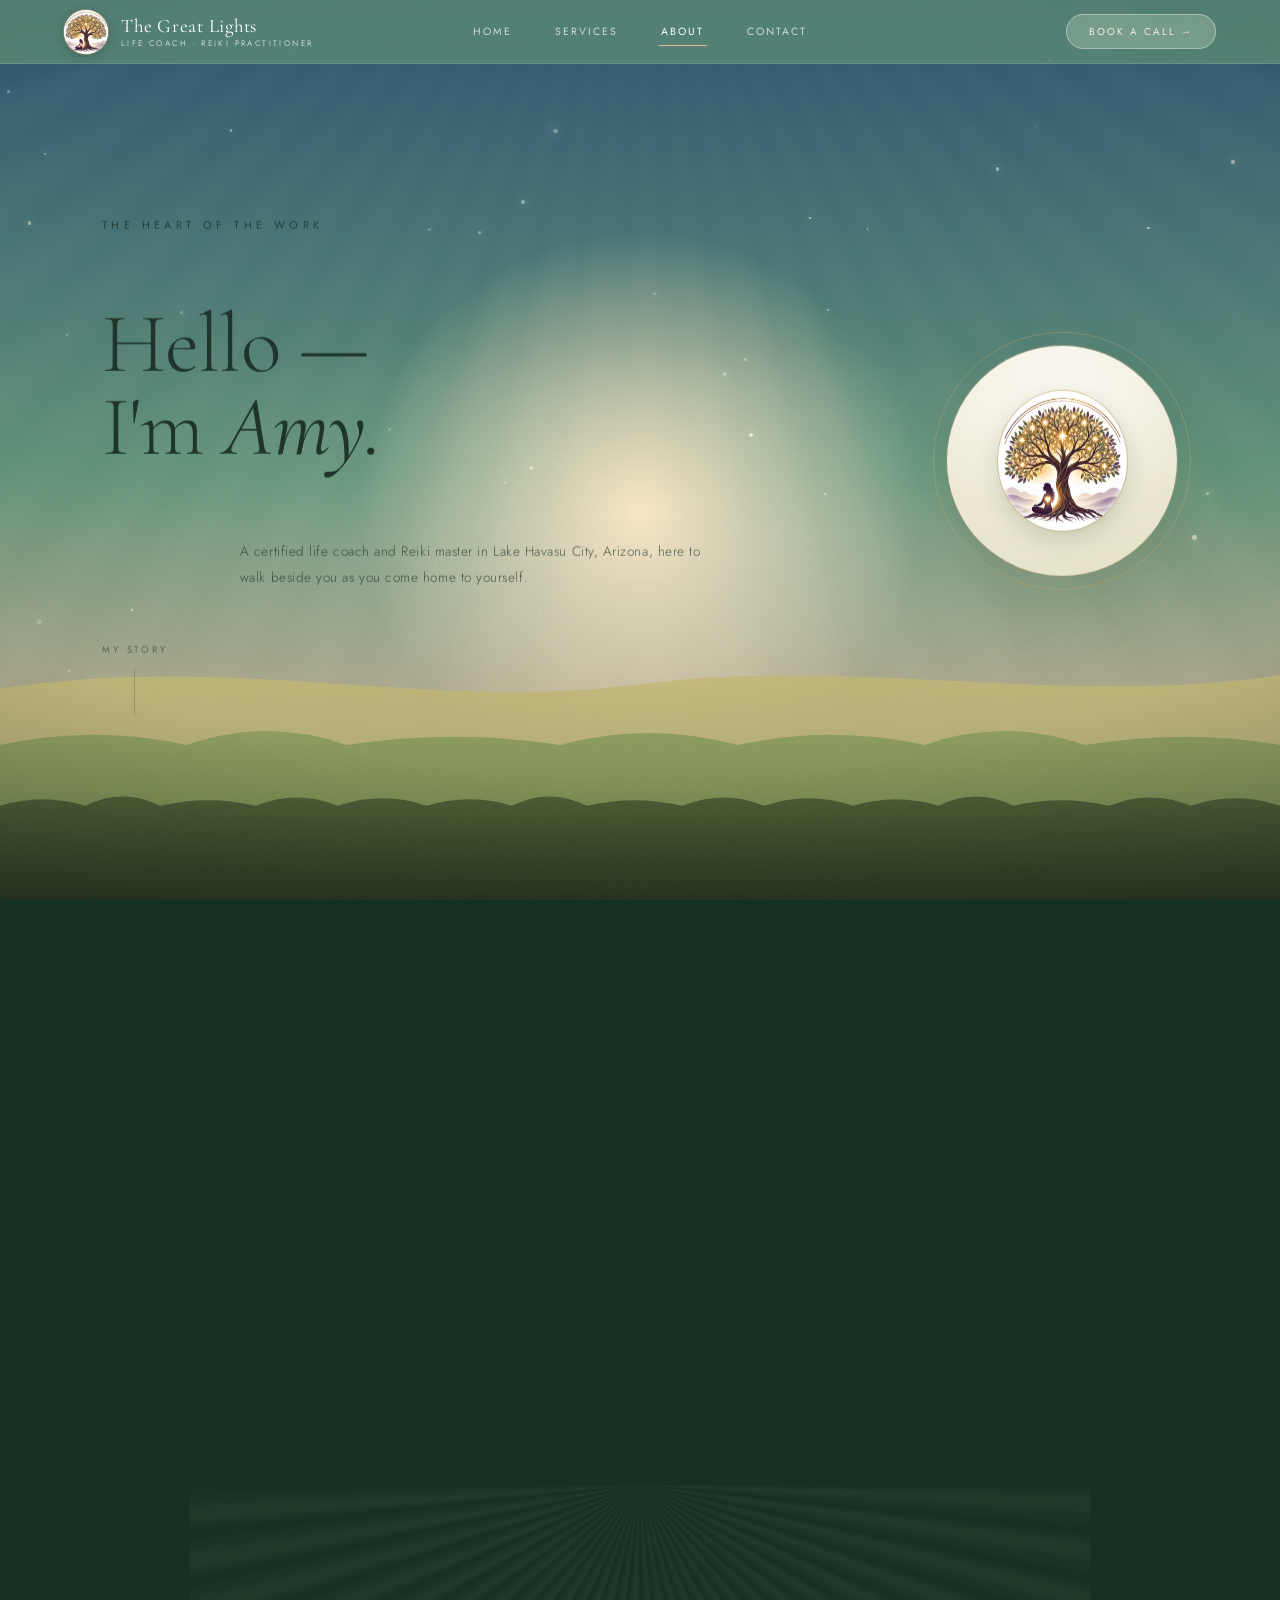
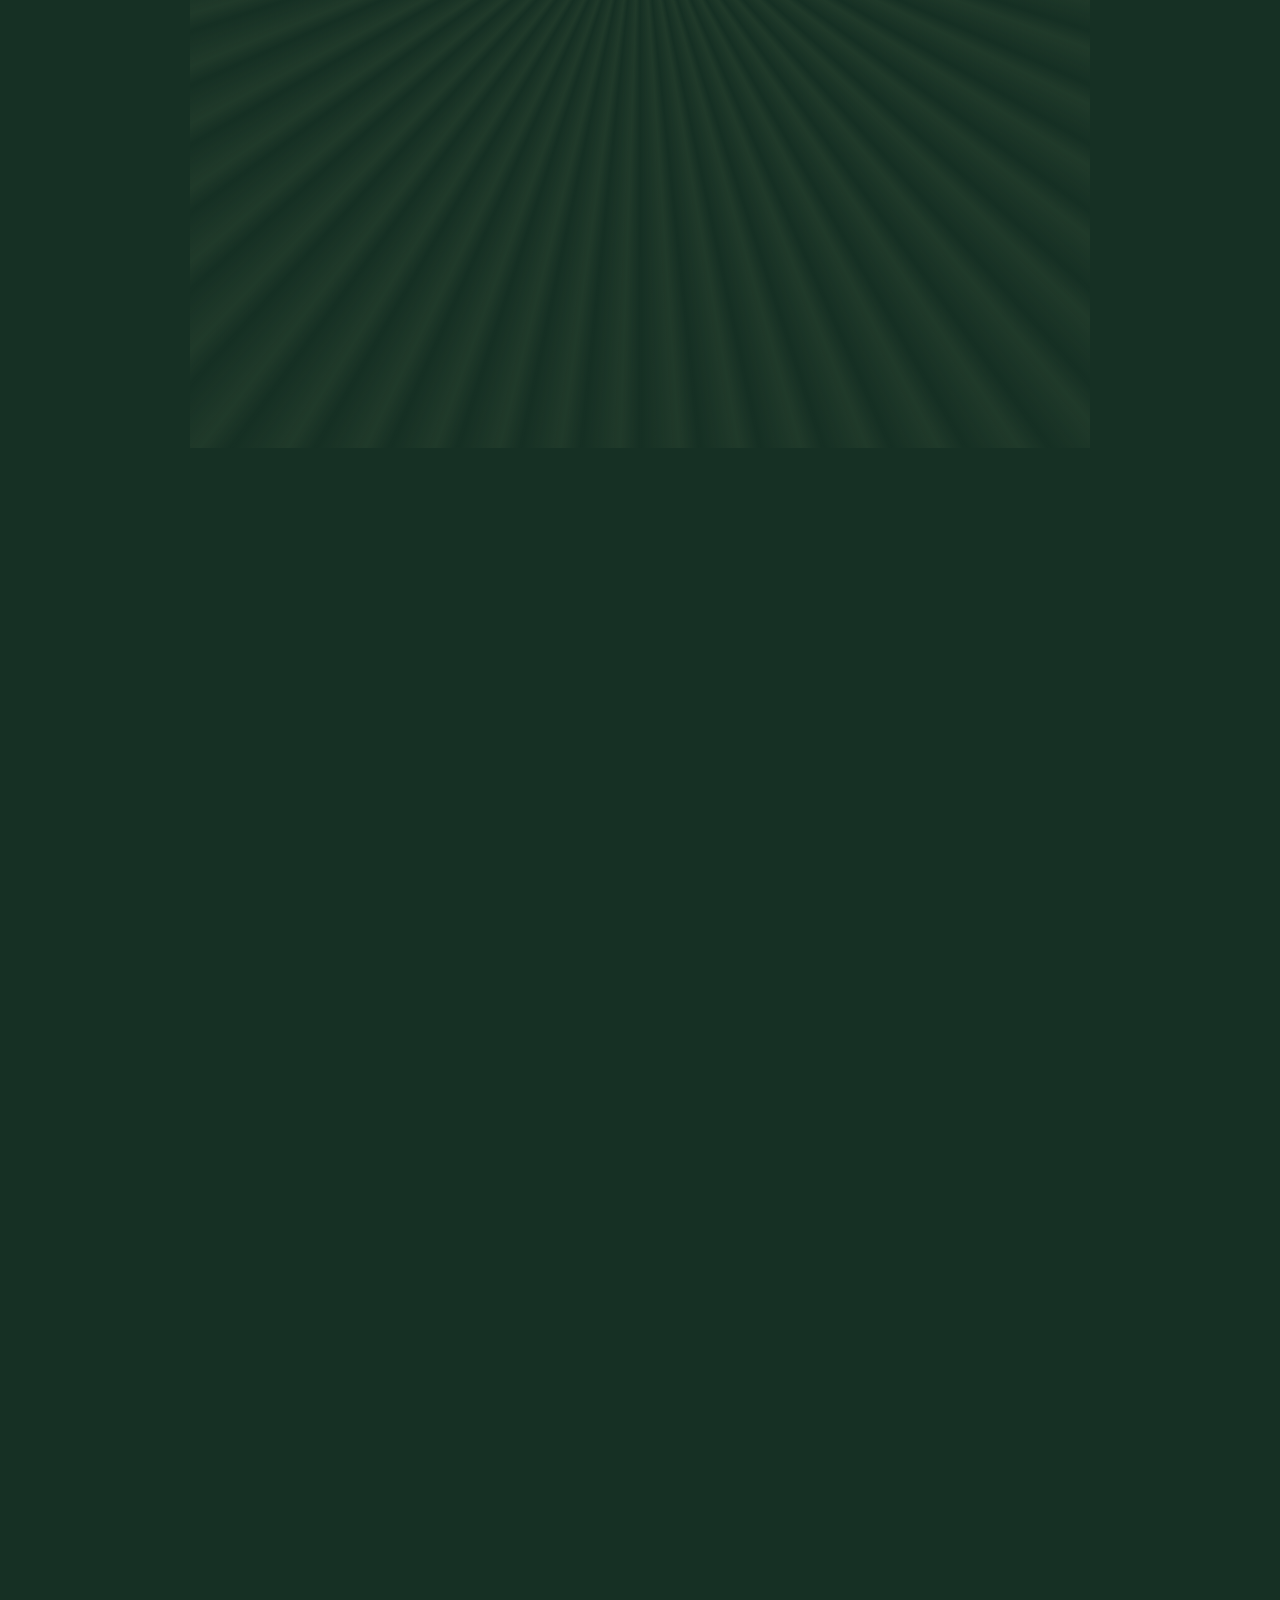
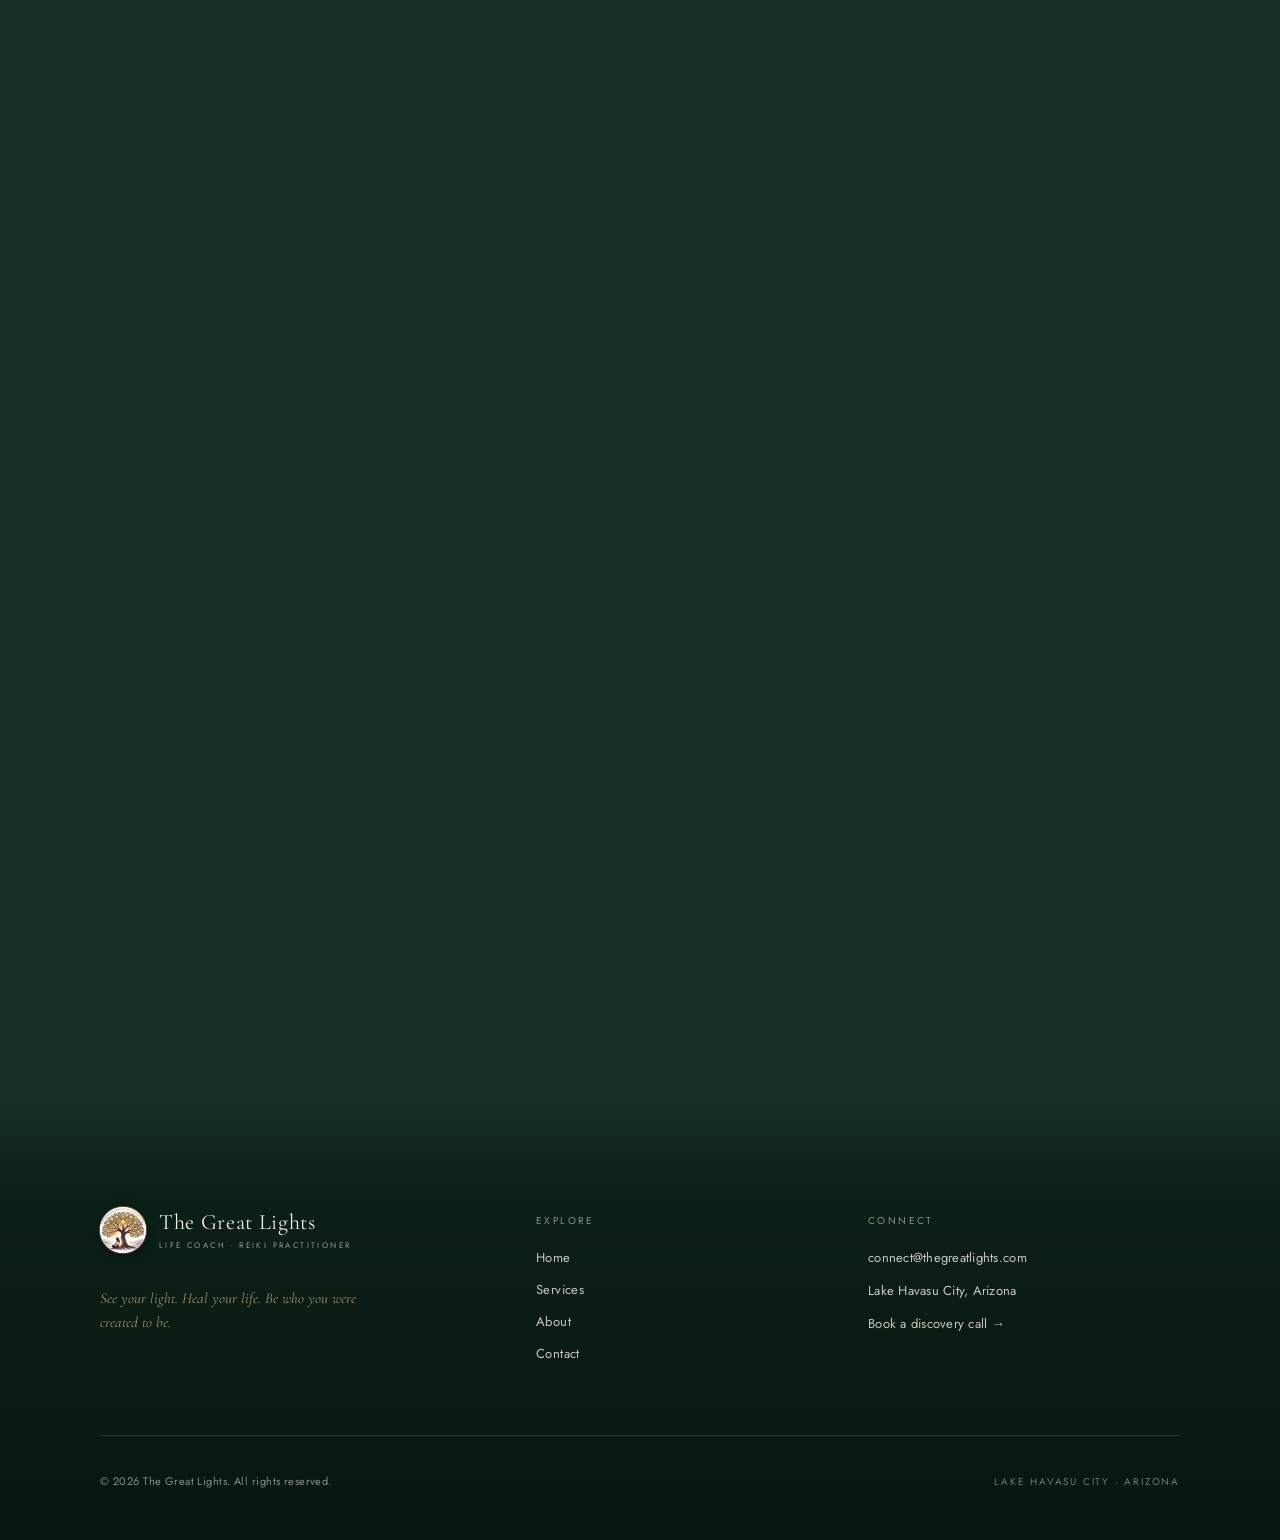
==== about.html @ 3ae3c133 "Initial commit: The Great Lights site Life coaching & Reiki site — home, about, services, and contac" ====
<!DOCTYPE html>
<html lang="en">
<head>
<meta charset="utf-8">
<meta name="viewport" content="width=device-width, initial-scale=1">
<title>About — Amy &amp; The Great Lights | Life Coaching &amp; Reiki</title>
<meta name="description" content="Meet the heart behind The Great Lights — a certified life coach and Reiki master in Lake Havasu City, Arizona, guiding people home to themselves with warmth and presence.">
<meta name="theme-color" content="#9ec6b0">
<meta name="robots" content="index, follow">
<link rel="canonical" href="https://www.thegreatlights.com/about.html">
<link rel="icon" type="image/png" sizes="32x32" href="assets/favicon-32.png">
<link rel="icon" type="image/png" sizes="64x64" href="assets/favicon-64.png">
<link rel="apple-touch-icon" href="assets/apple-touch-icon.png">
<meta property="og:type" content="website">
<meta property="og:site_name" content="The Great Lights">
<meta property="og:url" content="https://www.thegreatlights.com/about.html">
<meta property="og:title" content="About — The Great Lights">
<meta property="og:description" content="A certified life coach and Reiki master guiding people home to themselves in Lake Havasu City, Arizona.">
<meta property="og:image" content="https://www.thegreatlights.com/assets/logo-full.png">
<meta property="og:image:width" content="1000">
<meta property="og:image:height" content="1155">
<meta name="twitter:card" content="summary_large_image">
<meta name="twitter:title" content="About — The Great Lights">
<meta name="twitter:description" content="A certified life coach and Reiki master guiding people home to themselves in Lake Havasu City, Arizona.">
<meta name="twitter:image" content="https://www.thegreatlights.com/assets/logo-full.png">
<link rel="preconnect" href="https://fonts.googleapis.com">
<link rel="preconnect" href="https://fonts.gstatic.com" crossorigin>
<link href="https://fonts.googleapis.com/css2?family=Cormorant+Garamond:ital,wght@0,300;0,400;0,500;1,300;1,400&family=Jost:wght@300;400;500&display=swap" rel="stylesheet">
<link rel="stylesheet" href="styles.css">
<script>try{if(sessionStorage.getItem('tgl-seen'))document.documentElement.className+=' loader-skip';}catch(e){}</script>
<noscript><style>#tgl-loader{display:none!important}</style></noscript>
<script type="application/ld+json">
{"@context":"https://schema.org","@type":"AboutPage","url":"https://www.thegreatlights.com/about.html","mainEntity":{"@type":"HealthAndBeautyBusiness","name":"The Great Lights","description":"Life coaching and Reiki practitioner led by Amy, a certified life coach and Reiki master.","url":"https://www.thegreatlights.com/","email":"connect@thegreatlights.com","address":{"@type":"PostalAddress","addressLocality":"Lake Havasu City","addressRegion":"AZ","addressCountry":"US"},"areaServed":"Lake Havasu City, Arizona"}}
</script>
<script type="application/ld+json">
{"@context":"https://schema.org","@type":"BreadcrumbList","itemListElement":[{"@type":"ListItem","position":1,"name":"Home","item":"https://www.thegreatlights.com/"},{"@type":"ListItem","position":2,"name":"About","item":"https://www.thegreatlights.com/about.html"}]}
</script>
</head>
<body data-atmo-start="0.12" data-atmo-end="0.40">

<a class="skip-link" href="#main">Skip to content</a>

<div id="tgl-loader" aria-hidden="true">
  <picture>
    <source srcset="assets/logo-full.webp" type="image/webp">
    <img class="loader-mark" src="assets/logo-full.png" alt="" width="1000" height="1155" fetchpriority="high">
  </picture>
  <div class="loader-bar"></div>
</div>

<div class="atmosphere" aria-hidden="true">
  <div id="lp-sky"></div>
  <div id="lp-rays"></div>
  <div id="lp-sun"></div>
  <div id="lp-mist-a"></div>
  <div id="lp-mist-b"></div>
  <div id="lp-particles"></div>
  <svg id="lp-hills" viewBox="0 0 1440 520" preserveAspectRatio="none">
    <defs>
      <linearGradient id="lp-hA" x1="0" y1="0" x2="0" y2="1"><stop offset="0" stop-color="#c3b673"/><stop offset="1" stop-color="#8a9a5c"/></linearGradient>
      <linearGradient id="lp-hB" x1="0" y1="0" x2="0" y2="1"><stop offset="0" stop-color="#8a9a5c"/><stop offset="1" stop-color="#5c6f3e"/></linearGradient>
      <linearGradient id="lp-hC" x1="0" y1="0" x2="0" y2="1"><stop offset="0" stop-color="#4c5c34"/><stop offset="1" stop-color="#25301a"/></linearGradient>
    </defs>
    <path d="M0,275 C260,235 480,300 720,270 C960,240 1200,295 1440,260 L1440,520 L0,520 Z" fill="url(#lp-hA)" opacity="0.78"/>
    <path d="M0,335 Q105,313 210,335 Q300,305 390,335 Q510,317 630,335 Q730,309 830,335 Q935,313 1040,335 Q1130,305 1220,335 Q1340,317 1440,335 L1440,520 L0,520 Z" fill="url(#lp-hB)" opacity="0.94"/>
    <path d="M0,400 Q48,386 96,400 Q138,380 180,400 Q234,388 288,400 Q334,382 380,400 Q430,384 480,400 Q528,386 576,400 Q618,380 660,400 Q714,388 768,400 Q814,382 860,400 Q910,384 960,400 Q1008,386 1056,400 Q1098,380 1140,400 Q1194,388 1248,400 Q1294,382 1340,400 Q1390,384 1440,400 L1440,520 L0,520 Z" fill="url(#lp-hC)"/>
  </svg>
  <div id="lp-water"><div class="water-fill"></div></div>
  <svg id="lp-grove" viewBox="0 0 1440 470" preserveAspectRatio="none">
    <path d="M0,360 Q46,326 92,360 Q132,318 172,360 Q224,330 276,360 Q320,314 364,360 Q412,324 460,360 Q506,326 552,360 Q592,318 632,360 Q684,330 736,360 Q780,314 824,360 Q872,324 920,360 Q966,326 1012,360 Q1052,318 1092,360 Q1144,330 1196,360 Q1240,314 1284,360 Q1332,324 1380,360 Q1426,326 1440,360 L1440,470 L0,470 Z" fill="#5c6e3f" opacity="0.92"/>
    <path d="M0,410 Q55,364 110,410 Q157,352 204,410 Q264,370 324,410 Q375,348 426,410 Q484,360 542,410 Q591,366 640,410 Q695,364 750,410 Q797,352 844,410 Q904,370 964,410 Q1015,348 1066,410 Q1124,360 1182,410 Q1231,366 1280,410 Q1335,364 1390,410 Q1437,352 1440,410 L1440,470 L0,470 Z" fill="#2c3720"/>
  </svg>
  <div class="vignette"></div>
  <div class="grain"></div>
</div>

<header id="lp-nav" data-tone="dark">
  <a class="nav-brand" id="lp-brand-nav" href="index.html">
    <span class="nav-emblem"><img src="assets/emblem-256.png" srcset="assets/emblem-256.png 256w, assets/emblem.png 512w" sizes="44px" width="44" height="44" alt="" decoding="async"></span>
    <span class="nav-brand-text">
      <span class="nav-brand-name">The Great Lights</span>
      <span class="nav-brand-sub">Life Coach · Reiki Practitioner</span>
    </span>
  </a>
  <nav class="nav-links" aria-label="Primary">
    <a class="nav-link" href="index.html">Home</a>
    <a class="nav-link" href="services.html">Services</a>
    <a class="nav-link" href="about.html" aria-current="page">About</a>
    <a class="nav-link" href="contact.html">Contact</a>
  </nav>
  <div class="nav-right">
    <a class="nav-cta" href="contact.html">Book a Call →</a>
    <button class="nav-toggle" type="button" aria-expanded="false" aria-controls="mobile-menu" aria-label="Open menu"><span></span></button>
  </div>
</header>

<div id="mobile-menu" class="mobile-menu">
  <a class="m-link" href="index.html">Home</a>
  <a class="m-link" href="services.html">Services</a>
  <a class="m-link" href="about.html" aria-current="page">About</a>
  <a class="m-link" href="contact.html">Contact</a>
  <div class="m-foot">
    <a class="m-email" href="mailto:connect@thegreatlights.com">connect@thegreatlights.com</a>
    <div class="m-loc">Lake Havasu City, Arizona</div>
    <div class="m-tag">See your light · Heal your life</div>
  </div>
</div>

<main id="main" class="page-in">

  <!-- HERO — asymmetric editorial: name at left, portrait breathing at right -->
  <section class="zone zone-hero hero-ink hero-split" aria-labelledby="about-hero-title">
    <div data-lp-float class="hero-split-inner">
      <div class="hero-copy">
        <p class="eyebrow hero-eyebrow">The Heart of the Work</p>
        <h1 id="about-hero-title" class="display hero-title">Hello —<br>I'm <em>Amy.</em></h1>
        <p class="hero-sub">A certified life coach and Reiki master in Lake Havasu City, Arizona, here to walk beside you as you come home to yourself.</p>
        <div class="hero-scroll" aria-hidden="true"><span>My Story</span><span class="line"></span></div>
      </div>
      <div class="hero-figure">
        <div class="hero-medallion">
          <img src="assets/emblem-256.png" width="140" height="140" alt="The Great Lights emblem — a luminous tree of life above a meditating figure" loading="eager" decoding="async">
        </div>
      </div>
    </div>
  </section>

  <!-- STORY — single-column editorial text with a pull-quote -->
  <section class="section tone-ink-green" aria-labelledby="about-story-title">
    <div class="section-inner ab-story">
      <div data-lp-float>
        <h2 id="about-story-title">How I found this work</h2>
        <p>I know what it is to feel far from yourself — to move through days on autopilot, carrying more than you can name. My own way back came through the quiet, steady practices I now share: honest coaching, and the gentle stillness of Reiki.</p>
        <p class="pull-quote">We don't heal by pushing harder.<br>We heal by making space.</p>
        <p>What I learned is that we don't heal by pushing harder. We heal by making space — for rest, for truth, for the version of ourselves that's been waiting underneath the noise. That belief is the ground everything at The Great Lights is built on.</p>
        <p class="credential-line">Certified Life Coach · Reiki Master · Lake Havasu City, AZ</p>
      </div>
    </div>
  </section>

  <!-- MISSION -->
  <section class="section tone-ink-green zone-sunburst" aria-labelledby="about-mission-title">
    <div data-lp-float class="section-inner section-narrow" style="text-align:center">
      <p class="section-eyebrow">Our Mission</p>
      <h2 id="about-mission-title" class="display" style="font-size:clamp(28px,4.2vw,52px);line-height:1.3;font-style:italic">
        To help you see your own light again — and to give you the space, tools, and tenderness to become who you were created to be.
      </h2>
    </div>
  </section>

  <!-- VALUES — a vertical journey timeline -->
  <section class="section tone-ink-green" aria-labelledby="about-values-title">
    <div class="section-inner">
      <div data-lp-float class="section-head">
        <p class="section-eyebrow">What I Believe</p>
        <h2 id="about-values-title" class="section-title">The values I hold</h2>
      </div>
      <div data-lp-float class="ab-timeline">
        <div class="ab-tl-item">
          <div class="ab-tl-mark" aria-hidden="true">i</div>
          <h3>Presence over pressure</h3>
          <p>We move at the pace of trust. There is nothing to force here — only space to arrive.</p>
        </div>
        <div class="ab-tl-item">
          <div class="ab-tl-mark" aria-hidden="true">ii</div>
          <h3>The whole person</h3>
          <p>Mind and body are not separate. We tend to both, so change can actually take root.</p>
        </div>
        <div class="ab-tl-item">
          <div class="ab-tl-mark" aria-hidden="true">iii</div>
          <h3>Gentle honesty</h3>
          <p>I'll reflect the truth with warmth — never judgment. Clarity is a form of kindness.</p>
        </div>
        <div class="ab-tl-item">
          <div class="ab-tl-mark" aria-hidden="true">iv</div>
          <h3>You already know</h3>
          <p>My role isn't to fix you. It's to help you hear the wisdom that's already yours.</p>
        </div>
      </div>
    </div>
  </section>

  <!-- WHY CHOOSE — a trio of badges -->
  <section class="section tone-ink-green" aria-labelledby="about-why-title">
    <div class="section-inner section-narrow">
      <div data-lp-float class="section-head">
        <p class="section-eyebrow">Why People Choose to Work With Me</p>
        <h2 id="about-why-title" class="section-title">A steady, safe place to begin</h2>
        <p class="section-lead">People come to The Great Lights when they're ready for something gentler than hustle and deeper than advice — a space where they can finally exhale.</p>
      </div>
      <div data-lp-float class="ab-badges">
        <div class="ab-badge">
          <div class="ab-badge-ring" aria-hidden="true">Both</div>
          <p class="ab-badge-label">Coaching &amp; Reiki, woven</p>
        </div>
        <div class="ab-badge">
          <div class="ab-badge-ring" aria-hidden="true">You-led</div>
          <p class="ab-badge-label">Paced to what you need</p>
        </div>
        <div class="ab-badge">
          <div class="ab-badge-ring" aria-hidden="true">Warm</div>
          <p class="ab-badge-label">Zero judgment, always</p>
        </div>
      </div>
    </div>
  </section>

  <!-- CLOSING CTA — framed keepsake -->
  <section class="section tone-ink-green" aria-labelledby="about-cta-title">
    <div data-lp-float class="section-inner section-narrow cta-band framed">
      <p class="section-eyebrow">Begin Your Journey</p>
      <h2 id="about-cta-title" class="cta-title">Let's see your<br><em>light together.</em></h2>
      <p class="cta-sub">Start with a free, unhurried conversation. No pressure — just a chance to be heard.</p>
      <a class="cta-pill ghost-ink" href="contact.html">Book a Free Call <span class="arrow">→</span></a>
    </div>
  </section>

</main>

<footer class="site-footer">
  <div class="footer-inner">
    <div class="footer-brand">
      <div class="fb-top">
        <span class="footer-emblem"><img src="assets/emblem-256.png" width="46" height="46" alt="" loading="lazy" decoding="async"></span>
        <div>
          <div class="footer-name">The Great Lights</div>
          <div class="footer-sub">Life Coach · Reiki Practitioner</div>
        </div>
      </div>
      <p class="footer-tag">See your light. Heal your life. Be who you were created to be.</p>
    </div>
    <div class="footer-col">
      <h4>Explore</h4>
      <nav aria-label="Footer">
        <a href="index.html">Home</a>
        <a href="services.html">Services</a>
        <a href="about.html">About</a>
        <a href="contact.html">Contact</a>
      </nav>
    </div>
    <div class="footer-col footer-contact">
      <h4>Connect</h4>
      <a href="mailto:connect@thegreatlights.com">connect@thegreatlights.com</a>
      <span>Lake Havasu City, Arizona</span>
      <a href="contact.html">Book a discovery call →</a>
    </div>
  </div>
  <div class="footer-base">
    <p class="fb-copy">© <span id="year">2026</span> The Great Lights. All rights reserved.</p>
    <p class="fb-tag">Lake Havasu City · Arizona</p>
  </div>
</footer>

<script src="site.js" defer></script>
</body>
</html>
---- styles.css ----
/* ============================================================
   THE GREAT LIGHTS — shared design system
   Home page is the source of truth. Every token, component and
   animation below is derived from it so all pages read as one.
   ============================================================ */

/* ─────────────  DESIGN TOKENS  ───────────── */
:root {
  --font-display: 'Cormorant Garamond', Georgia, 'Times New Roman', serif;
  --font-body: 'Jost', -apple-system, BlinkMacSystemFont, 'Segoe UI', sans-serif;

  /* ink + cream families lifted straight from the reference sections */
  --ink-night:   #081611;
  --ink-deep:    #0c1f16;
  --ink-forest:  #163024;
  --ink-green:   #1f342a;   /* about copy */
  --ink-teal:    #0e2e34;   /* services copy */
  --cream:       #f3ede2;   /* home copy */
  --cream-warm:  #f3ecdd;   /* contact copy */
  --cream-sage:  #eef3e6;   /* path / stillness copy */

  --gold:        #c9a86a;   /* primary accent — logo frame + dusk palette */
  --gold-soft:   #dcc08c;
  --rose:        #d98f86;

  /* per-page accent families — same tokens system, different slice per page */
  --moss:        #7c9463;   /* about — warm morning green */
  --moss-deep:   #4c5f3c;
  --moss-panel:  #f4efe0;
  --aqua:        #4f9ba3;   /* services — midday water */
  --aqua-deep:   #2c6068;
  --aqua-panel:  #eef7f5;
  --dusk-gold:   #d9b06a;   /* contact — golden hour */
  --dusk-deep:   #16382f;
  --dusk-panel:  #f7ecd8;

  /* motion */
  --ease-out: cubic-bezier(0.22, 1, 0.36, 1);
  --ease-inout: cubic-bezier(0.65, 0, 0.35, 1);
  --ease-spring: cubic-bezier(0.34, 1.56, 0.64, 1);
  --dur-fast: .35s;
  --dur: .6s;
  --dur-slow: 1.1s;

  --nav-h: 64px;
  --edge: clamp(22px, 5vw, 64px);   /* shared horizontal page inset */
}

/* ─────────────  RESET / BASE  ───────────── */
* { box-sizing: border-box; }

html, body {
  margin: 0;
  padding: 0;
  background: var(--ink-forest);
  overflow-x: hidden;
  font-family: var(--font-body);
  -webkit-font-smoothing: antialiased;
  text-rendering: optimizeLegibility;
}
body { min-height: 100vh; }

img { max-width: 100%; display: block; }
a { color: inherit; }

:focus-visible {
  outline: 2px solid var(--gold-soft);
  outline-offset: 3px;
  border-radius: 2px;
}

::selection { background: rgba(201,168,106,.32); color: #fff; }

.skip-link {
  position: fixed; top: 10px; left: 50%; transform: translate(-50%, -160%);
  z-index: 200; background: var(--ink-deep); color: var(--cream);
  padding: 10px 22px; border-radius: 100px; font-size: 11px;
  letter-spacing: .18em; text-transform: uppercase; text-decoration: none;
  border: 1px solid rgba(201,168,106,.5); transition: transform .3s var(--ease-out);
}
.skip-link:focus { transform: translate(-50%, 0); }

.visually-hidden {
  position: absolute !important; width: 1px; height: 1px;
  padding: 0; margin: -1px; overflow: hidden; clip: rect(0 0 0 0);
  white-space: nowrap; border: 0;
}

/* Cross-document view transition (progressive enhancement, Chromium) */
@view-transition { navigation: auto; }

/* ─────────────  KEYFRAMES  ───────────── */
@keyframes lp-mistA { 0% { transform: translateX(-5%); } 50% { transform: translateX(5%); } 100% { transform: translateX(-5%); } }
@keyframes lp-mistB { 0% { transform: translateX(4%); } 50% { transform: translateX(-6%); } 100% { transform: translateX(4%); } }
@keyframes lp-grain { 0% { transform: translate(0, 0); } 100% { transform: translate(-7%, -5%); } }
@keyframes lp-breathe { 0%, 100% { transform: translateX(-50%) scale(1); } 50% { transform: translateX(-50%) scale(1.05); } }
@keyframes lp-rise { 0% { transform: translateY(24px); opacity: 0; } 14% { opacity: 1; } 86% { opacity: 1; } 100% { transform: translateY(-170px); opacity: 0; } }
@keyframes lp-rayspin { 0% { transform: translateX(-50%) rotate(-6deg); } 50% { transform: translateX(-50%) rotate(6deg); } 100% { transform: translateX(-50%) rotate(-6deg); } }
@keyframes tgl-page-in { from { opacity: 0; transform: translateY(14px); } to { opacity: 1; transform: none; } }
@keyframes tgl-menu-item { from { opacity: 0; transform: translateY(18px); } to { opacity: 1; transform: none; } }
@keyframes tgl-loader-glow { 0%,100% { opacity: .55; } 50% { opacity: 1; } }
@keyframes tgl-spin { to { transform: rotate(360deg); } }

/* ═══════════════  ATMOSPHERE  (reference — unchanged)  ═══════════════ */
.atmosphere { position: fixed; inset: 0; z-index: 0; overflow: hidden; pointer-events: none; }

#lp-sky { position: absolute; inset: 0; background: linear-gradient(180deg, #10243a 0%, #2f5a5e 52%, #d98f86 100%); }

#lp-rays {
  position: absolute; left: 50%; top: -25%; width: 170%; height: 120%;
  transform: translateX(-50%); opacity: 0; mix-blend-mode: screen;
  background: repeating-conic-gradient(from 0deg at 50% 0%, rgba(255,248,225,0) 0deg, rgba(255,248,225,.13) 2deg, rgba(255,248,225,0) 5.2deg);
  filter: blur(7px);
  animation: lp-rayspin 24s ease-in-out infinite;
}

#lp-sun {
  position: absolute; left: 50%; top: 62%; transform: translateX(-50%);
  width: 480px; height: 480px; border-radius: 50%;
  background: radial-gradient(circle, #ffd9b0 0%, rgba(0,0,0,0) 70%);
  opacity: .85;
  animation: lp-breathe 13s ease-in-out infinite;
}

#lp-mist-a {
  position: absolute; left: -8%; width: 116%; top: 40%; height: 34%;
  background: radial-gradient(ellipse 60% 100% at 50% 50%, rgba(236,250,244,.55) 0%, rgba(236,250,244,0) 70%);
  filter: blur(16px); opacity: .3;
  animation: lp-mistA 28s ease-in-out infinite;
}
#lp-mist-b {
  position: absolute; left: -8%; width: 116%; top: 56%; height: 30%;
  background: radial-gradient(ellipse 70% 100% at 50% 50%, rgba(220,244,236,.5) 0%, rgba(220,244,236,0) 72%);
  filter: blur(20px); opacity: .22;
  animation: lp-mistB 36s ease-in-out infinite;
}

#lp-particles { position: absolute; inset: 0; overflow: hidden; }

#lp-hills { position: absolute; left: 0; right: 0; bottom: 0; width: 100%; height: 54vh; opacity: 1; }

#lp-water { position: absolute; left: 0; right: 0; bottom: 0; height: 46vh; opacity: 0; }
#lp-water .water-fill {
  position: absolute; inset: 0;
  background: linear-gradient(180deg, rgba(120,196,200,0) 0%, rgba(86,168,176,.5) 36%, rgba(40,108,118,.95) 100%);
}
/* services — brighter desert-lake turquoise instead of the reference's deeper teal */
body.pg-services #lp-water .water-fill {
  background: linear-gradient(180deg, rgba(180,240,235,0) 0%, rgba(112,214,214,.55) 34%, rgba(46,158,164,.96) 100%);
}

#lp-grove { position: absolute; left: 0; right: 0; bottom: 0; width: 100%; height: 48vh; opacity: 0; }

.vignette {
  position: absolute; inset: 0;
  background: radial-gradient(ellipse 120% 82% at 50% 42%, transparent 54%, rgba(8,18,26,.34) 100%);
}
.grain {
  position: absolute; left: -20%; top: -20%; width: 140%; height: 140%;
  opacity: .05; mix-blend-mode: overlay;
  background-image: url('data:image/svg+xml,%3Csvg xmlns=%22http://www.w3.org/2000/svg%22 width=%22160%22 height=%22160%22%3E%3Cfilter id=%22n%22%3E%3CfeTurbulence type=%22fractalNoise%22 baseFrequency=%220.85%22 numOctaves=%222%22/%3E%3C/filter%3E%3Crect width=%22100%25%22 height=%22100%25%22 filter=%22url(%23n)%22/%3E%3C/svg%3E');
  animation: lp-grain 8s steps(6) infinite;
}

/* ═══════════════  LOADER  ═══════════════ */
#tgl-loader {
  position: fixed; inset: 0; z-index: 300;
  display: flex; flex-direction: column; align-items: center; justify-content: center; gap: 26px;
  background: radial-gradient(ellipse 90% 70% at 50% 42%, #fdfaf3 0%, #f4efe4 60%, #efe7d8 100%);
  transition: opacity .7s var(--ease-out), visibility .7s;
}
#tgl-loader.is-hidden { opacity: 0; visibility: hidden; }
.loader-skip #tgl-loader { display: none; }
.loader-mark { width: clamp(150px, 32vw, 250px); height: auto; animation: tgl-loader-glow 2.4s ease-in-out infinite; }
.loader-bar { width: 108px; height: 2px; border-radius: 2px; background: rgba(31,52,42,.14); overflow: hidden; }
@keyframes loader-sweep { 0% { transform: translateX(-120%); } 100% { transform: translateX(320%); } }
.loader-bar::after {
  content: ""; display: block; width: 40%; height: 100%; border-radius: 2px;
  background: linear-gradient(90deg, transparent, var(--gold), transparent);
  animation: loader-sweep 1.15s var(--ease-inout) infinite;
}

/* ═══════════════  NAVBAR  ═══════════════ */
#lp-nav {
  position: fixed; top: 0; left: 0; right: 0; z-index: 100;
  background: rgba(16,36,58,.8); backdrop-filter: blur(14px); -webkit-backdrop-filter: blur(14px);
  border-bottom: 1px solid rgba(255,255,255,.12);
  padding: 0 var(--edge); height: var(--nav-h);
  display: flex; align-items: center; justify-content: space-between;
  transition: background .4s ease, border-color .4s ease;
}

.nav-brand {
  display: flex; align-items: center; gap: 13px;
  cursor: pointer; user-select: none; text-decoration: none;
  transition: opacity .3s ease;
}
.nav-emblem {
  width: 44px; height: 44px; flex: 0 0 44px; border-radius: 50%;
  background: #fff; overflow: hidden;
  box-shadow: 0 2px 12px rgba(0,0,0,.22), 0 0 0 1px rgba(201,168,106,.55);
  transition: transform .5s var(--ease-out), box-shadow .4s ease;
}
.nav-emblem img { width: 100%; height: 100%; object-fit: cover; transform: scale(1.03); }
.nav-brand:hover .nav-emblem { transform: scale(1.05); box-shadow: 0 4px 18px rgba(0,0,0,.28), 0 0 0 1px rgba(201,168,106,.8); }
.nav-brand-text { display: flex; flex-direction: column; line-height: 1; }
.nav-brand-name { font-family: var(--font-display); font-size: 19px; letter-spacing: .04em; color: #fff; transition: color .4s ease; }
.nav-brand-sub { font-size: 8px; letter-spacing: .3em; text-transform: uppercase; color: rgba(255,255,255,.7); margin-top: 4px; transition: color .4s ease; }

.nav-links {
  display: flex; gap: clamp(20px, 3vw, 40px); align-items: center;
  position: absolute; left: 50%; transform: translateX(-50%);
}
.nav-link {
  position: relative; font-size: 10.5px; letter-spacing: .2em; text-transform: uppercase;
  color: rgba(255,255,255,.72); text-decoration: none; padding: 6px 2px; display: inline-block;
  transition: color .35s ease, transform .35s var(--ease-spring);
}
.nav-link::after {
  content: ""; position: absolute; left: 0; right: 0; bottom: -1px; height: 1px;
  background: currentColor; transform: scaleX(0); transform-origin: center;
  transition: transform .4s var(--ease-out); opacity: .7;
}
.nav-link:hover { color: #fff; transform: translateY(-2px); }
.nav-link:hover::after { transform: scaleX(1); }
.nav-link[aria-current="page"] { color: #fff; }
.nav-link[aria-current="page"]::after { transform: scaleX(1); background: var(--gold-soft); opacity: 1; }

.nav-right { display: flex; align-items: center; gap: 14px; }
.nav-cta {
  font-size: 10px; letter-spacing: .2em; text-transform: uppercase; text-decoration: none;
  color: var(--cream); padding: 9px 22px; border-radius: 100px; position: relative; overflow: hidden;
  border: 1px solid rgba(255,248,235,.4); background: rgba(255,248,235,.18); will-change: transform;
  backdrop-filter: blur(12px); -webkit-backdrop-filter: blur(12px);
  transition: background .4s ease, border-color .4s ease, color .4s ease, transform .4s var(--ease-spring);
}
.nav-cta::after {
  content: ""; position: absolute; top: 0; left: -60%; width: 40%; height: 100%;
  background: linear-gradient(120deg, transparent, rgba(255,255,255,.35), transparent);
  transform: skewX(-20deg); transition: left .6s var(--ease-out); pointer-events: none;
}
.nav-cta:hover::after { left: 130%; }
.nav-cta:hover { background: rgba(255,248,235,.2); border-color: rgba(255,248,235,.55); transform: translateY(-1px) scale(1.04); }

/* hamburger */
.nav-toggle {
  display: none; width: 44px; height: 44px; border-radius: 50%; cursor: pointer;
  border: 1px solid rgba(255,248,235,.32); background: rgba(255,248,235,.16);
  backdrop-filter: blur(12px); -webkit-backdrop-filter: blur(12px);
  align-items: center; justify-content: center; margin-right: -2px;
  transition: background .4s ease, border-color .4s ease, transform .4s var(--ease-spring);
}
.nav-toggle:hover { background: rgba(255,248,235,.28); border-color: rgba(255,248,235,.55); transform: scale(1.06); }
.nav-toggle span {
  position: relative; width: 22px; height: 1.4px; background: #fff; border-radius: 2px;
  transition: background .3s ease, transform .35s var(--ease-out);
}
.nav-toggle span::before, .nav-toggle span::after {
  content: ""; position: absolute; left: 0; width: 22px; height: 1.4px; background: #fff; border-radius: 2px;
  transition: transform .35s var(--ease-out), background .3s ease;
}
.nav-toggle span::before { top: -7px; }
.nav-toggle span::after { top: 7px; }
body.menu-open .nav-toggle span { background: transparent; }
body.menu-open .nav-toggle span::before { transform: translateY(7px) rotate(45deg); }
body.menu-open .nav-toggle span::after { transform: translateY(-7px) rotate(-45deg); }

/* Adaptive foreground: JS sets data-tone on the nav when the sky behind it is light */
#lp-nav[data-tone="light"] { border-bottom-color: rgba(14,46,52,.14); }
#lp-nav[data-tone="light"] .nav-brand-name { color: var(--ink-forest); }
#lp-nav[data-tone="light"] .nav-brand-sub { color: rgba(22,48,36,.62); }
#lp-nav[data-tone="light"] .nav-link { color: rgba(20,40,32,.66); }
#lp-nav[data-tone="light"] .nav-link:hover,
#lp-nav[data-tone="light"] .nav-link[aria-current="page"] { color: var(--ink-forest); }
#lp-nav[data-tone="light"] .nav-cta { color: var(--ink-forest); border-color: rgba(22,48,36,.35); background: rgba(255,255,255,.4); }
#lp-nav[data-tone="light"] .nav-cta::after { background: linear-gradient(120deg, transparent, rgba(22,48,36,.18), transparent); }
#lp-nav[data-tone="light"] .nav-cta:hover { background: rgba(255,255,255,.6); border-color: rgba(22,48,36,.5); }
#lp-nav[data-tone="light"] .nav-toggle { border-color: rgba(22,48,36,.3); background: rgba(255,255,255,.4); }
#lp-nav[data-tone="light"] .nav-toggle:hover { background: rgba(255,255,255,.6); border-color: rgba(22,48,36,.5); }
#lp-nav[data-tone="light"] .nav-toggle span,
#lp-nav[data-tone="light"] .nav-toggle span::before,
#lp-nav[data-tone="light"] .nav-toggle span::after { background: var(--ink-forest); }
body.menu-open #lp-nav[data-tone="light"] .nav-toggle span { background: transparent; }

/* ═══════════════  MOBILE MENU  ═══════════════ */
.mobile-menu {
  position: fixed; inset: 0; z-index: 90;
  display: flex; flex-direction: column; align-items: center; justify-content: center; gap: 6px;
  padding: calc(var(--nav-h) + 20px) 24px 40px;
  background: linear-gradient(165deg, rgba(12,25,20,.92) 0%, rgba(8,22,17,.96) 100%);
  backdrop-filter: blur(20px); -webkit-backdrop-filter: blur(20px);
  opacity: 0; visibility: hidden; transition: opacity .5s var(--ease-out), visibility .5s;
}
body.menu-open .mobile-menu { opacity: 1; visibility: visible; }
.mobile-menu a.m-link {
  font-family: var(--font-display); font-weight: 300; font-size: clamp(34px, 9vw, 52px);
  color: var(--cream); text-decoration: none; line-height: 1.5; letter-spacing: .01em;
  opacity: 0; display: inline-block; transition: color .3s ease, transform .45s var(--ease-spring);
}
.mobile-menu a.m-link[aria-current="page"] { color: var(--gold-soft); }
.mobile-menu a.m-link:hover { color: var(--gold-soft); transform: translateX(14px); }
body.menu-open .mobile-menu a.m-link { animation: tgl-menu-item .6s var(--ease-out) forwards; }
body.menu-open .mobile-menu a.m-link:nth-child(1) { animation-delay: .12s; }
body.menu-open .mobile-menu a.m-link:nth-child(2) { animation-delay: .19s; }
body.menu-open .mobile-menu a.m-link:nth-child(3) { animation-delay: .26s; }
body.menu-open .mobile-menu a.m-link:nth-child(4) { animation-delay: .33s; }
.mobile-menu .m-foot {
  align-self: stretch; margin-top: 40px; text-align: center; opacity: 0;
}
body.menu-open .mobile-menu .m-foot { animation: tgl-menu-item .6s var(--ease-out) .42s forwards; }
.mobile-menu .m-email {
  display: block; font-size: 13px; letter-spacing: .04em; color: var(--cream);
  text-decoration: none; opacity: .82; margin-bottom: 10px;
}
.mobile-menu .m-loc { font-size: 10px; letter-spacing: .22em; text-transform: uppercase; color: rgba(243,237,226,.5); }
.mobile-menu .m-tag { margin-top: 20px; font-family: var(--font-display); font-style: italic; font-size: 15px; color: rgba(220,192,140,.8); }

/* ═══════════════  LAYOUT  ═══════════════ */
main { position: relative; z-index: 2; padding-top: var(--nav-h); }
.page-in { animation: tgl-page-in .8s var(--ease-out) both; }

.display { font-family: var(--font-display); font-weight: 300; }
.eyebrow { text-transform: uppercase; }

.zone { display: flex; text-align: center; }

/* ───── shared reveal primitive (used by every page) ───── */
[data-lp-float] { will-change: opacity, transform; }

/* ═══════════════  HOME ZONES  (reference — preserved verbatim)  ═══════════════ */
.zone-home {
  min-height: 92vh; flex-direction: column; align-items: center; justify-content: flex-start;
  padding: 2vh 8vw 10vh; color: #f3ede2; text-shadow: 0 2px 20px rgba(8,16,12,.22), 0 1px 4px rgba(8,16,12,.16);
}
.home-eyebrow { font-size: 11px; letter-spacing: .4em; opacity: .78; margin-bottom: 14px; }
.home-title { font-size: clamp(58px, 8.6vw, 128px); line-height: .94; letter-spacing: -.01em; }
.home-title em { font-weight: 400; }
.home-sub { font-size: 13.5px; letter-spacing: .04em; opacity: .72; margin: 16px auto 0; max-width: 460px; line-height: 1.8; font-weight: 300; }
.home-cta-wrap { margin-top: 18px; display: flex; gap: 16px; justify-content: center; flex-wrap: wrap; }

.cta-pill {
  display: inline-flex; align-items: center; gap: 8px; position: relative; overflow: hidden;
  background: rgba(255,248,235,.22); backdrop-filter: blur(22px) saturate(1.3); -webkit-backdrop-filter: blur(22px) saturate(1.3);
  border: 1px solid rgba(255,248,235,.4); color: #f3ede2;
  padding: 14px 46px; border-radius: 100px;
  font-family: var(--font-body); font-size: 10.5px; letter-spacing: .22em; text-transform: uppercase;
  cursor: pointer; will-change: transform;
  transition: background .5s var(--ease-out), border-color .5s var(--ease-out), transform .5s var(--ease-spring), box-shadow .5s var(--ease-out);
  font-weight: 300; text-decoration: none;
  box-shadow: 0 4px 24px rgba(0,0,0,.16);
}
.cta-pill::after {
  content: ""; position: absolute; top: 0; left: -60%; width: 40%; height: 100%;
  background: linear-gradient(120deg, transparent, rgba(255,255,255,.4), transparent);
  transform: skewX(-20deg); transition: left .7s var(--ease-out); pointer-events: none;
}
.cta-pill:hover::after { left: 130%; }
.cta-pill:hover { background: rgba(255,248,235,.34); border-color: rgba(255,248,235,.58); transform: translateY(-2px) scale(1.03); box-shadow: 0 10px 34px rgba(0,0,0,.2); }
.cta-pill .arrow { transition: transform .5s var(--ease-spring); }
.cta-pill:hover .arrow { transform: translateX(5px); }

/* secondary / ghost pill (for dark-ink pages) */
.cta-pill.ghost-ink {
  background: rgba(255,255,255,.4); border-color: rgba(22,48,36,.32); color: var(--ink-forest);
  box-shadow: 0 4px 20px rgba(15,35,25,.1);
}
.cta-pill.ghost-ink::after { background: linear-gradient(120deg, transparent, rgba(22,48,36,.16), transparent); }
.cta-pill.ghost-ink:hover { background: rgba(255,255,255,.56); border-color: rgba(22,48,36,.5); }

.zone-about {
  min-height: 76vh; align-items: center; justify-content: flex-start; gap: 60px;
  padding: 48px 9vw; color: #1f342a; text-align: left;
}
.about-copy { flex: 1; min-width: 0; max-width: 580px; }
.about-eyebrow { font-size: 10.5px; letter-spacing: .34em; opacity: .6; margin-bottom: 26px; }
.about-title { font-size: clamp(34px, 4.7vw, 62px); line-height: 1.1; margin-bottom: 30px; }
.about-p { font-size: 13.5px; line-height: 2.05; opacity: .72; max-width: 470px; font-weight: 300; }
.about-p-second { margin-top: 22px; }
.focus-tags { display: flex; flex-wrap: wrap; gap: 11px 26px; margin-top: 34px; }
.focus-tags span { font-size: 10px; letter-spacing: .16em; text-transform: uppercase; opacity: .58; }
.credential-line { font-size: 11px; letter-spacing: .18em; text-transform: uppercase; opacity: .5; margin-top: 30px; }

.about-portrait-col { flex: 0 0 280px; }

/* brand medallion portrait — an intentional, finished brand panel */
.portrait-slot {
  width: 100%; aspect-ratio: 3 / 4; border-radius: 6px; position: relative; overflow: hidden;
  border: 1px solid rgba(31,52,42,.18);
  background:
    radial-gradient(ellipse 120% 80% at 50% 12%, rgba(255,255,255,.5), transparent 60%),
    linear-gradient(180deg, #f6f1e6 0%, #e7ecdf 52%, #d7e2d2 100%);
  display: flex; flex-direction: column; align-items: center; justify-content: center; gap: 22px;
  box-shadow: 0 20px 50px rgba(20,40,30,.16);
}
.portrait-slot .p-medallion { width: 58%; max-width: 200px; border-radius: 50%; box-shadow: 0 10px 30px rgba(20,40,30,.18), 0 0 0 1px rgba(201,168,106,.5); background: #fff; }
.portrait-slot .p-cap { font-family: var(--font-display); font-style: italic; font-size: 16px; color: rgba(31,52,42,.72); letter-spacing: .02em; text-align: center; padding: 0 22px; }

.zone-quote { min-height: 56vh; align-items: center; justify-content: center; padding: 0 11vw; color: #263229; }
.quote-line { font-family: var(--font-display); font-style: italic; font-weight: 300; font-size: clamp(26px, 3.2vw, 44px); line-height: 1.5; opacity: .96; }

.zone-services { min-height: 82vh; flex-direction: column; justify-content: center; padding: 48px 9vw; color: #0e2e34; }
.services-intro { text-align: center; margin-bottom: 40px; }
.services-eyebrow { font-size: 10.5px; letter-spacing: .34em; opacity: .65; margin-bottom: 22px; }
.services-title { font-size: clamp(32px, 4.6vw, 62px); line-height: 1.08; }
.services-sub { font-size: 13px; line-height: 2; opacity: .68; max-width: 440px; margin: 24px auto 0; font-weight: 300; }
.services-list { max-width: 740px; margin: 0 auto; width: 100%; }
.service-row {
  display: flex; justify-content: space-between; align-items: baseline; gap: 38px;
  padding: 28px 0; border-top: 1px solid rgba(14,46,52,.22); text-align: left;
  transition: background .4s ease;
}
.service-row-last { border-bottom: 1px solid rgba(14,46,52,.22); }
.service-head { display: flex; align-items: center; gap: 13px; }
.service-name { font-family: var(--font-display); font-size: clamp(28px, 3.4vw, 46px); font-weight: 300; white-space: nowrap; }
.service-desc-wrap { max-width: 340px; }
.service-desc { font-size: 12.5px; letter-spacing: .03em; line-height: 1.85; opacity: .74; font-weight: 300; }
.service-meta { font-size: 10px; letter-spacing: .16em; text-transform: uppercase; opacity: .5; margin-top: 12px; }

.zone-path { min-height: 64vh; flex-direction: column; align-items: center; justify-content: center; padding: 0 12vw; color: #eef3e6; text-shadow: 0 2px 20px rgba(8,16,12,.22), 0 1px 4px rgba(8,16,12,.16); }
.path-intro { text-align: center; margin-bottom: 40px; }
.path-eyebrow { font-size: 10.5px; letter-spacing: .34em; opacity: .8; margin-bottom: 20px; }
.path-title { font-size: clamp(30px, 4.4vw, 56px); line-height: 1.1; }
.path-steps { display: flex; gap: 46px; max-width: 780px; flex-wrap: wrap; justify-content: center; }
.path-step { flex: 1; min-width: 180px; text-align: center; }
.path-num { font-family: var(--font-display); font-style: italic; font-size: 30px; opacity: .6; margin-bottom: 14px; }
.path-label { font-size: 12.5px; letter-spacing: .12em; text-transform: uppercase; margin-bottom: 11px; }
.path-desc { font-size: 12px; line-height: 1.9; opacity: .92; font-weight: 300; }

.zone-stillness { min-height: 76vh; align-items: center; justify-content: center; padding: 0 12vw; color: #eef3e6; text-shadow: 0 2px 20px rgba(8,16,12,.22), 0 1px 4px rgba(8,16,12,.16); }
.stillness-eyebrow { font-size: 10px; letter-spacing: .34em; opacity: .6; margin-bottom: 30px; }
.stillness-quote { font-family: var(--font-display); font-style: italic; font-weight: 300; font-size: clamp(28px, 4vw, 56px); line-height: 1.4; opacity: .97; }
.stillness-caption { font-size: 11px; letter-spacing: .18em; text-transform: uppercase; opacity: .5; margin-top: 30px; }
.testimonial-card {
  margin: 52px auto 0; background: rgba(255,255,255,.1); backdrop-filter: blur(14px); -webkit-backdrop-filter: blur(14px);
  border: 1px solid rgba(255,255,255,.18); border-radius: 14px; padding: 28px 32px;
  box-shadow: 0 16px 48px rgba(0,0,0,.14); max-width: 400px;
}
.testimonial-quote { font-family: var(--font-display); font-style: italic; font-size: 17px; line-height: 1.82; opacity: .92; margin-bottom: 16px; }
.testimonial-attr { font-size: 10px; letter-spacing: .18em; text-transform: uppercase; opacity: .65; }

.zone-contact { min-height: 92vh; flex-direction: column; align-items: center; justify-content: center; padding: 0 9vw 12vh; color: #f3ecdd; text-shadow: 0 2px 20px rgba(8,16,12,.22), 0 1px 4px rgba(8,16,12,.16); }
.contact-eyebrow { font-size: 10.5px; letter-spacing: .34em; opacity: .68; margin-bottom: 26px; }
.contact-title { font-size: clamp(44px, 6.4vw, 92px); line-height: 1.0; margin-bottom: 24px; }
.contact-title em { font-weight: 400; }
.contact-sub { font-size: 13.5px; letter-spacing: .04em; opacity: .78; max-width: 440px; margin: 0 auto 42px; line-height: 1.9; font-weight: 300; }
.contact-row {
  display: flex; align-items: center; gap: 18px; justify-content: center;
  max-width: 430px; margin: 0 auto; border-bottom: 1px solid rgba(243,236,221,.4); padding-bottom: 14px;
}
.contact-email {
  font-size: 14px; letter-spacing: .04em; opacity: .72; flex: 1; text-align: left;
  color: inherit; text-decoration: none; transition: opacity .3s ease;
}
.contact-email:hover { opacity: 1; }
.contact-arrow {
  width: 44px; height: 44px; border-radius: 50%; border: 1px solid rgba(243,236,221,.5);
  background: rgba(255,255,255,.1); backdrop-filter: blur(8px); -webkit-backdrop-filter: blur(8px);
  display: flex; align-items: center; justify-content: center; font-size: 16px; will-change: transform;
  cursor: pointer; flex: 0 0 44px; transition: background .4s ease, transform .4s var(--ease-spring), border-color .4s ease;
  color: inherit; text-decoration: none;
}
.contact-arrow:hover { background: rgba(255,255,255,.22); border-color: rgba(243,236,221,.8); transform: translateX(4px) scale(1.08); }
.contact-reassure { display: flex; gap: 18px; justify-content: center; margin-top: 30px; font-size: 10px; letter-spacing: .18em; text-transform: uppercase; opacity: .6; flex-wrap: wrap; }
.contact-reassure .dot { opacity: .5; }

/* ═══════════════  SHARED SUB-PAGE COMPONENTS  ═══════════════ */
/* All built from the reference vocabulary so sub-pages read identically. */

.zone-hero {
  min-height: 82vh; flex-direction: column; align-items: center; justify-content: center;
  padding: calc(var(--nav-h) + 6vh) 8vw 14vh; text-align: center;
}
.hero-eyebrow { font-size: 11px; letter-spacing: .4em; opacity: .78; margin-bottom: 28px; }
.hero-title { font-size: clamp(46px, 7.4vw, 104px); line-height: .98; letter-spacing: -.01em; }
.hero-title em { font-weight: 400; }
.hero-sub { font-size: 13.5px; letter-spacing: .04em; opacity: .76; margin: 34px auto 0; max-width: 480px; line-height: 1.95; font-weight: 300; }
.hero-scroll {
  margin-top: 52px; font-size: 9.5px; letter-spacing: .3em; text-transform: uppercase; opacity: .55;
  display: inline-flex; flex-direction: column; align-items: center; gap: 12px;
}
.hero-scroll .line { width: 1px; height: 46px; background: currentColor; opacity: .4; transform-origin: top;
  animation: scrollpulse 2.6s var(--ease-inout) infinite; }
@keyframes scrollpulse { 0%,100% { transform: scaleY(.35); opacity: .2; } 50% { transform: scaleY(1); opacity: .5; } }

/* cream vs ink hero variants */
.hero-cream { color: var(--cream); text-shadow: 0 2px 20px rgba(8,16,12,.22), 0 1px 4px rgba(8,16,12,.16); }
.hero-ink { color: var(--ink-green); }

/* section shell */
.section { position: relative; z-index: 2; padding: clamp(60px, 12vh, 130px) var(--edge); }
.section-inner { max-width: 1080px; margin: 0 auto; width: 100%; }
.section-narrow { max-width: 760px; }
.section-head { text-align: center; margin: 0 auto clamp(44px, 7vh, 76px); max-width: 640px; }
.section-eyebrow { font-size: 10.5px; letter-spacing: .34em; text-transform: uppercase; opacity: .66; margin-bottom: 20px; }
.section-title { font-family: var(--font-display); font-weight: 300; font-size: clamp(30px, 4.4vw, 58px); line-height: 1.1; }
.section-lead { font-size: 13.5px; line-height: 2; opacity: .74; margin: 22px auto 0; max-width: 480px; font-weight: 300; }

.tone-ink { color: var(--ink-teal); }
.tone-ink-green { color: var(--ink-green); }
.tone-cream { color: var(--cream); }
.tone-sage { color: var(--cream-sage); }

/* big CTA band (shared closing rhythm — framing varies per page below) */
.cta-band { text-align: center; }
.cta-band .cta-title { font-family: var(--font-display); font-weight: 300; font-size: clamp(34px, 5.4vw, 74px); line-height: 1.04; }
.cta-band .cta-title em { font-weight: 400; }
.cta-band .cta-sub { font-size: 13.5px; line-height: 1.95; opacity: .78; max-width: 440px; margin: 24px auto 40px; font-weight: 300; }

/* ═══════════════  ABOUT — editorial morning  ═══════════════ */

/* asymmetric hero: name on the left, portrait breathing on the right */
.hero-split { text-align: left; padding-top: calc(var(--nav-h) + 8vh); padding-bottom: 9vh; }
.hero-split .hero-split-inner {
  display: flex; align-items: center; gap: clamp(40px, 7vw, 100px); width: 100%; max-width: 1080px;
}
.hero-split .hero-copy { flex: 1.3; min-width: 0; }
.hero-split .hero-title { font-size: clamp(46px, 6.6vw, 96px); }
.hero-figure { flex: 0 0 clamp(150px, 20vw, 230px); display: flex; justify-content: center; }
.hero-medallion {
  width: 100%; aspect-ratio: 1; border-radius: 50%; position: relative;
  background: radial-gradient(ellipse 120% 90% at 50% 20%, rgba(255,255,255,.6), transparent 62%),
    linear-gradient(165deg, var(--moss-panel) 0%, #e5e2c9 100%);
  box-shadow: 0 24px 60px rgba(76,95,60,.22), 0 0 0 1px rgba(201,168,106,.4);
  display: flex; align-items: center; justify-content: center;
}
.hero-medallion img { width: 56%; border-radius: 50%; box-shadow: 0 8px 22px rgba(76,95,60,.2), 0 0 0 1px rgba(201,168,106,.5); background: #fff; }
.hero-medallion::after { content: ""; position: absolute; inset: -14px; border-radius: 50%; border: 1px solid rgba(201,168,106,.4); }

/* single-column editorial story with a pull-quote break */
.ab-story { max-width: 620px; margin: 0 auto; text-align: left; }
.ab-story h2 { font-family: var(--font-display); font-weight: 300; font-size: clamp(28px, 3.8vw, 50px); line-height: 1.12; margin: 0 0 24px; }
.ab-story p { font-size: 13.5px; line-height: 2.05; opacity: .76; font-weight: 300; margin: 0 0 26px; }
.pull-quote {
  font-family: var(--font-display); font-style: italic; font-weight: 300; opacity: 1;
  font-size: clamp(24px, 3.4vw, 38px); line-height: 1.5; margin: 40px 0; padding-left: 28px;
  border-left: 2px solid var(--moss); color: var(--ink-green);
}
.ab-story .credential-line { margin-top: 4px; }

/* mission — sunburst behind the statement, echoing the atmosphere's rays */
.zone-sunburst { overflow: hidden; }
.zone-sunburst::before {
  content: ""; position: absolute; left: 50%; top: 6%; width: 900px; height: 900px; transform: translateX(-50%);
  background: repeating-conic-gradient(from 0deg at 50% 0%, rgba(124,148,99,0) 0deg, rgba(124,148,99,.10) 2deg, rgba(124,148,99,0) 6deg);
  pointer-events: none;
}

/* vertical journey timeline (replaces flat value grid) */
.ab-timeline { max-width: 640px; margin: 0 auto; text-align: left; position: relative; }
.ab-timeline::before {
  content: ""; position: absolute; left: 13px; top: 8px; bottom: 8px; width: 1px;
  background: linear-gradient(180deg, rgba(124,148,99,.05), rgba(124,148,99,.5) 12%, rgba(124,148,99,.5) 88%, rgba(124,148,99,.05));
}
.ab-tl-item { position: relative; padding: 0 0 46px 52px; }
.ab-tl-item:last-child { padding-bottom: 0; }
.ab-tl-mark {
  position: absolute; left: 0; top: -2px; width: 27px; height: 27px; border-radius: 50%;
  background: var(--moss-panel); border: 1px solid rgba(124,148,99,.5);
  display: flex; align-items: center; justify-content: center;
  font-family: var(--font-display); font-style: italic; font-size: 13px; color: var(--moss-deep);
}
.ab-tl-item h3 { font-family: var(--font-display); font-weight: 400; font-size: 22px; margin: 0 0 10px; }
.ab-tl-item p { font-size: 12.5px; line-height: 1.9; opacity: .74; font-weight: 300; margin: 0; max-width: 460px; }

/* trio of circular badges (replaces plain stat row) */
.ab-badges { display: flex; flex-wrap: wrap; justify-content: center; gap: clamp(28px, 5vw, 60px); }
.ab-badge { display: flex; flex-direction: column; align-items: center; gap: 16px; max-width: 180px; text-align: center; }
.ab-badge-ring {
  width: 96px; height: 96px; border-radius: 50%; flex: 0 0 96px; padding: 0 10px;
  background: radial-gradient(ellipse 120% 90% at 50% 18%, rgba(255,255,255,.55), transparent 62%), var(--moss-panel);
  border: 1px solid rgba(124,148,99,.45); box-shadow: 0 14px 34px rgba(76,95,60,.14);
  display: flex; align-items: center; justify-content: center; text-align: center; line-height: 1.15;
  font-family: var(--font-display); font-weight: 300; font-size: 16px; color: var(--moss-deep);
}
.ab-badge-label { font-size: 10px; letter-spacing: .18em; text-transform: uppercase; opacity: .62; line-height: 1.6; }

/* framed closing CTA */
.cta-band.framed {
  padding: clamp(48px, 7vw, 80px) clamp(28px, 6vw, 70px); border-radius: 22px; position: relative;
  background: linear-gradient(165deg, rgba(244,239,224,.9), rgba(229,226,201,.7));
  border: 1px solid rgba(201,168,106,.4); box-shadow: 0 30px 70px rgba(76,95,60,.16);
}
.cta-band.framed::before, .cta-band.framed::after {
  content: ""; position: absolute; width: 30px; height: 30px; border: 1px solid rgba(201,168,106,.55); pointer-events: none;
}
.cta-band.framed::before { top: 16px; left: 16px; border-width: 1px 0 0 1px; }
.cta-band.framed::after { bottom: 16px; right: 16px; border-width: 0 1px 1px 0; }

/* ═══════════════  SERVICES — structured midday  ═══════════════ */

/* index strip in the hero — a table of contents */
.svc-toc { margin-top: 44px; display: flex; flex-wrap: wrap; gap: 10px 14px; justify-content: center; }
.svc-toc a {
  font-size: 10px; letter-spacing: .16em; text-transform: uppercase; text-decoration: none; color: inherit;
  padding: 9px 18px; border-radius: 100px; border: 1px solid rgba(14,46,52,.24); opacity: .85;
  background: rgba(255,255,255,.32); backdrop-filter: blur(10px); -webkit-backdrop-filter: blur(10px);
  display: inline-block; will-change: transform;
  transition: opacity .3s ease, border-color .3s ease, background .3s ease, transform .4s var(--ease-spring);
}
.svc-toc a:hover { opacity: 1; border-color: rgba(14,46,52,.45); background: rgba(255,255,255,.5); transform: translateY(-2px) scale(1.05); }

/* index-row offerings (replaces card grid) */
.svc-index { max-width: 880px; margin: 0 auto; }
.svc-row {
  scroll-margin-top: calc(var(--nav-h) + 20px);
  display: grid; grid-template-columns: 56px 1fr; gap: 6px 26px;
  padding: 40px 0; border-top: 1px solid rgba(14,46,52,.18); text-align: left;
}
.svc-index .svc-row:last-child { border-bottom: 1px solid rgba(14,46,52,.18); }
.svc-row-num { font-family: var(--font-display); font-style: italic; font-weight: 300; font-size: 26px; opacity: .4; padding-top: 4px; }
.svc-row-body { min-width: 0; }
.svc-row-head { display: flex; align-items: center; gap: 14px; flex-wrap: wrap; margin-bottom: 14px; }
.svc-row-icon { width: 26px; height: 26px; opacity: .8; flex: 0 0 26px; color: var(--aqua-deep); }
.svc-row-name { font-family: var(--font-display); font-weight: 400; font-size: clamp(26px, 3.4vw, 38px); }
.svc-row-desc { font-size: 13px; line-height: 1.95; opacity: .76; font-weight: 300; max-width: 560px; margin-bottom: 18px; }
.svc-row-details { display: flex; flex-wrap: wrap; gap: 28px 56px; align-items: flex-start; }
.svc-row-list { list-style: none; padding: 0; margin: 0; flex: 0 1 380px; }
.svc-row-list li { position: relative; padding-left: 20px; font-size: 12px; letter-spacing: .02em; line-height: 1.8; opacity: .72; margin-bottom: 6px; }
.svc-row-list li::before { content: ""; position: absolute; left: 0; top: 8px; width: 6px; height: 6px; border-radius: 50%; background: var(--aqua); opacity: .85; }
.svc-row-meta { display: flex; flex-direction: column; gap: 8px; flex: 0 0 150px; }
.svc-row-meta span { font-size: 10px; letter-spacing: .16em; text-transform: uppercase; opacity: .58; }

/* connected benefit strip */
.benefit-grid { display: grid; grid-template-columns: repeat(auto-fit, minmax(220px, 1fr)); gap: clamp(28px, 4vw, 52px); text-align: left; position: relative; }
.benefit-grid.connected::before {
  content: ""; position: absolute; left: 0; right: 0; top: 13px; height: 1px;
  background: linear-gradient(90deg, transparent, rgba(79,155,163,.5) 8%, rgba(79,155,163,.5) 92%, transparent);
  display: none;
}
@media (min-width: 701px) { .benefit-grid.connected::before { display: block; } }
.benefit-num {
  font-family: var(--font-display); font-style: italic; font-size: 13px; opacity: .9; margin-bottom: 16px;
  width: 27px; height: 27px; border-radius: 50%; background: var(--aqua-panel); border: 1px solid rgba(79,155,163,.5);
  display: flex; align-items: center; justify-content: center; position: relative; z-index: 1; color: var(--aqua-deep);
}
.benefit h3 { font-family: var(--font-display); font-weight: 400; font-size: 22px; margin: 0 0 12px; line-height: 1.2; }
.benefit p { font-size: 12.5px; line-height: 1.9; opacity: .74; font-weight: 300; margin: 0; }

/* connected process stepper */
.process-steps { display: flex; gap: clamp(28px, 4vw, 56px); flex-wrap: wrap; justify-content: center; max-width: 900px; margin: 0 auto; }
.process-step { flex: 1; min-width: 190px; text-align: center; position: relative; }
.process-steps.connected .process-step:not(:last-child)::after {
  content: ""; position: absolute; top: 17px; left: calc(50% + 26px); right: calc(-50% + 26px); height: 1px;
  background: rgba(79,155,163,.4); display: none;
}
@media (min-width: 701px) { .process-steps.connected .process-step:not(:last-child)::after { display: block; } }
.process-num {
  font-family: var(--font-display); font-style: italic; font-size: 15px; margin: 0 auto 16px; position: relative; z-index: 1;
  width: 34px; height: 34px; border-radius: 50%; background: var(--aqua-panel); border: 1px solid rgba(79,155,163,.5);
  display: flex; align-items: center; justify-content: center; color: var(--aqua-deep);
}
.process-label { font-size: 12.5px; letter-spacing: .12em; text-transform: uppercase; margin-bottom: 12px; }
.process-desc { font-size: 12px; line-height: 1.9; opacity: .74; font-weight: 300; }

/* glass testimonial trio, gentle stagger */
.quote-grid { display: grid; grid-template-columns: repeat(auto-fit, minmax(260px, 1fr)); gap: 24px; }
.q-card {
  text-align: left; padding: 32px 30px; border-radius: 14px;
  background: rgba(255,255,255,.24); backdrop-filter: blur(14px); -webkit-backdrop-filter: blur(14px);
  border: 1px solid rgba(255,255,255,.4); box-shadow: 0 16px 44px rgba(15,60,65,.12);
}
.q-card p { font-family: var(--font-display); font-style: italic; font-size: 17px; line-height: 1.8; margin: 0 0 16px; opacity: .94; }
.q-card .q-attr { font-size: 10px; letter-spacing: .18em; text-transform: uppercase; opacity: .66; }
@media (min-width: 900px) { .quote-grid .q-card:nth-child(2) { transform: translateY(22px); } }

/* minimal full-bleed closing banner */
.cta-band.banner { border-top: 1px solid rgba(14,46,52,.18); border-bottom: 1px solid rgba(14,46,52,.18); padding: clamp(50px, 8vh, 90px) 0; }

/* ═══════════════  CONTACT FORM  ═══════════════ */
/* unified framed "invitation" panel — one keepsake frame instead of two floating cards */
.ct-frame {
  max-width: 980px; margin: 0 auto; border-radius: 22px; position: relative;
  background: rgba(250,242,226,.94); backdrop-filter: blur(20px); -webkit-backdrop-filter: blur(20px);
  border: 1px solid rgba(255,255,255,.5); box-shadow: 0 30px 80px rgba(22,56,47,.28);
  display: grid; grid-template-columns: 0.85fr 1.15fr; overflow: hidden;
}
.ct-frame::before, .ct-frame::after {
  content: ""; position: absolute; width: 34px; height: 34px; border: 1px solid rgba(201,168,106,.6); pointer-events: none; z-index: 1;
}
.ct-frame::before { top: 18px; left: 18px; border-width: 1px 0 0 1px; }
.ct-frame::after { bottom: 18px; right: 18px; border-width: 0 1px 1px 0; }

.ct-aside {
  padding: clamp(36px, 5vw, 56px); text-align: left; color: var(--dusk-deep);
  border-right: 1px solid rgba(22,56,47,.14);
  display: flex; flex-direction: column;
}
.ct-aside h2 { font-family: var(--font-display); font-weight: 300; font-size: clamp(28px, 3.4vw, 42px); line-height: 1.15; margin: 0 0 20px; }
.ct-aside p { font-size: 13px; line-height: 2; opacity: .78; font-weight: 300; margin: 0 0 30px; }
.ct-details { display: flex; flex-direction: column; gap: 20px; margin-top: auto; }
.ct-detail { display: flex; align-items: baseline; gap: 12px; }
.ct-detail .cd-label { font-size: 10px; letter-spacing: .2em; text-transform: uppercase; opacity: .55; flex: 0 0 70px; }
.ct-detail .cd-value { font-size: 13.5px; opacity: .9; text-decoration: none; color: inherit; }
a.ct-detail__link:hover { color: var(--dusk-deep); text-decoration: underline; text-decoration-color: rgba(201,168,106,.6); }

.ct-form-col { padding: clamp(30px, 4.4vw, 50px); }

.form-card {
  padding: clamp(28px, 4vw, 44px); border-radius: 18px; color: var(--ink-teal);
  background: rgba(247,244,236,.82); backdrop-filter: blur(18px); -webkit-backdrop-filter: blur(18px);
  border: 1px solid rgba(255,255,255,.5); box-shadow: 0 24px 60px rgba(8,22,17,.28);
}
/* nested seamlessly inside the ct-frame — the frame supplies the chrome */
.ct-form-col .form-card { padding: 0; border-radius: 0; background: none; backdrop-filter: none; -webkit-backdrop-filter: none; border: 0; box-shadow: none; }

/* reassurance strip beneath the frame */
.ct-next { display: flex; flex-wrap: wrap; justify-content: center; gap: clamp(30px, 6vw, 64px); margin: clamp(56px, 9vh, 90px) auto 0; max-width: 780px; }
.ct-next-item { display: flex; align-items: flex-start; gap: 12px; max-width: 220px; text-align: left; }
.ct-next-dot { width: 7px; height: 7px; border-radius: 50%; background: var(--dusk-gold); margin-top: 8px; flex: 0 0 7px; }
.ct-next-item p { margin: 0; font-size: 12px; line-height: 1.8; opacity: .78; font-weight: 300; }
.ct-next-item strong { display: block; font-family: var(--font-display); font-weight: 400; font-size: 15px; margin-bottom: 4px; opacity: 1; }
.form-row { display: grid; grid-template-columns: 1fr 1fr; gap: 20px; }
.field { margin-bottom: 22px; text-align: left; }
.field label { display: block; font-size: 10px; letter-spacing: .2em; text-transform: uppercase; opacity: .7; margin-bottom: 10px; }
.field label .req { color: var(--gold); margin-left: 2px; }
.field input, .field select, .field textarea {
  width: 100%; font-family: var(--font-body); font-size: 14px; color: inherit;
  background: rgba(255,255,255,.55); border: 1px solid rgba(15,40,40,.18); border-radius: 10px;
  padding: 13px 15px; transition: border-color .3s ease, background .3s ease, box-shadow .3s ease;
  font-weight: 300; letter-spacing: .01em;
}
.field textarea { resize: vertical; min-height: 130px; line-height: 1.7; }
.field select { appearance: none; -webkit-appearance: none;
  background-image: url('data:image/svg+xml,%3Csvg xmlns="http://www.w3.org/2000/svg" width="12" height="12" viewBox="0 0 24 24" fill="none" stroke="%230e2e34" stroke-width="1.6"%3E%3Cpath d="M6 9l6 6 6-6"/%3E%3C/svg%3E');
  background-repeat: no-repeat; background-position: right 15px center; padding-right: 40px; cursor: pointer;
}
.field input::placeholder, .field textarea::placeholder { color: rgba(15,40,40,.42); }
.field input:focus, .field select:focus, .field textarea:focus {
  outline: none; border-color: var(--gold); background: rgba(255,255,255,.72);
  box-shadow: 0 0 0 3px rgba(201,168,106,.22);
}
.field .field-error { font-size: 11px; letter-spacing: .02em; color: #a4442f; margin-top: 8px; min-height: 0; opacity: 0; transition: opacity .3s ease; }
.field.invalid input, .field.invalid select, .field.invalid textarea { border-color: #c25c47; box-shadow: 0 0 0 3px rgba(194,92,71,.16); }
.field.invalid .field-error { opacity: 1; }

.form-submit {
  width: 100%; margin-top: 6px; cursor: pointer; position: relative; overflow: hidden;
  font-family: var(--font-body); font-size: 11px; letter-spacing: .22em; text-transform: uppercase; font-weight: 400;
  color: var(--cream); background: linear-gradient(180deg, #1f4433, #14301f);
  border: 1px solid rgba(201,168,106,.4); border-radius: 100px; padding: 17px 40px; will-change: transform;
  transition: transform .4s var(--ease-spring), box-shadow .4s var(--ease-out), background .4s ease;
  box-shadow: 0 10px 30px rgba(15,40,40,.24);
  display: inline-flex; align-items: center; justify-content: center; gap: 10px;
}
.form-submit::after {
  content: ""; position: absolute; top: 0; left: -60%; width: 40%; height: 100%;
  background: linear-gradient(120deg, transparent, rgba(255,255,255,.22), transparent);
  transform: skewX(-20deg); transition: left .7s var(--ease-out); pointer-events: none;
}
.form-submit:hover::after { left: 130%; }
.form-submit:hover { transform: translateY(-2px) scale(1.015); box-shadow: 0 16px 40px rgba(15,40,40,.32); background: linear-gradient(180deg, #235039, #163724); }
.form-submit .arrow { transition: transform .4s var(--ease-spring); }
.form-submit:hover .arrow { transform: translateX(5px); }
.form-consent { font-size: 11px; line-height: 1.7; opacity: .62; margin-top: 18px; text-align: center; }

/* success state */
.form-success {
  display: none; text-align: center; padding: 20px 10px 6px;
}
.form-card.is-success .form-body { display: none; }
.form-card.is-success .form-success { display: block; animation: tgl-page-in .6s var(--ease-out) both; }
.success-mark {
  width: 66px; height: 66px; margin: 0 auto 24px; border-radius: 50%;
  background: radial-gradient(circle, rgba(201,168,106,.25), rgba(201,168,106,.05));
  border: 1px solid rgba(201,168,106,.5);
  display: flex; align-items: center; justify-content: center;
}
.form-success h3 { font-family: var(--font-display); font-weight: 400; font-size: 30px; margin: 0 0 14px; }
.form-success p { font-size: 13px; line-height: 1.9; opacity: .78; font-weight: 300; max-width: 340px; margin: 0 auto; }

/* ═══════════════  FOOTER  ═══════════════ */
.site-footer {
  position: relative; z-index: 3; color: var(--cream);
  padding: clamp(70px, 12vh, 130px) var(--edge) 40px;
  background: linear-gradient(180deg, rgba(11,25,18,0) 0%, #0c1f16 24%, #081611 100%);
}
.footer-inner {
  max-width: 1080px; margin: 0 auto;
  display: grid; grid-template-columns: 1.4fr 1fr 1.2fr; gap: clamp(36px, 6vw, 72px); align-items: start;
}
.footer-brand { display: flex; flex-direction: column; gap: 18px; }
.footer-brand .fb-top { display: flex; align-items: center; gap: 13px; }
.footer-emblem { width: 46px; height: 46px; border-radius: 50%; flex: 0 0 46px; background: #fff; overflow: hidden;
  box-shadow: 0 2px 12px rgba(0,0,0,.3), 0 0 0 1px rgba(201,168,106,.5); }
.footer-emblem img { width: 100%; height: 100%; object-fit: cover; transform: scale(1.03); }
.footer-name { font-family: var(--font-display); font-size: 22px; letter-spacing: .03em; }
.footer-sub { font-size: 8px; letter-spacing: .3em; text-transform: uppercase; opacity: .6; margin-top: 4px; }
.footer-tag { font-family: var(--font-display); font-style: italic; font-size: 15px; opacity: .7; line-height: 1.6; max-width: 260px; color: var(--gold-soft); }

.footer-col h4 { font-size: 10px; letter-spacing: .24em; text-transform: uppercase; opacity: .55; margin: 6px 0 20px; font-weight: 400; }
.footer-col nav { display: flex; flex-direction: column; gap: 13px; }
.footer-col nav a { font-size: 13px; letter-spacing: .03em; text-decoration: none; opacity: .82; transition: opacity .3s ease, color .3s ease, transform .35s var(--ease-spring); width: fit-content; display: inline-block; }
.footer-col nav a:hover { opacity: 1; color: var(--gold-soft); transform: translateX(5px); }
.footer-contact a, .footer-contact span { display: block; font-size: 13px; letter-spacing: .02em; opacity: .82; text-decoration: none; margin-bottom: 12px; line-height: 1.6; transition: opacity .3s ease, color .3s ease, transform .35s var(--ease-spring); }
.footer-contact a:hover { opacity: 1; color: var(--gold-soft); transform: translateX(5px); }

.footer-base {
  max-width: 1080px; margin: clamp(48px, 8vh, 80px) auto 0; padding-top: 26px;
  border-top: 1px solid rgba(243,237,226,.14);
  display: flex; justify-content: space-between; align-items: center; gap: 18px; flex-wrap: wrap;
}
.footer-base .fb-copy { font-size: 11px; letter-spacing: .04em; opacity: .55; }
.footer-base .fb-tag { font-size: 10px; letter-spacing: .18em; text-transform: uppercase; opacity: .45; }

/* ═══════════════  RESPONSIVE  ═══════════════ */

/* large desktop refinements */
@media (min-width: 1500px) {
  .section-inner { max-width: 1160px; }
  .footer-inner, .footer-base { max-width: 1160px; }
}

/* tablet landscape */
@media (max-width: 1024px) {
  .ct-frame { grid-template-columns: 1fr; }
  .ct-aside { border-right: 0; border-bottom: 1px solid rgba(22,56,47,.14); }
  .ct-details { margin-top: 30px; }
}

/* switch to mobile navigation */
@media (max-width: 900px) {
  .nav-links, .nav-cta { display: none; }
  .nav-toggle { display: flex; }
  .zone-about { gap: 40px; }
  .hero-split .hero-split-inner { flex-direction: column; text-align: center; gap: 34px; }
  .hero-split { text-align: center; }
  .hero-split .hero-copy { max-width: 620px; }
  .hero-figure { order: -1; }
}

/* tablet portrait */
@media (max-width: 768px) {
  .footer-inner { grid-template-columns: 1fr 1fr; gap: 40px 36px; }
  .footer-brand { grid-column: 1 / -1; }
  .zone-about { flex-direction: column; }
  .about-copy { max-width: 100%; }
  .about-portrait-col { flex: none; width: 100%; max-width: 340px; margin: 0 auto; }
  .service-row { flex-direction: column; align-items: flex-start; gap: 14px; }
  .service-desc-wrap { max-width: 100%; }
  .form-row { grid-template-columns: 1fr; gap: 0; }
  .svc-row { grid-template-columns: 40px 1fr; gap: 4px 18px; }
  .svc-row-meta { flex-direction: row; gap: 18px; flex: 1 1 100%; }
  .ab-badges { gap: 34px; }
}

/* large phones */
@media (max-width: 600px) {
  :root { --nav-h: 60px; }
  .nav-brand-sub { display: none; }
  .zone-home { min-height: 90vh; padding: 2vh 7vw 12vh; }
  .home-cta-wrap { flex-direction: column; align-items: center; }
  .home-cta-wrap .cta-pill { width: 100%; max-width: 320px; justify-content: center; }
  .footer-inner { grid-template-columns: 1fr; gap: 34px; text-align: left; }
  .footer-base { flex-direction: column; align-items: flex-start; gap: 10px; }
  .contact-row { flex-wrap: nowrap; }
  .ct-frame::before, .ct-frame::after { width: 22px; height: 22px; }
  .ab-timeline::before { left: 11px; }
  .ab-tl-item { padding-left: 42px; }
  .pull-quote { padding-left: 20px; }
  .cta-band.framed::before, .cta-band.framed::after { width: 20px; height: 20px; }
}

/* small phones */
@media (max-width: 400px) {
  .nav-emblem { width: 40px; height: 40px; flex-basis: 40px; }
  .nav-brand-name { font-size: 17px; }
  .svc-row { grid-template-columns: 1fr; }
  .svc-row-num { padding-top: 0; }
}

/* short / landscape phones — keep hero from overflowing */
@media (max-height: 560px) and (max-width: 900px) {
  .zone-home, .zone-hero, .zone-contact { min-height: auto; padding-top: calc(var(--nav-h) + 40px); padding-bottom: 60px; }
}

/* ═══════════════  REDUCED MOTION  ═══════════════ */
@media (prefers-reduced-motion: reduce) {
  *, *::before, *::after {
    animation-duration: .001ms !important; animation-iteration-count: 1 !important;
    transition-duration: .001ms !important; scroll-behavior: auto !important;
  }
  #lp-rays, #lp-sun, #lp-mist-a, #lp-mist-b, #lp-particles, .grain, .hero-scroll .line { animation: none !important; }
  [data-lp-float] { opacity: 1 !important; transform: none !important; filter: none !important; }
  .page-in, .mobile-menu a.m-link, .mobile-menu .m-foot { animation: none !important; opacity: 1 !important; transform: none !important; }
  #tgl-loader { display: none !important; }
}
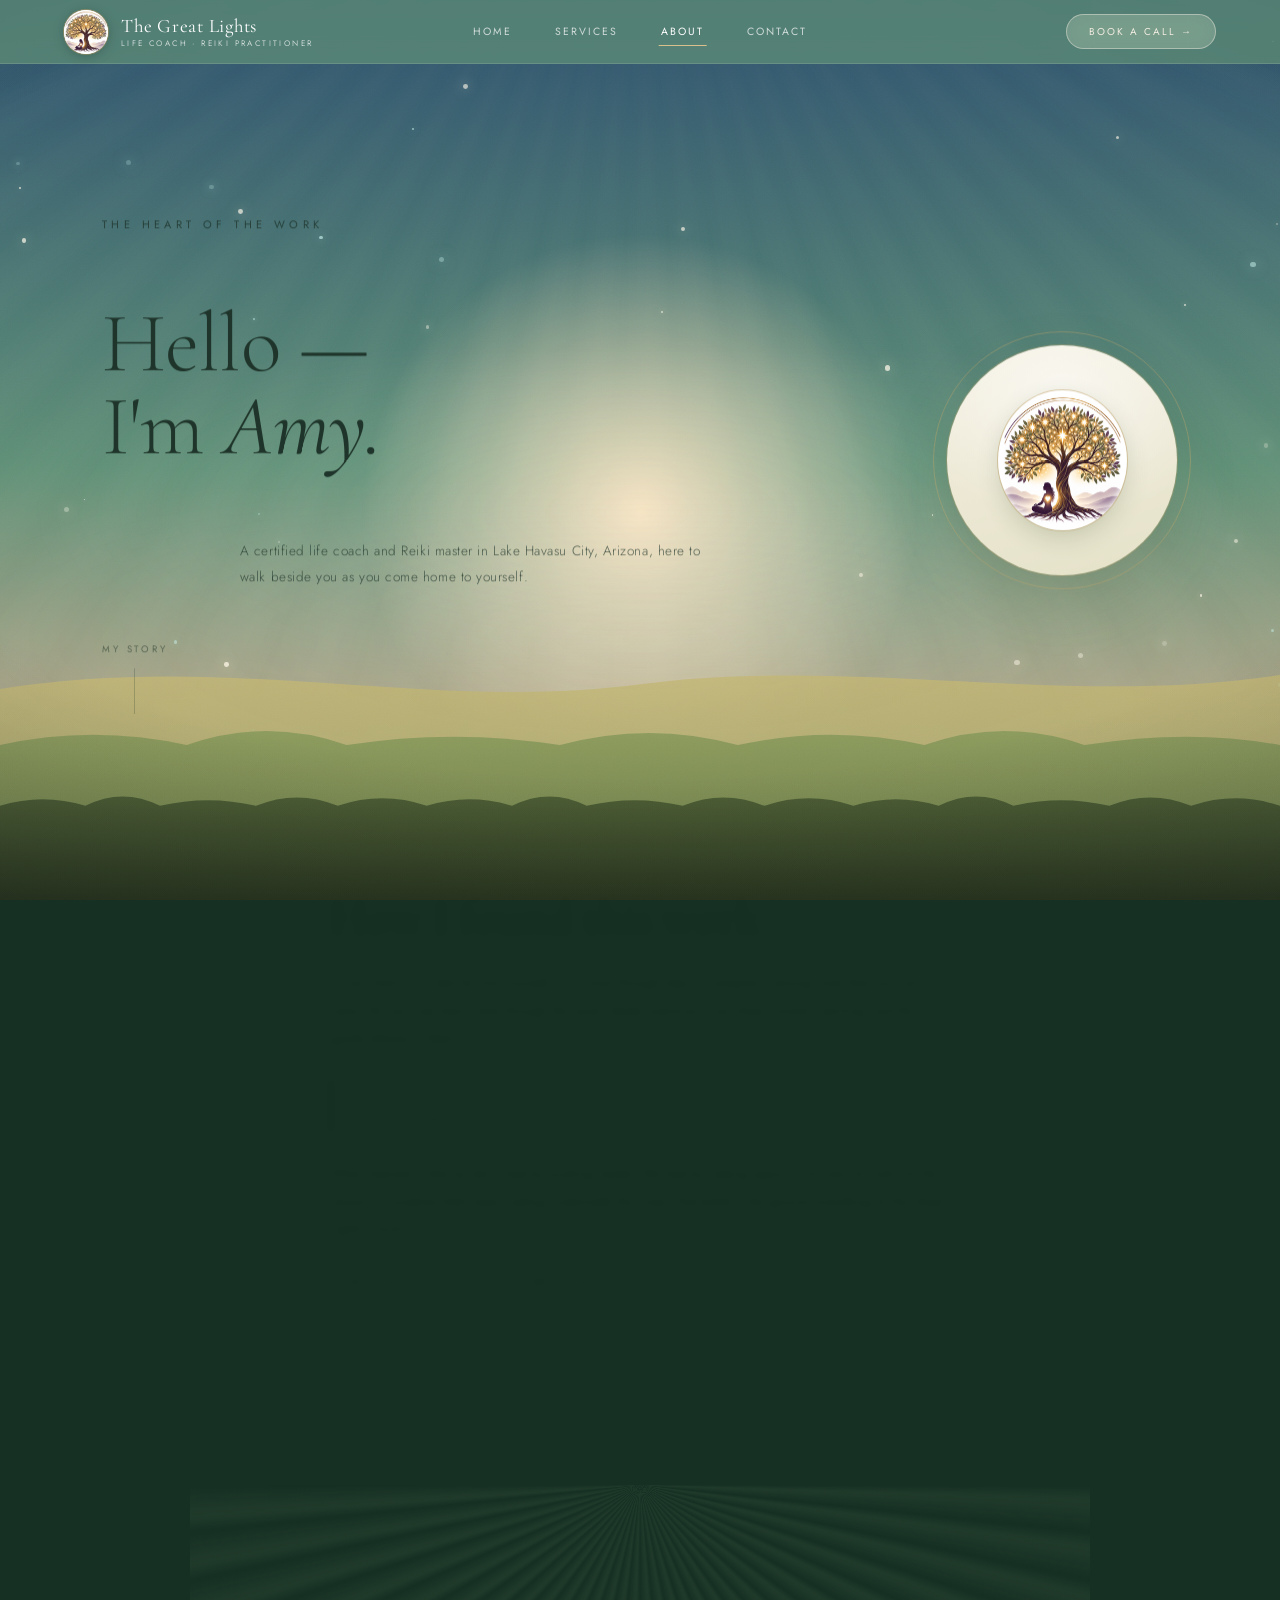
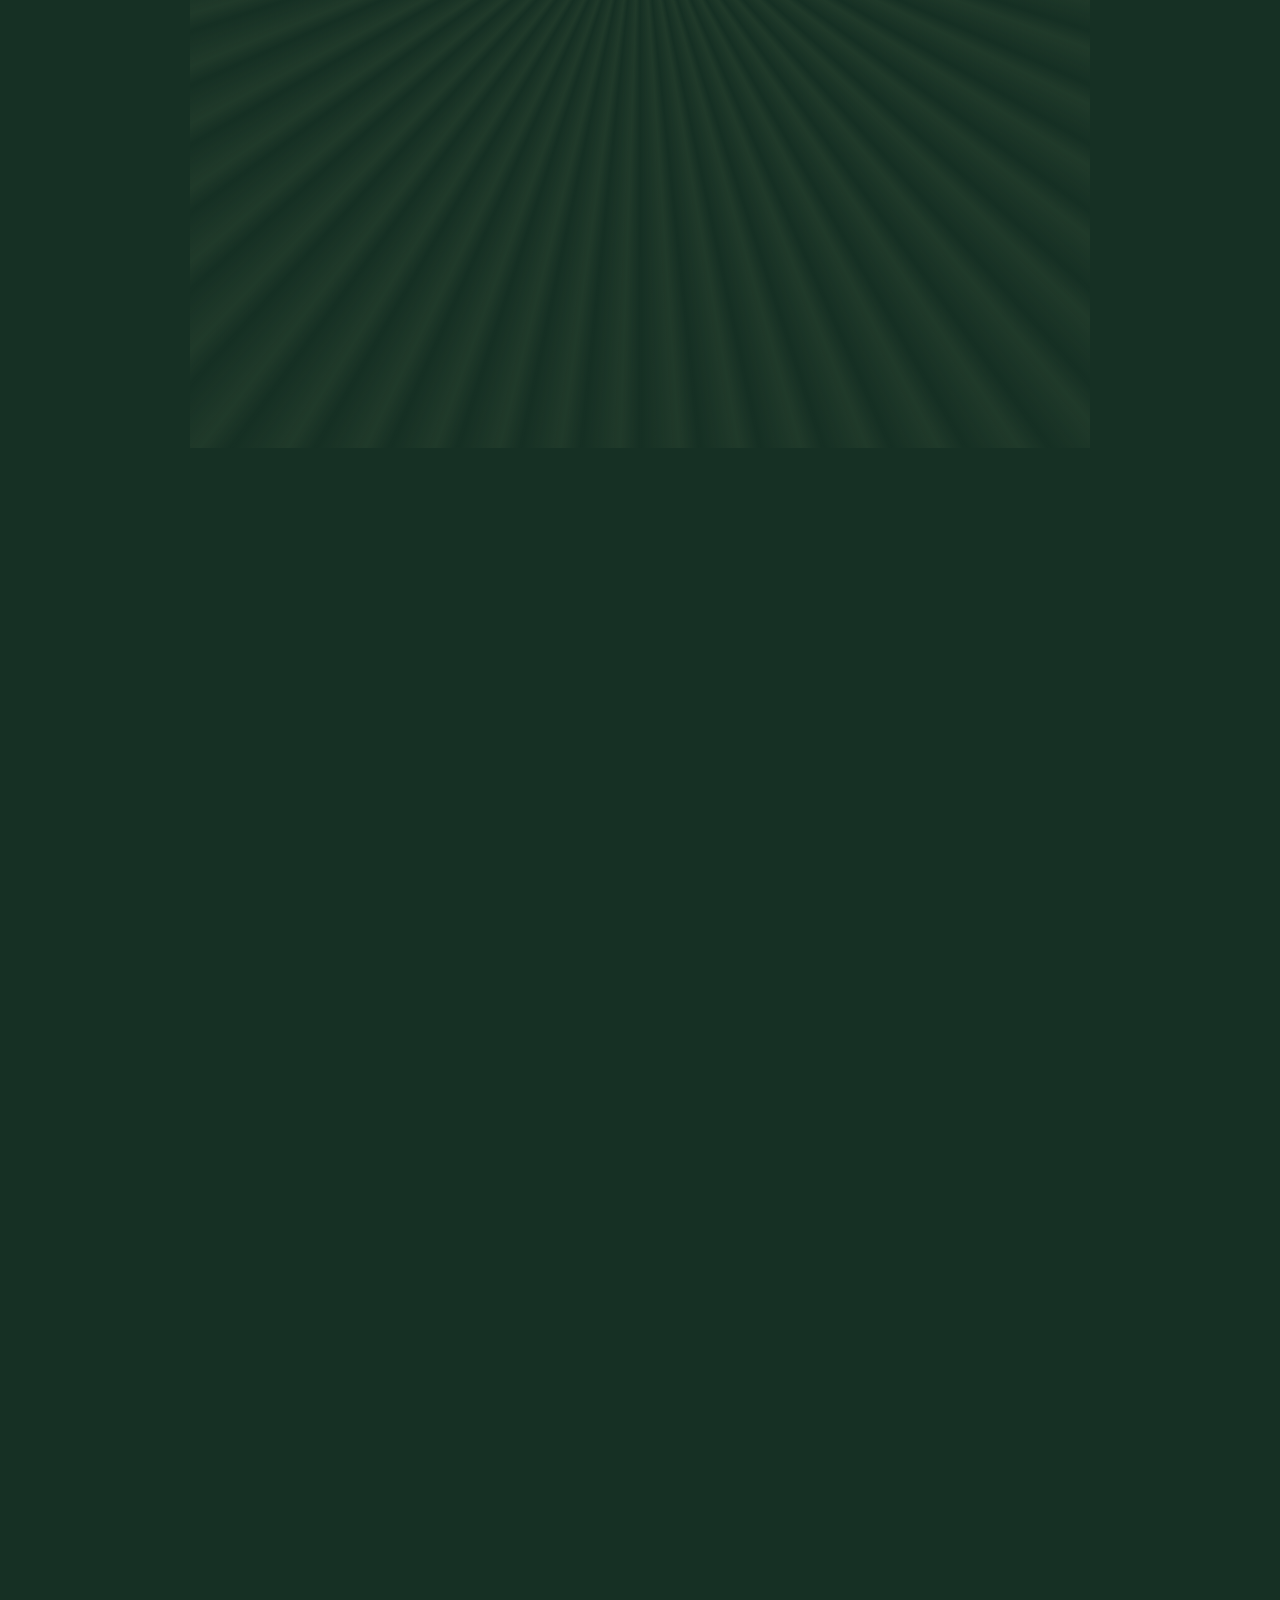
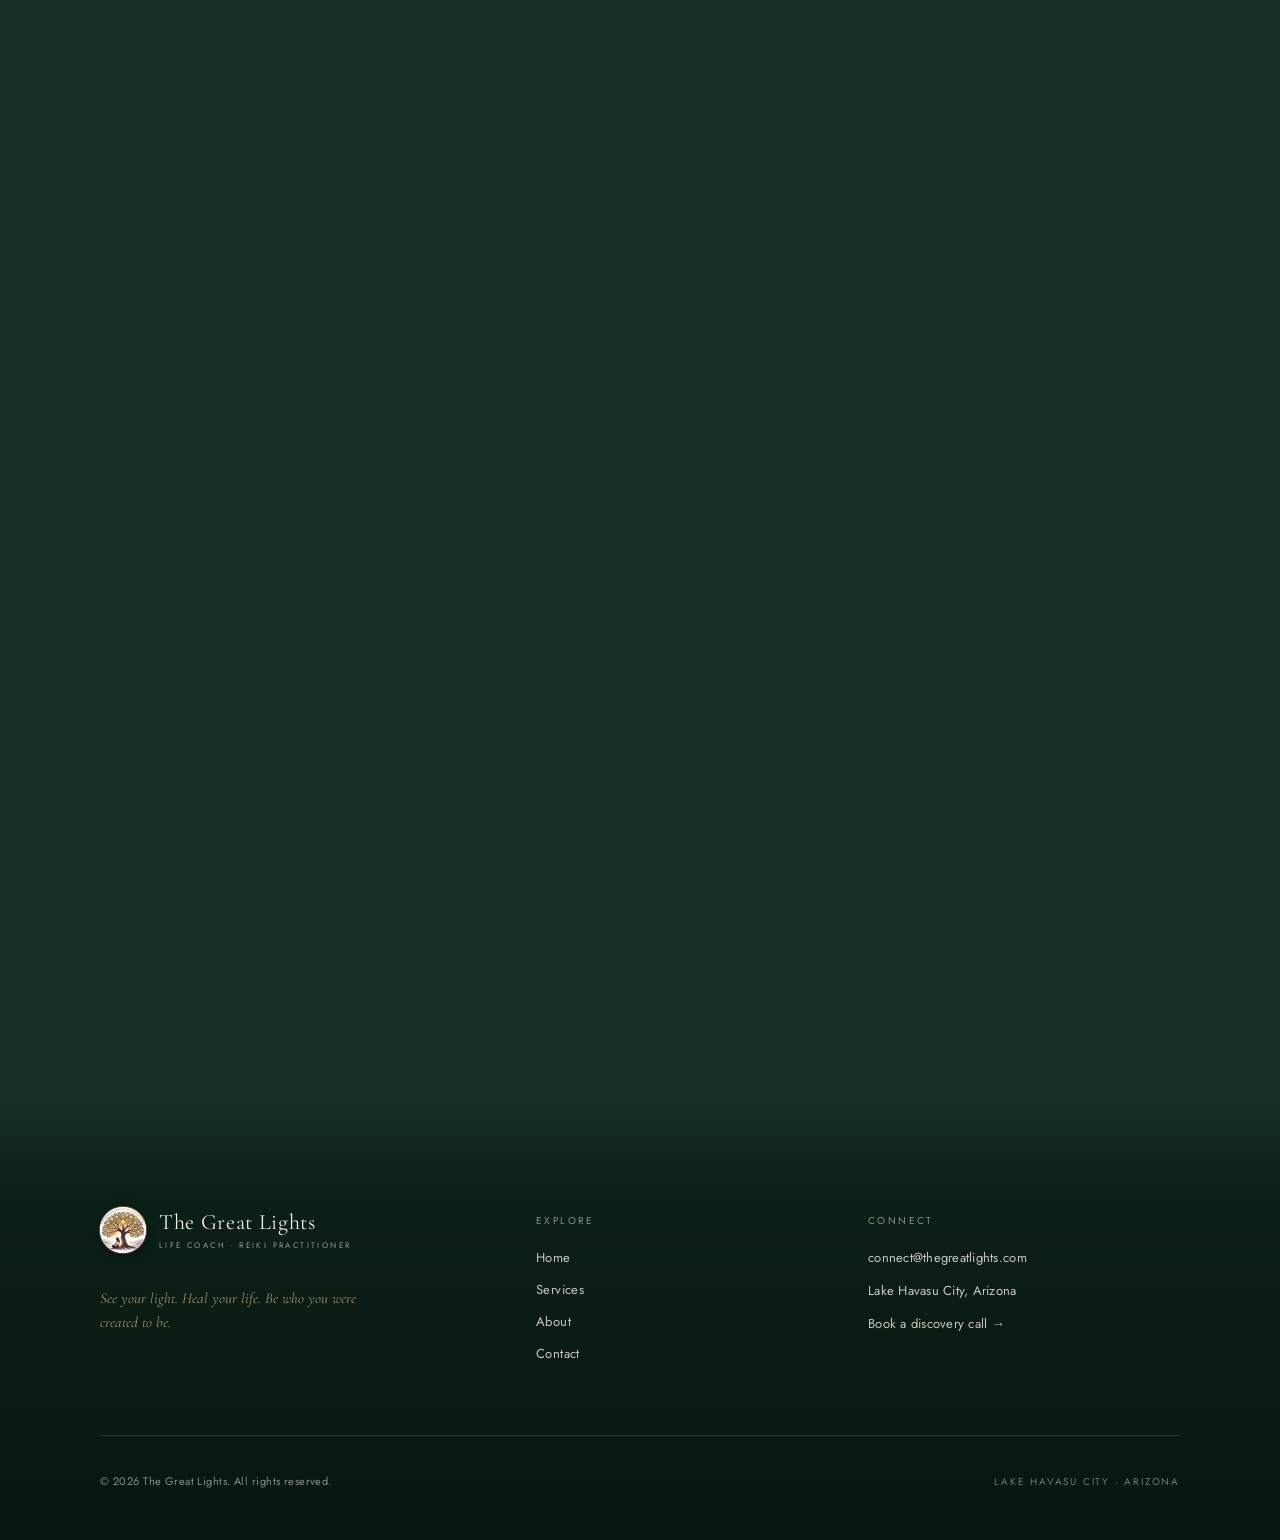
==== commit 6decce8f: "Fix mobile scroll jank and contact form fade-out - Sun element now animates via transform/opacity on" ====
--- a/about.html
+++ b/about.html
@@ -51,7 +51,7 @@
 <div class="atmosphere" aria-hidden="true">
   <div id="lp-sky"></div>
   <div id="lp-rays"></div>
-  <div id="lp-sun"></div>
+  <div id="lp-sun"><div class="sun-glow"></div></div>
   <div id="lp-mist-a"></div>
   <div id="lp-mist-b"></div>
   <div id="lp-particles"></div>
--- a/styles.css
+++ b/styles.css
@@ -93,7 +93,7 @@
 @keyframes lp-mistA { 0% { transform: translateX(-5%); } 50% { transform: translateX(5%); } 100% { transform: translateX(-5%); } }
 @keyframes lp-mistB { 0% { transform: translateX(4%); } 50% { transform: translateX(-6%); } 100% { transform: translateX(4%); } }
 @keyframes lp-grain { 0% { transform: translate(0, 0); } 100% { transform: translate(-7%, -5%); } }
-@keyframes lp-breathe { 0%, 100% { transform: translateX(-50%) scale(1); } 50% { transform: translateX(-50%) scale(1.05); } }
+@keyframes lp-breathe { 0%, 100% { transform: scale(1); } 50% { transform: scale(1.05); } }
 @keyframes lp-rise { 0% { transform: translateY(24px); opacity: 0; } 14% { opacity: 1; } 86% { opacity: 1; } 100% { transform: translateY(-170px); opacity: 0; } }
 @keyframes lp-rayspin { 0% { transform: translateX(-50%) rotate(-6deg); } 50% { transform: translateX(-50%) rotate(6deg); } 100% { transform: translateX(-50%) rotate(-6deg); } }
 @keyframes tgl-page-in { from { opacity: 0; transform: translateY(14px); } to { opacity: 1; transform: none; } }
@@ -114,11 +114,16 @@
   animation: lp-rayspin 24s ease-in-out infinite;
 }
 
+/* fixed box size — JS only ever sets transform/opacity here (compositor-only,
+   no layout reflow) instead of animating width/height/top on scroll */
 #lp-sun {
-  position: absolute; left: 50%; top: 62%; transform: translateX(-50%);
-  width: 480px; height: 480px; border-radius: 50%;
+  position: absolute; left: 50%; top: 0; width: 600px; height: 600px; border-radius: 50%;
+  opacity: .85; will-change: transform, opacity;
+  transform: translate(-50%, calc(62% - 50%));
+}
+#lp-sun .sun-glow {
+  position: absolute; inset: 0; border-radius: 50%;
   background: radial-gradient(circle, #ffd9b0 0%, rgba(0,0,0,0) 70%);
-  opacity: .85;
   animation: lp-breathe 13s ease-in-out infinite;
 }
 
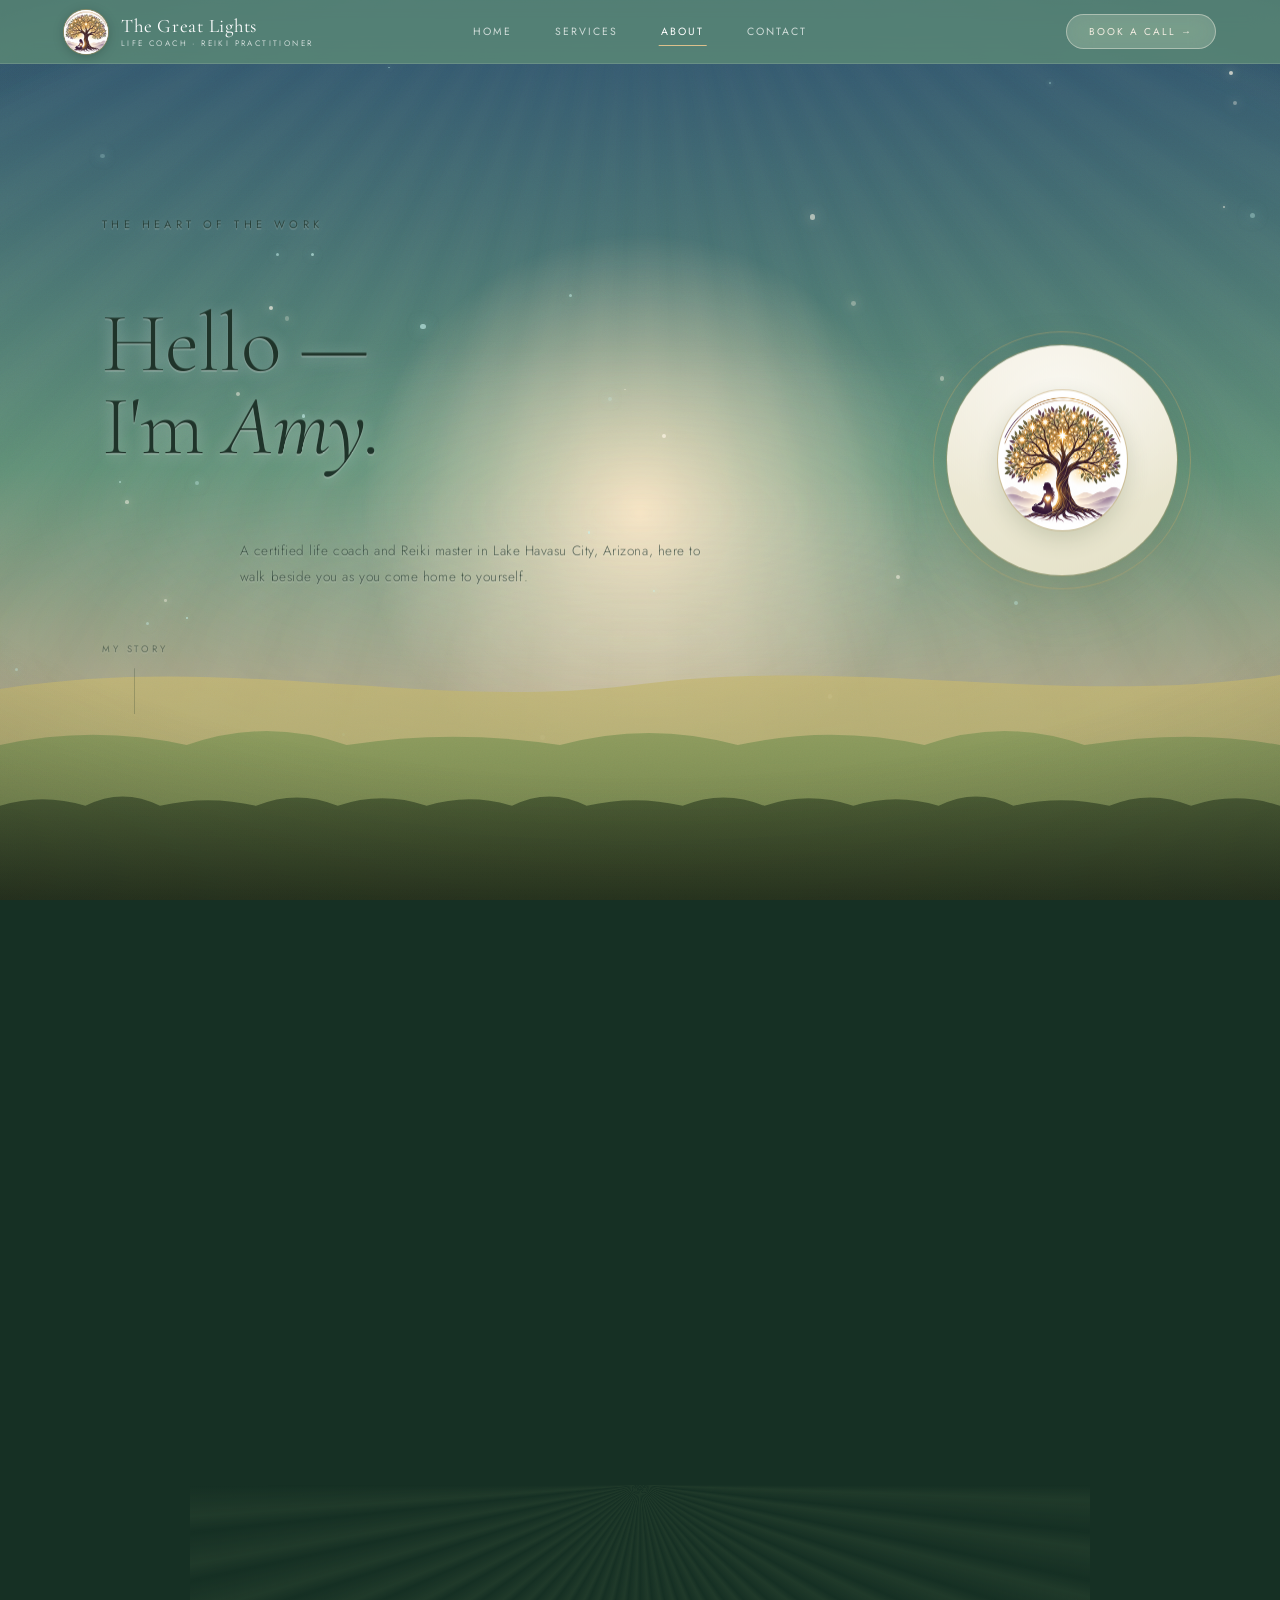
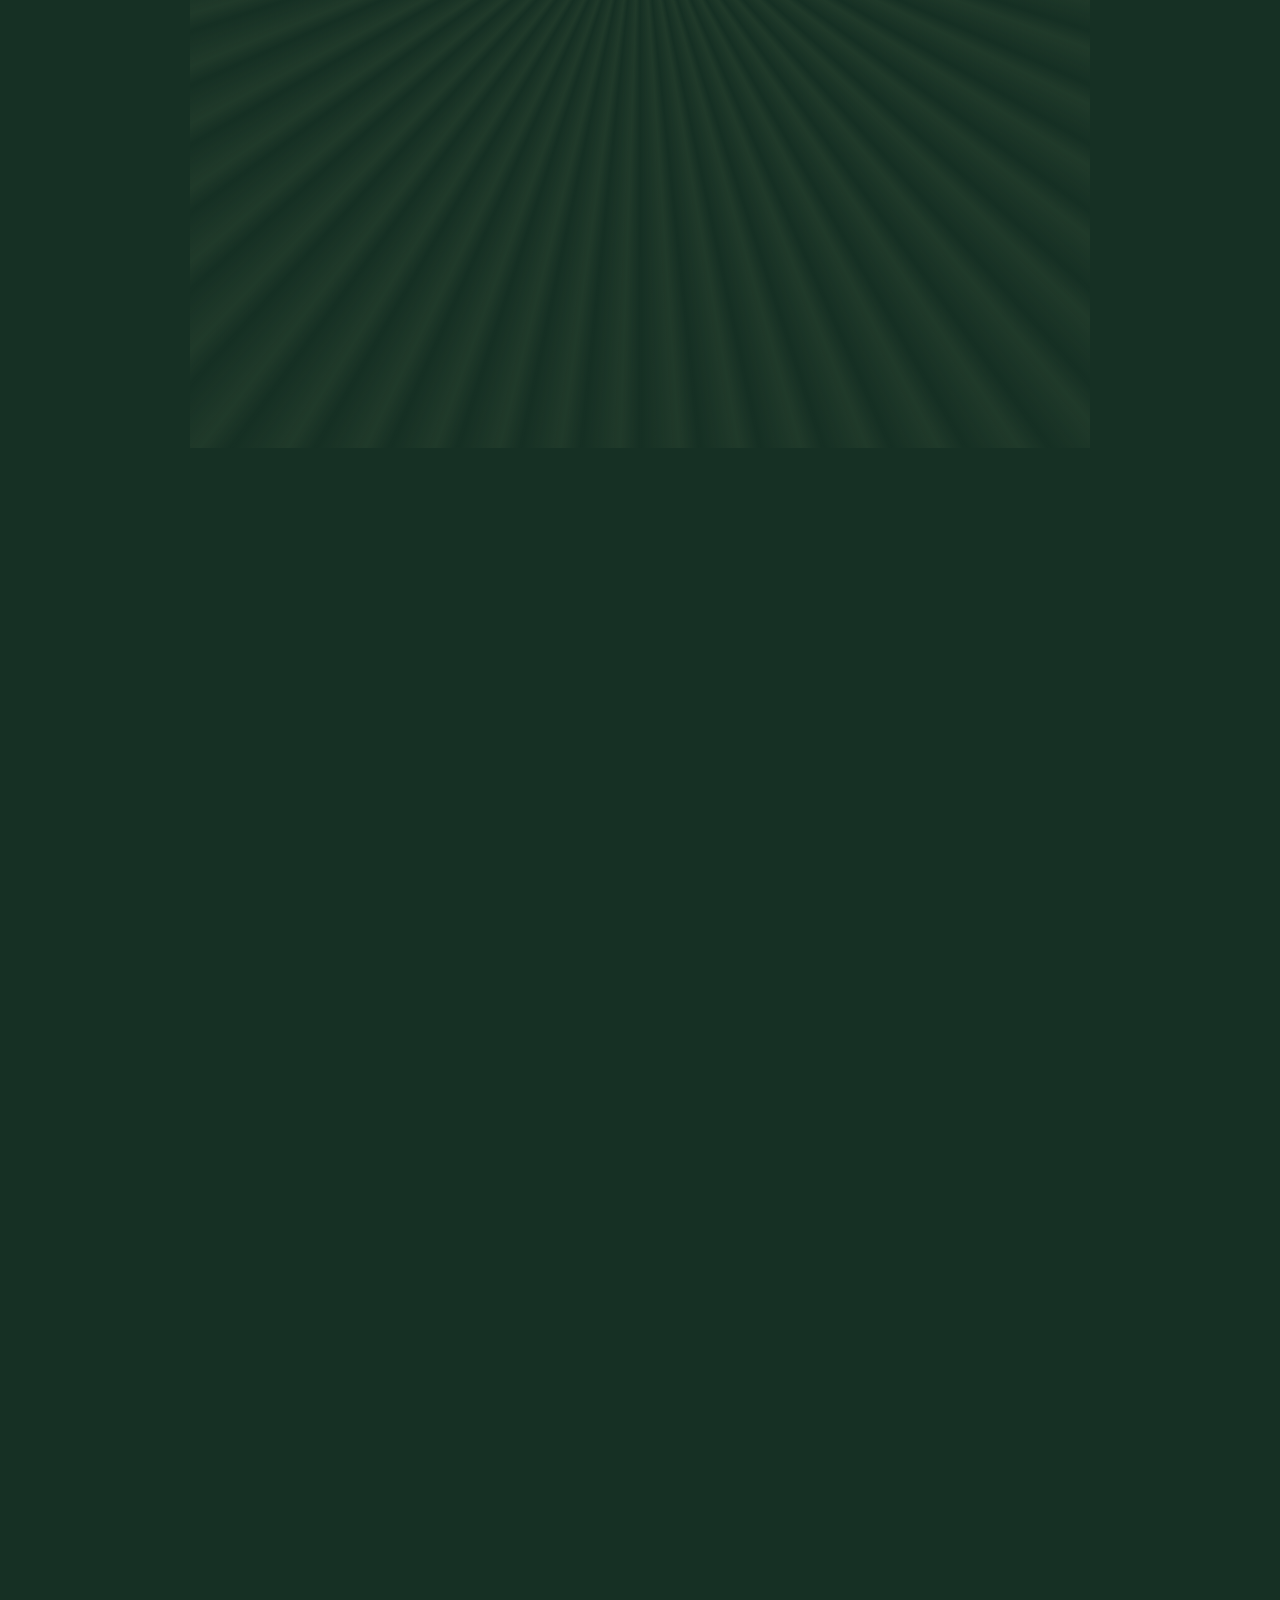
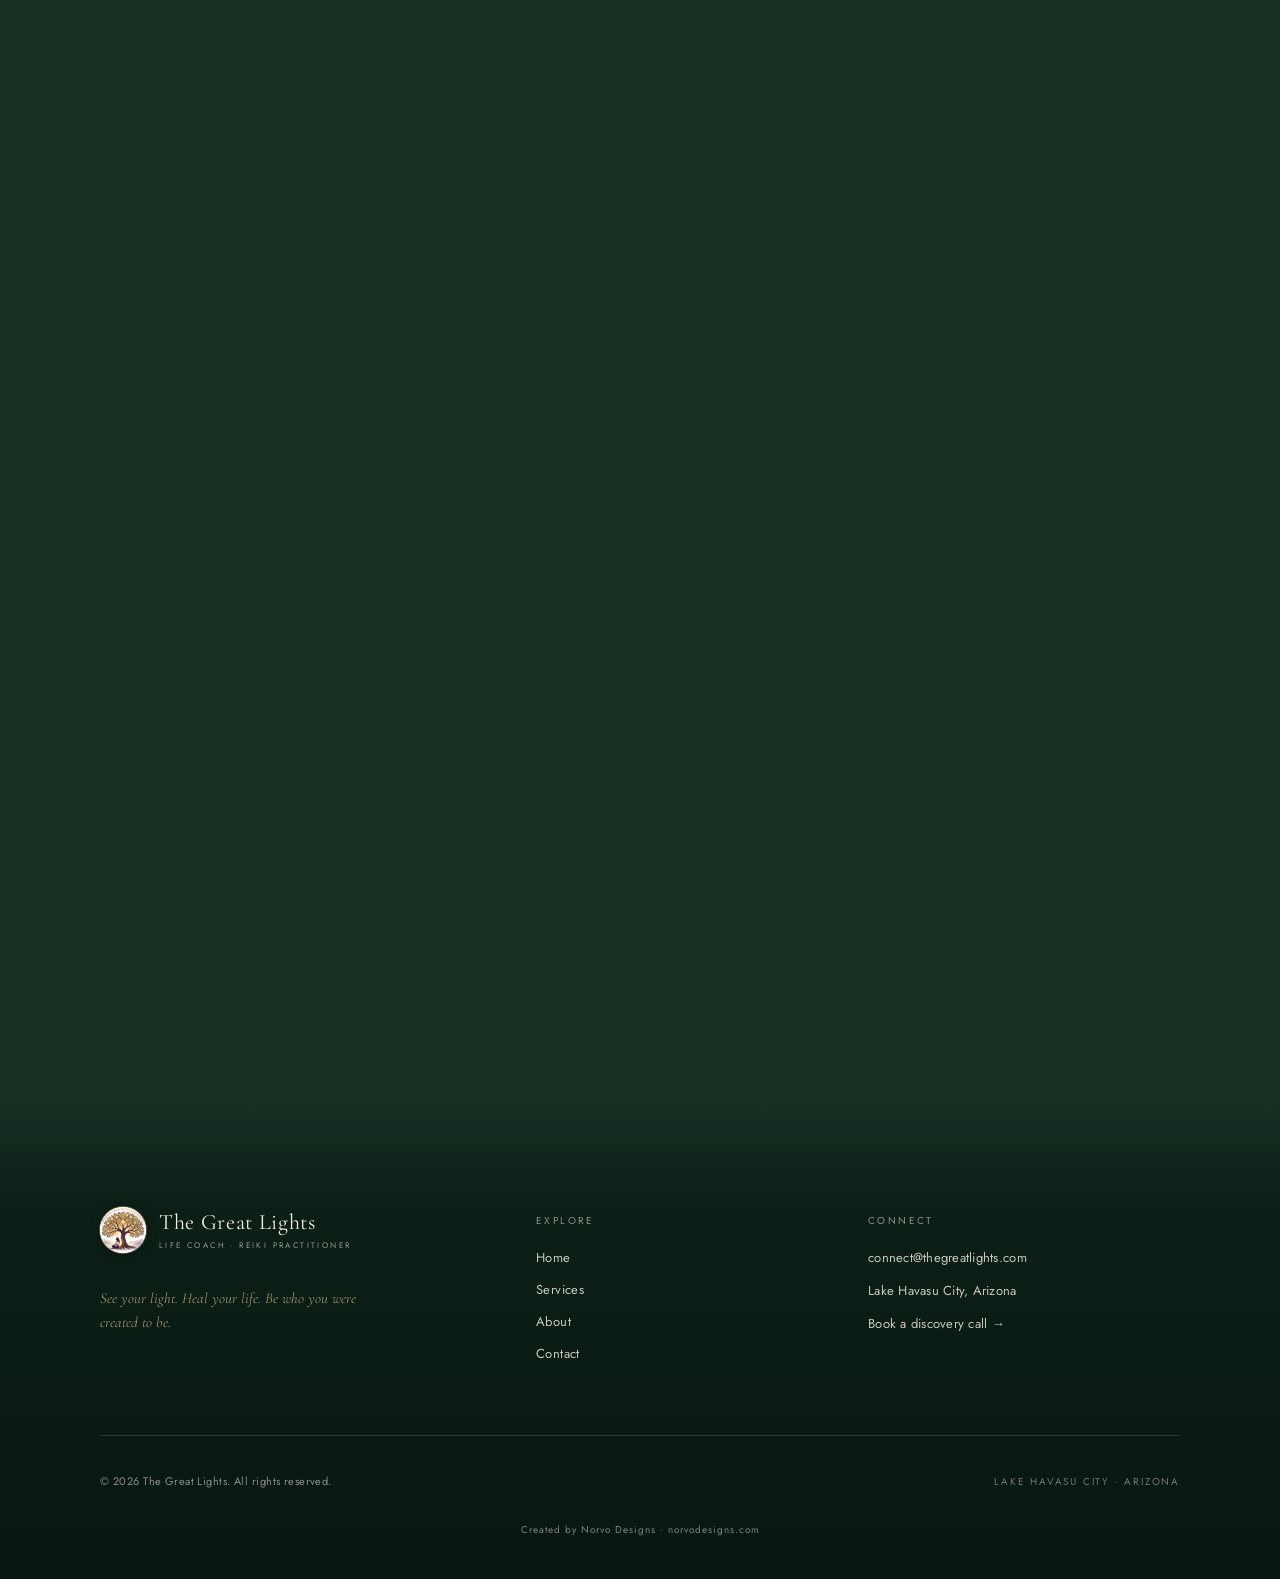
==== commit b5ad5d91: "Add designer credit to footer Small "Created by Norvo Designs · norvodesigns.com" line on all 4 page" ====
--- a/about.html
+++ b/about.html
@@ -249,6 +249,7 @@
     <p class="fb-copy">© <span id="year">2026</span> The Great Lights. All rights reserved.</p>
     <p class="fb-tag">Lake Havasu City · Arizona</p>
   </div>
+  <p class="footer-credit"><a href="https://norvodesigns.com" target="_blank" rel="noopener">Created by Norvo Designs · norvodesigns.com</a></p>
 </footer>
 
 <script src="site.js" defer></script>
--- a/styles.css
+++ b/styles.css
@@ -68,6 +68,9 @@
   outline-offset: 3px;
   border-radius: 2px;
 }
+/* suppressed for JS-driven a11y focus moves (mobile menu open/close) that
+   aren't a real keyboard interaction — see focusQuiet() in site.js */
+.no-ring:focus-visible { outline: none; }
 
 ::selection { background: rgba(201,168,106,.32); color: #fff; }
 
@@ -104,13 +107,21 @@
 /* ═══════════════  ATMOSPHERE  (reference — unchanged)  ═══════════════ */
 .atmosphere { position: fixed; inset: 0; z-index: 0; overflow: hidden; pointer-events: none; }
 
-#lp-sky { position: absolute; inset: 0; background: linear-gradient(180deg, #10243a 0%, #2f5a5e 52%, #d98f86 100%); }
+/* scroll-driven properties on these atmosphere layers get a short linear
+   transition — mobile browsers throttle 'scroll' event dispatch during an
+   active touch-drag (fires less often than during momentum/desktop wheel
+   scroll), so without this the sky/hills/etc previously hard-snapped
+   between infrequent updates, reading as choppy "stop motion". The
+   transition lets the compositor interpolate smoothly between whatever
+   values JS manages to set, regardless of how often it gets to run. Short
+   enough to still feel tightly coupled to the scroll input. */
+#lp-sky { position: absolute; inset: 0; background: linear-gradient(180deg, #10243a 0%, #2f5a5e 52%, #d98f86 100%); transition: background .12s linear; }
 
 #lp-rays {
   position: absolute; left: 50%; top: -25%; width: 170%; height: 120%;
   transform: translateX(-50%); opacity: 0; mix-blend-mode: screen;
   background: repeating-conic-gradient(from 0deg at 50% 0%, rgba(255,248,225,0) 0deg, rgba(255,248,225,.13) 2deg, rgba(255,248,225,0) 5.2deg);
-  filter: blur(7px);
+  filter: blur(7px); transition: opacity .12s linear;
   animation: lp-rayspin 24s ease-in-out infinite;
 }
 
@@ -120,6 +131,7 @@
   position: absolute; left: 50%; top: 0; width: 600px; height: 600px; border-radius: 50%;
   opacity: .85; will-change: transform, opacity;
   transform: translate(-50%, calc(62% - 50%));
+  transition: transform .12s linear, opacity .12s linear;
 }
 #lp-sun .sun-glow {
   position: absolute; inset: 0; border-radius: 50%;
@@ -130,21 +142,21 @@
 #lp-mist-a {
   position: absolute; left: -8%; width: 116%; top: 40%; height: 34%;
   background: radial-gradient(ellipse 60% 100% at 50% 50%, rgba(236,250,244,.55) 0%, rgba(236,250,244,0) 70%);
-  filter: blur(16px); opacity: .3;
+  filter: blur(16px); opacity: .3; transition: opacity .12s linear;
   animation: lp-mistA 28s ease-in-out infinite;
 }
 #lp-mist-b {
   position: absolute; left: -8%; width: 116%; top: 56%; height: 30%;
   background: radial-gradient(ellipse 70% 100% at 50% 50%, rgba(220,244,236,.5) 0%, rgba(220,244,236,0) 72%);
-  filter: blur(20px); opacity: .22;
+  filter: blur(20px); opacity: .22; transition: opacity .12s linear;
   animation: lp-mistB 36s ease-in-out infinite;
 }
 
 #lp-particles { position: absolute; inset: 0; overflow: hidden; }
 
-#lp-hills { position: absolute; left: 0; right: 0; bottom: 0; width: 100%; height: 54vh; opacity: 1; }
-
-#lp-water { position: absolute; left: 0; right: 0; bottom: 0; height: 46vh; opacity: 0; }
+#lp-hills { position: absolute; left: 0; right: 0; bottom: 0; width: 100%; height: 54vh; opacity: 1; will-change: transform, opacity; transition: transform .12s linear, opacity .12s linear; }
+
+#lp-water { position: absolute; left: 0; right: 0; bottom: 0; height: 46vh; opacity: 0; transition: opacity .12s linear; }
 #lp-water .water-fill {
   position: absolute; inset: 0;
   background: linear-gradient(180deg, rgba(120,196,200,0) 0%, rgba(86,168,176,.5) 36%, rgba(40,108,118,.95) 100%);
@@ -154,7 +166,7 @@
   background: linear-gradient(180deg, rgba(180,240,235,0) 0%, rgba(112,214,214,.55) 34%, rgba(46,158,164,.96) 100%);
 }
 
-#lp-grove { position: absolute; left: 0; right: 0; bottom: 0; width: 100%; height: 48vh; opacity: 0; }
+#lp-grove { position: absolute; left: 0; right: 0; bottom: 0; width: 100%; height: 48vh; opacity: 0; will-change: transform, opacity; transition: transform .12s linear, opacity .12s linear; }
 
 .vignette {
   position: absolute; inset: 0;
@@ -330,12 +342,12 @@
 .zone { display: flex; text-align: center; }
 
 /* ───── shared reveal primitive (used by every page) ───── */
-[data-lp-float] { will-change: opacity, transform; }
+[data-lp-float] { will-change: opacity, transform; transition: opacity .12s linear, transform .12s linear, filter .12s linear; }
 
 /* ═══════════════  HOME ZONES  (reference — preserved verbatim)  ═══════════════ */
 .zone-home {
   min-height: 92vh; flex-direction: column; align-items: center; justify-content: flex-start;
-  padding: 2vh 8vw 10vh; color: #f3ede2; text-shadow: 0 2px 20px rgba(8,16,12,.22), 0 1px 4px rgba(8,16,12,.16);
+  padding: 2vh 8vw 10vh; color: #f3ede2; text-shadow: 0 1px 2px rgba(4,10,7,.45), 0 2px 12px rgba(4,10,7,.38), 0 4px 30px rgba(4,10,7,.3);
 }
 .home-eyebrow { font-size: 11px; letter-spacing: .4em; opacity: .78; margin-bottom: 14px; }
 .home-title { font-size: clamp(58px, 8.6vw, 128px); line-height: .94; letter-spacing: -.01em; }
@@ -421,7 +433,7 @@
 .service-desc { font-size: 12.5px; letter-spacing: .03em; line-height: 1.85; opacity: .74; font-weight: 300; }
 .service-meta { font-size: 10px; letter-spacing: .16em; text-transform: uppercase; opacity: .5; margin-top: 12px; }
 
-.zone-path { min-height: 64vh; flex-direction: column; align-items: center; justify-content: center; padding: 0 12vw; color: #eef3e6; text-shadow: 0 2px 20px rgba(8,16,12,.22), 0 1px 4px rgba(8,16,12,.16); }
+.zone-path { min-height: 64vh; flex-direction: column; align-items: center; justify-content: center; padding: 0 12vw; color: #eef3e6; text-shadow: 0 1px 2px rgba(4,10,7,.45), 0 2px 12px rgba(4,10,7,.38), 0 4px 30px rgba(4,10,7,.3); }
 .path-intro { text-align: center; margin-bottom: 40px; }
 .path-eyebrow { font-size: 10.5px; letter-spacing: .34em; opacity: .8; margin-bottom: 20px; }
 .path-title { font-size: clamp(30px, 4.4vw, 56px); line-height: 1.1; }
@@ -431,7 +443,7 @@
 .path-label { font-size: 12.5px; letter-spacing: .12em; text-transform: uppercase; margin-bottom: 11px; }
 .path-desc { font-size: 12px; line-height: 1.9; opacity: .92; font-weight: 300; }
 
-.zone-stillness { min-height: 76vh; align-items: center; justify-content: center; padding: 0 12vw; color: #eef3e6; text-shadow: 0 2px 20px rgba(8,16,12,.22), 0 1px 4px rgba(8,16,12,.16); }
+.zone-stillness { min-height: 76vh; align-items: center; justify-content: center; padding: 0 12vw; color: #eef3e6; text-shadow: 0 1px 2px rgba(4,10,7,.45), 0 2px 12px rgba(4,10,7,.38), 0 4px 30px rgba(4,10,7,.3); }
 .stillness-eyebrow { font-size: 10px; letter-spacing: .34em; opacity: .6; margin-bottom: 30px; }
 .stillness-quote { font-family: var(--font-display); font-style: italic; font-weight: 300; font-size: clamp(28px, 4vw, 56px); line-height: 1.4; opacity: .97; }
 .stillness-caption { font-size: 11px; letter-spacing: .18em; text-transform: uppercase; opacity: .5; margin-top: 30px; }
@@ -443,7 +455,7 @@
 .testimonial-quote { font-family: var(--font-display); font-style: italic; font-size: 17px; line-height: 1.82; opacity: .92; margin-bottom: 16px; }
 .testimonial-attr { font-size: 10px; letter-spacing: .18em; text-transform: uppercase; opacity: .65; }
 
-.zone-contact { min-height: 92vh; flex-direction: column; align-items: center; justify-content: center; padding: 0 9vw 12vh; color: #f3ecdd; text-shadow: 0 2px 20px rgba(8,16,12,.22), 0 1px 4px rgba(8,16,12,.16); }
+.zone-contact { min-height: 92vh; flex-direction: column; align-items: center; justify-content: center; padding: 0 9vw 12vh; color: #f3ecdd; text-shadow: 0 1px 2px rgba(4,10,7,.45), 0 2px 12px rgba(4,10,7,.38), 0 4px 30px rgba(4,10,7,.3); }
 .contact-eyebrow { font-size: 10.5px; letter-spacing: .34em; opacity: .68; margin-bottom: 26px; }
 .contact-title { font-size: clamp(44px, 6.4vw, 92px); line-height: 1.0; margin-bottom: 24px; }
 .contact-title em { font-weight: 400; }
@@ -488,8 +500,8 @@
 @keyframes scrollpulse { 0%,100% { transform: scaleY(.35); opacity: .2; } 50% { transform: scaleY(1); opacity: .5; } }
 
 /* cream vs ink hero variants */
-.hero-cream { color: var(--cream); text-shadow: 0 2px 20px rgba(8,16,12,.22), 0 1px 4px rgba(8,16,12,.16); }
-.hero-ink { color: var(--ink-green); }
+.hero-cream { color: var(--cream); text-shadow: 0 1px 2px rgba(4,10,7,.45), 0 2px 12px rgba(4,10,7,.38), 0 4px 30px rgba(4,10,7,.3); }
+.hero-ink { color: var(--ink-green); text-shadow: 0 1px 1px rgba(255,255,255,.5), 0 2px 16px rgba(255,255,255,.4); }
 
 /* section shell */
 .section { position: relative; z-index: 2; padding: clamp(60px, 12vh, 130px) var(--edge); }
@@ -500,9 +512,9 @@
 .section-title { font-family: var(--font-display); font-weight: 300; font-size: clamp(30px, 4.4vw, 58px); line-height: 1.1; }
 .section-lead { font-size: 13.5px; line-height: 2; opacity: .74; margin: 22px auto 0; max-width: 480px; font-weight: 300; }
 
-.tone-ink { color: var(--ink-teal); }
-.tone-ink-green { color: var(--ink-green); }
-.tone-cream { color: var(--cream); }
+.tone-ink { color: var(--ink-teal); text-shadow: 0 1px 1px rgba(255,255,255,.5), 0 2px 16px rgba(255,255,255,.4); }
+.tone-ink-green { color: var(--ink-green); text-shadow: 0 1px 1px rgba(255,255,255,.5), 0 2px 16px rgba(255,255,255,.4); }
+.tone-cream { color: var(--cream); text-shadow: 0 1px 2px rgba(4,10,7,.45), 0 2px 12px rgba(4,10,7,.38), 0 4px 30px rgba(4,10,7,.3); }
 .tone-sage { color: var(--cream-sage); }
 
 /* big CTA band (shared closing rhythm — framing varies per page below) */
@@ -807,12 +819,19 @@
 .footer-base .fb-copy { font-size: 11px; letter-spacing: .04em; opacity: .55; }
 .footer-base .fb-tag { font-size: 10px; letter-spacing: .18em; text-transform: uppercase; opacity: .45; }
 
+.footer-credit { max-width: 1080px; margin: 16px auto 0; text-align: center; }
+.footer-credit a {
+  font-size: 10px; letter-spacing: .1em; text-decoration: none; color: inherit; opacity: .5;
+  transition: opacity .3s ease, color .3s ease;
+}
+.footer-credit a:hover { opacity: 1; color: var(--gold-soft); }
+
 /* ═══════════════  RESPONSIVE  ═══════════════ */
 
 /* large desktop refinements */
 @media (min-width: 1500px) {
   .section-inner { max-width: 1160px; }
-  .footer-inner, .footer-base { max-width: 1160px; }
+  .footer-inner, .footer-base, .footer-credit { max-width: 1160px; }
 }
 
 /* tablet landscape */
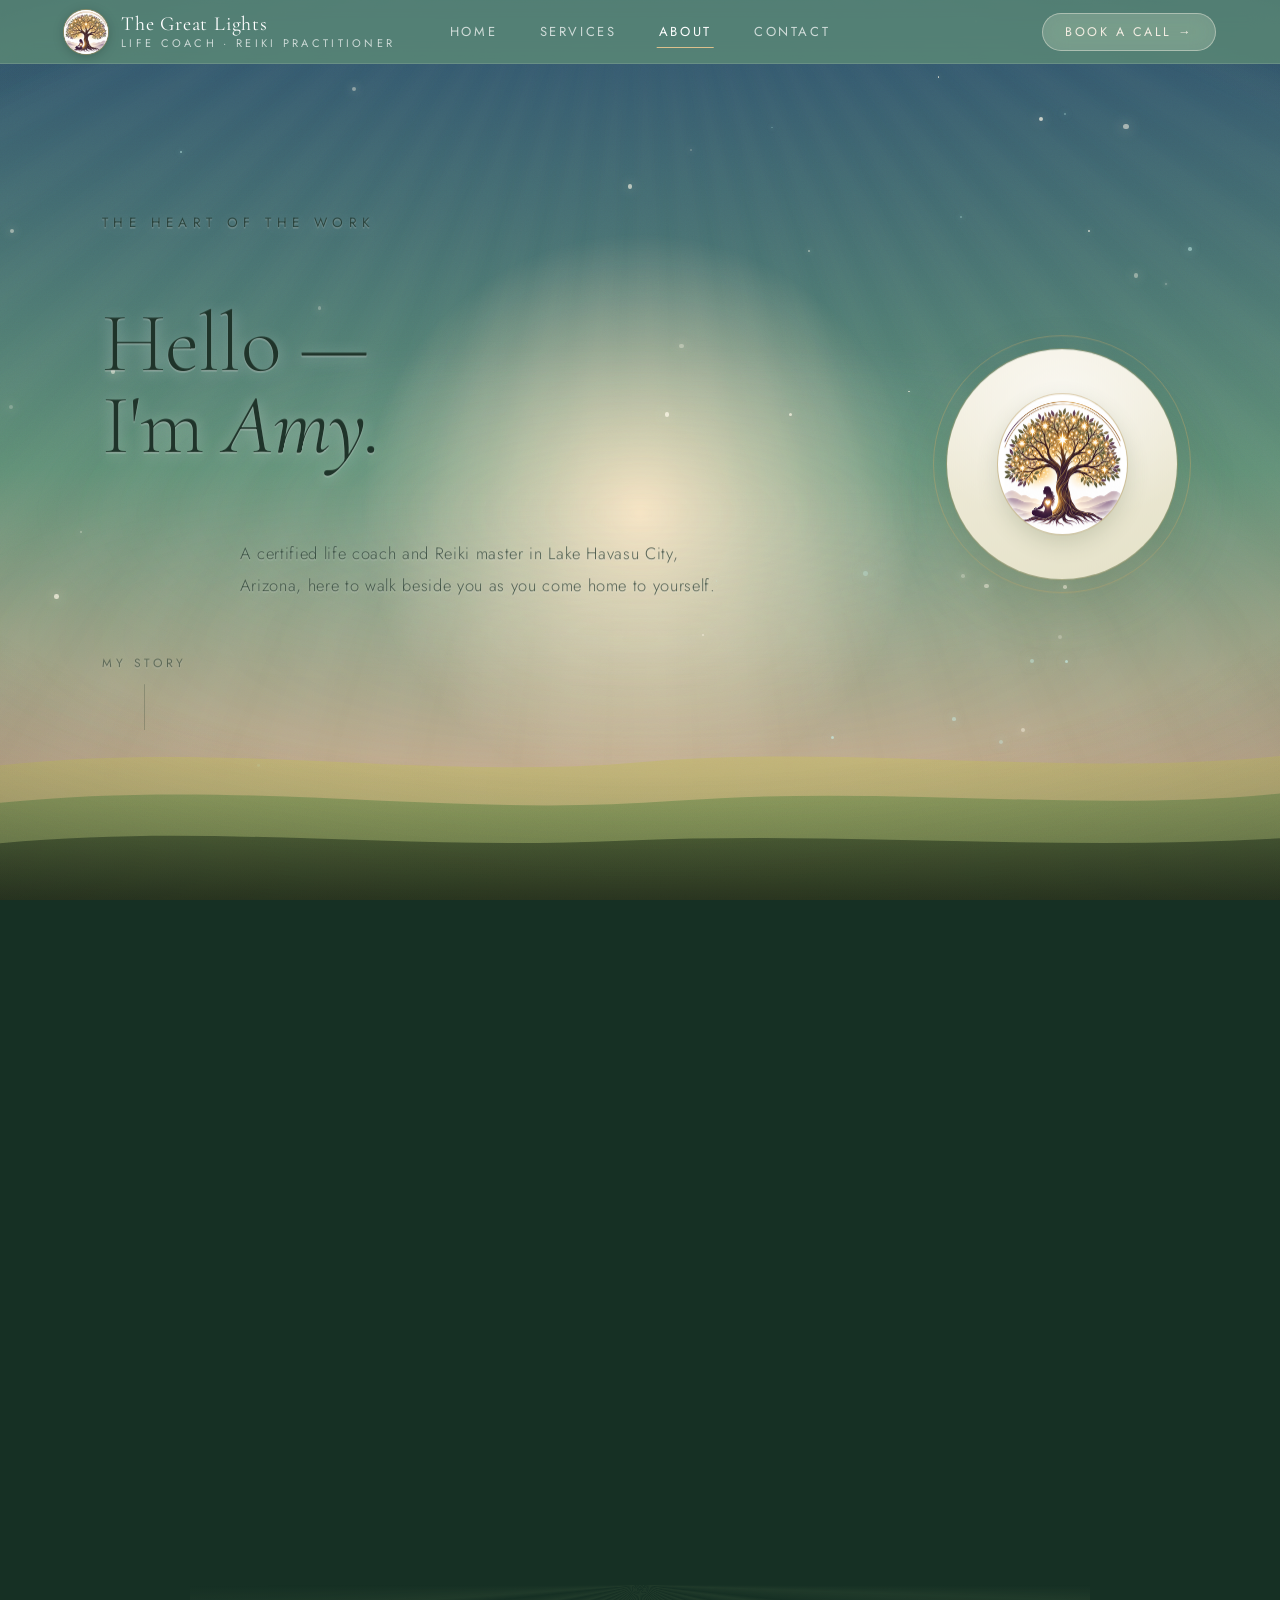
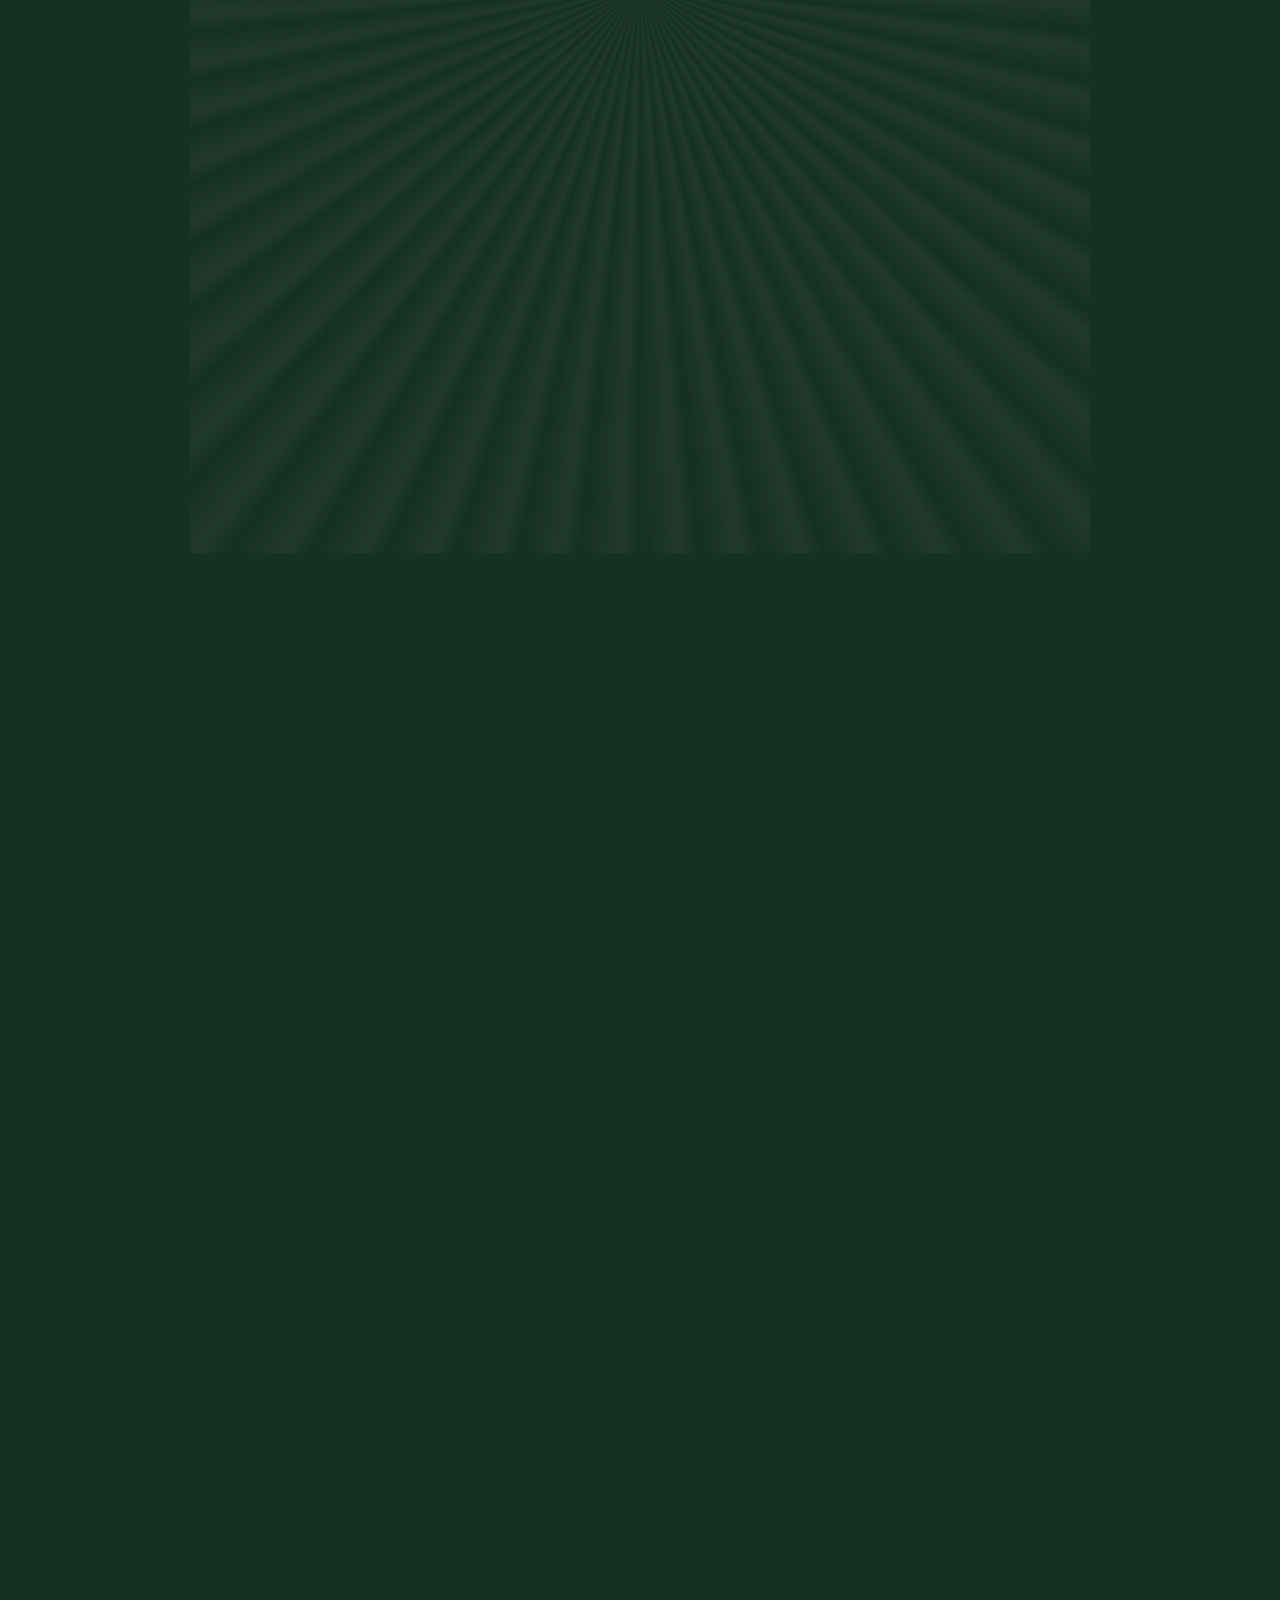
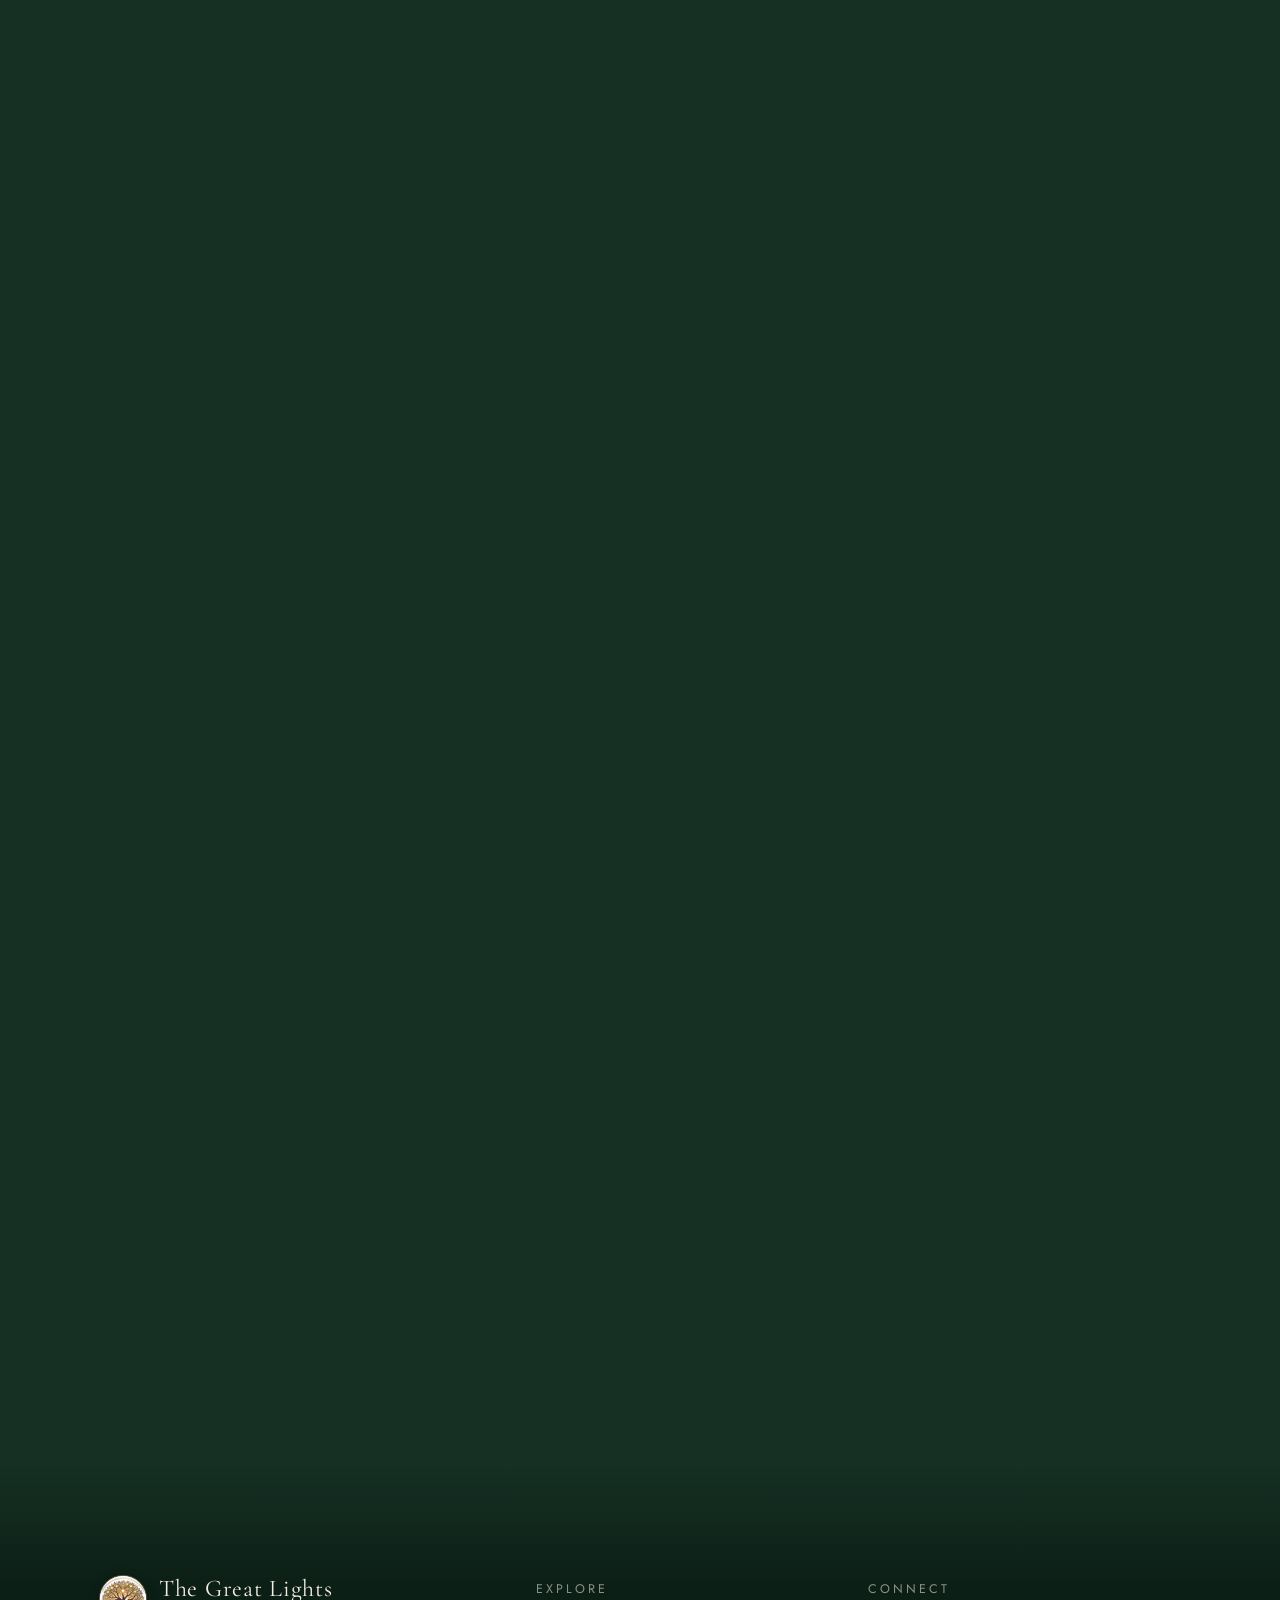
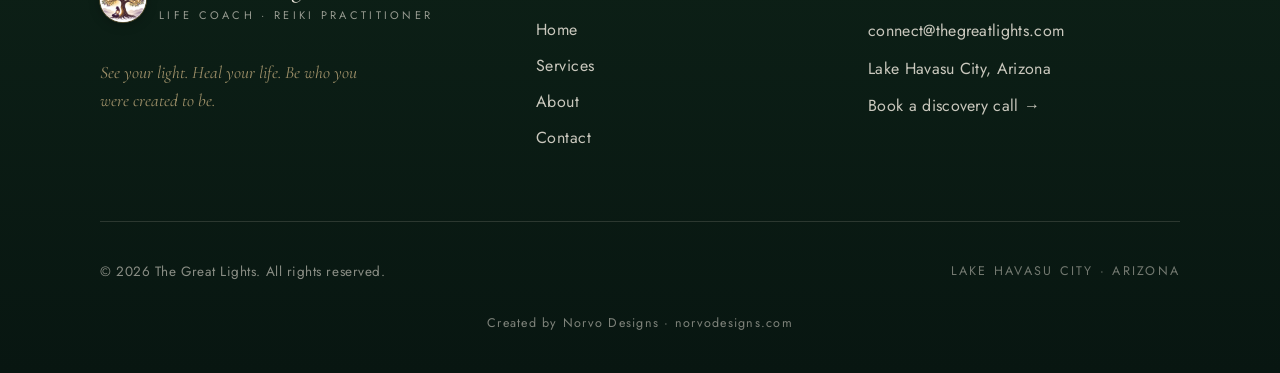
==== commit 3b86d6f7: "Fix scroll clarity, text size, About hill glitch, and home contrast - Bump ~80 hardcoded font-size v" ====
--- a/about.html
+++ b/about.html
@@ -62,8 +62,8 @@
       <linearGradient id="lp-hC" x1="0" y1="0" x2="0" y2="1"><stop offset="0" stop-color="#4c5c34"/><stop offset="1" stop-color="#25301a"/></linearGradient>
     </defs>
     <path d="M0,275 C260,235 480,300 720,270 C960,240 1200,295 1440,260 L1440,520 L0,520 Z" fill="url(#lp-hA)" opacity="0.78"/>
-    <path d="M0,335 Q105,313 210,335 Q300,305 390,335 Q510,317 630,335 Q730,309 830,335 Q935,313 1040,335 Q1130,305 1220,335 Q1340,317 1440,335 L1440,520 L0,520 Z" fill="url(#lp-hB)" opacity="0.94"/>
-    <path d="M0,400 Q48,386 96,400 Q138,380 180,400 Q234,388 288,400 Q334,382 380,400 Q430,384 480,400 Q528,386 576,400 Q618,380 660,400 Q714,388 768,400 Q814,382 860,400 Q910,384 960,400 Q1008,386 1056,400 Q1098,380 1140,400 Q1194,388 1248,400 Q1294,382 1340,400 Q1390,384 1440,400 L1440,520 L0,520 Z" fill="url(#lp-hC)"/>
+    <path d="M0,335 C280,295 500,360 760,332 C1000,306 1220,352 1440,320 L1440,520 L0,520 Z" fill="url(#lp-hB)" opacity="0.94"/>
+    <path d="M0,400 C240,368 440,412 700,396 C950,380 1180,414 1440,392 L1440,520 L0,520 Z" fill="url(#lp-hC)"/>
   </svg>
   <div id="lp-water"><div class="water-fill"></div></div>
   <svg id="lp-grove" viewBox="0 0 1440 470" preserveAspectRatio="none">
--- a/styles.css
+++ b/styles.css
@@ -77,7 +77,7 @@
 .skip-link {
   position: fixed; top: 10px; left: 50%; transform: translate(-50%, -160%);
   z-index: 200; background: var(--ink-deep); color: var(--cream);
-  padding: 10px 22px; border-radius: 100px; font-size: 11px;
+  padding: 10px 22px; border-radius: 100px; font-size: 13.5px;
   letter-spacing: .18em; text-transform: uppercase; text-decoration: none;
   border: 1px solid rgba(201,168,106,.5); transition: transform .3s var(--ease-out);
 }
@@ -154,9 +154,9 @@
 
 #lp-particles { position: absolute; inset: 0; overflow: hidden; }
 
-#lp-hills { position: absolute; left: 0; right: 0; bottom: 0; width: 100%; height: 54vh; opacity: 1; will-change: transform, opacity; transition: transform .12s linear, opacity .12s linear; }
-
-#lp-water { position: absolute; left: 0; right: 0; bottom: 0; height: 46vh; opacity: 0; transition: opacity .12s linear; }
+#lp-hills { position: absolute; left: 0; right: 0; bottom: 0; width: 100%; height: 36vh; opacity: 1; will-change: transform, opacity; transition: transform .12s linear, opacity .12s linear; }
+
+#lp-water { position: absolute; left: 0; right: 0; bottom: 0; height: 32vh; opacity: 0; transition: opacity .12s linear; }
 #lp-water .water-fill {
   position: absolute; inset: 0;
   background: linear-gradient(180deg, rgba(120,196,200,0) 0%, rgba(86,168,176,.5) 36%, rgba(40,108,118,.95) 100%);
@@ -166,7 +166,7 @@
   background: linear-gradient(180deg, rgba(180,240,235,0) 0%, rgba(112,214,214,.55) 34%, rgba(46,158,164,.96) 100%);
 }
 
-#lp-grove { position: absolute; left: 0; right: 0; bottom: 0; width: 100%; height: 48vh; opacity: 0; will-change: transform, opacity; transition: transform .12s linear, opacity .12s linear; }
+#lp-grove { position: absolute; left: 0; right: 0; bottom: 0; width: 100%; height: 34vh; opacity: 0; will-change: transform, opacity; transition: transform .12s linear, opacity .12s linear; }
 
 .vignette {
   position: absolute; inset: 0;
@@ -221,15 +221,15 @@
 .nav-emblem img { width: 100%; height: 100%; object-fit: cover; transform: scale(1.03); }
 .nav-brand:hover .nav-emblem { transform: scale(1.05); box-shadow: 0 4px 18px rgba(0,0,0,.28), 0 0 0 1px rgba(201,168,106,.8); }
 .nav-brand-text { display: flex; flex-direction: column; line-height: 1; }
-.nav-brand-name { font-family: var(--font-display); font-size: 19px; letter-spacing: .04em; color: #fff; transition: color .4s ease; }
-.nav-brand-sub { font-size: 8px; letter-spacing: .3em; text-transform: uppercase; color: rgba(255,255,255,.7); margin-top: 4px; transition: color .4s ease; }
+.nav-brand-name { font-family: var(--font-display); font-size: 20px; letter-spacing: .04em; color: #fff; transition: color .4s ease; }
+.nav-brand-sub { font-size: 11px; letter-spacing: .3em; text-transform: uppercase; color: rgba(255,255,255,.7); margin-top: 4px; transition: color .4s ease; }
 
 .nav-links {
   display: flex; gap: clamp(20px, 3vw, 40px); align-items: center;
   position: absolute; left: 50%; transform: translateX(-50%);
 }
 .nav-link {
-  position: relative; font-size: 10.5px; letter-spacing: .2em; text-transform: uppercase;
+  position: relative; font-size: 13px; letter-spacing: .2em; text-transform: uppercase;
   color: rgba(255,255,255,.72); text-decoration: none; padding: 6px 2px; display: inline-block;
   transition: color .35s ease, transform .35s var(--ease-spring);
 }
@@ -245,7 +245,7 @@
 
 .nav-right { display: flex; align-items: center; gap: 14px; }
 .nav-cta {
-  font-size: 10px; letter-spacing: .2em; text-transform: uppercase; text-decoration: none;
+  font-size: 12.5px; letter-spacing: .2em; text-transform: uppercase; text-decoration: none;
   color: var(--cream); padding: 9px 22px; border-radius: 100px; position: relative; overflow: hidden;
   border: 1px solid rgba(255,248,235,.4); background: rgba(255,248,235,.18); will-change: transform;
   backdrop-filter: blur(12px); -webkit-backdrop-filter: blur(12px);
@@ -326,11 +326,11 @@
 }
 body.menu-open .mobile-menu .m-foot { animation: tgl-menu-item .6s var(--ease-out) .42s forwards; }
 .mobile-menu .m-email {
-  display: block; font-size: 13px; letter-spacing: .04em; color: var(--cream);
+  display: block; font-size: 16px; letter-spacing: .04em; color: var(--cream);
   text-decoration: none; opacity: .82; margin-bottom: 10px;
 }
-.mobile-menu .m-loc { font-size: 10px; letter-spacing: .22em; text-transform: uppercase; color: rgba(243,237,226,.5); }
-.mobile-menu .m-tag { margin-top: 20px; font-family: var(--font-display); font-style: italic; font-size: 15px; color: rgba(220,192,140,.8); }
+.mobile-menu .m-loc { font-size: 12.5px; letter-spacing: .22em; text-transform: uppercase; color: rgba(243,237,226,.5); }
+.mobile-menu .m-tag { margin-top: 20px; font-family: var(--font-display); font-style: italic; font-size: 17.5px; color: rgba(220,192,140,.8); }
 
 /* ═══════════════  LAYOUT  ═══════════════ */
 main { position: relative; z-index: 2; padding-top: var(--nav-h); }
@@ -349,10 +349,10 @@
   min-height: 92vh; flex-direction: column; align-items: center; justify-content: flex-start;
   padding: 2vh 8vw 10vh; color: #f3ede2; text-shadow: 0 1px 2px rgba(4,10,7,.45), 0 2px 12px rgba(4,10,7,.38), 0 4px 30px rgba(4,10,7,.3);
 }
-.home-eyebrow { font-size: 11px; letter-spacing: .4em; opacity: .78; margin-bottom: 14px; }
+.home-eyebrow { font-size: 13.5px; letter-spacing: .4em; opacity: .78; margin-bottom: 14px; }
 .home-title { font-size: clamp(58px, 8.6vw, 128px); line-height: .94; letter-spacing: -.01em; }
 .home-title em { font-weight: 400; }
-.home-sub { font-size: 13.5px; letter-spacing: .04em; opacity: .72; margin: 16px auto 0; max-width: 460px; line-height: 1.8; font-weight: 300; }
+.home-sub { font-size: 16.5px; letter-spacing: .04em; opacity: .72; margin: 16px auto 0; max-width: 460px; line-height: 1.8; font-weight: 300; }
 .home-cta-wrap { margin-top: 18px; display: flex; gap: 16px; justify-content: center; flex-wrap: wrap; }
 
 .cta-pill {
@@ -360,7 +360,7 @@
   background: rgba(255,248,235,.22); backdrop-filter: blur(22px) saturate(1.3); -webkit-backdrop-filter: blur(22px) saturate(1.3);
   border: 1px solid rgba(255,248,235,.4); color: #f3ede2;
   padding: 14px 46px; border-radius: 100px;
-  font-family: var(--font-body); font-size: 10.5px; letter-spacing: .22em; text-transform: uppercase;
+  font-family: var(--font-body); font-size: 13px; letter-spacing: .22em; text-transform: uppercase;
   cursor: pointer; will-change: transform;
   transition: background .5s var(--ease-out), border-color .5s var(--ease-out), transform .5s var(--ease-spring), box-shadow .5s var(--ease-out);
   font-weight: 300; text-decoration: none;
@@ -389,13 +389,13 @@
   padding: 48px 9vw; color: #1f342a; text-align: left;
 }
 .about-copy { flex: 1; min-width: 0; max-width: 580px; }
-.about-eyebrow { font-size: 10.5px; letter-spacing: .34em; opacity: .6; margin-bottom: 26px; }
+.about-eyebrow { font-size: 13px; letter-spacing: .34em; opacity: .6; margin-bottom: 26px; }
 .about-title { font-size: clamp(34px, 4.7vw, 62px); line-height: 1.1; margin-bottom: 30px; }
-.about-p { font-size: 13.5px; line-height: 2.05; opacity: .72; max-width: 470px; font-weight: 300; }
+.about-p { font-size: 16.5px; line-height: 2.05; opacity: .72; max-width: 470px; font-weight: 300; }
 .about-p-second { margin-top: 22px; }
 .focus-tags { display: flex; flex-wrap: wrap; gap: 11px 26px; margin-top: 34px; }
-.focus-tags span { font-size: 10px; letter-spacing: .16em; text-transform: uppercase; opacity: .58; }
-.credential-line { font-size: 11px; letter-spacing: .18em; text-transform: uppercase; opacity: .5; margin-top: 30px; }
+.focus-tags span { font-size: 12.5px; letter-spacing: .16em; text-transform: uppercase; opacity: .58; }
+.credential-line { font-size: 13.5px; letter-spacing: .18em; text-transform: uppercase; opacity: .5; margin-top: 30px; }
 
 .about-portrait-col { flex: 0 0 280px; }
 
@@ -410,16 +410,16 @@
   box-shadow: 0 20px 50px rgba(20,40,30,.16);
 }
 .portrait-slot .p-medallion { width: 58%; max-width: 200px; border-radius: 50%; box-shadow: 0 10px 30px rgba(20,40,30,.18), 0 0 0 1px rgba(201,168,106,.5); background: #fff; }
-.portrait-slot .p-cap { font-family: var(--font-display); font-style: italic; font-size: 16px; color: rgba(31,52,42,.72); letter-spacing: .02em; text-align: center; padding: 0 22px; }
+.portrait-slot .p-cap { font-family: var(--font-display); font-style: italic; font-size: 18px; color: rgba(31,52,42,.72); letter-spacing: .02em; text-align: center; padding: 0 22px; }
 
 .zone-quote { min-height: 56vh; align-items: center; justify-content: center; padding: 0 11vw; color: #263229; }
 .quote-line { font-family: var(--font-display); font-style: italic; font-weight: 300; font-size: clamp(26px, 3.2vw, 44px); line-height: 1.5; opacity: .96; }
 
 .zone-services { min-height: 82vh; flex-direction: column; justify-content: center; padding: 48px 9vw; color: #0e2e34; }
 .services-intro { text-align: center; margin-bottom: 40px; }
-.services-eyebrow { font-size: 10.5px; letter-spacing: .34em; opacity: .65; margin-bottom: 22px; }
+.services-eyebrow { font-size: 13px; letter-spacing: .34em; opacity: .65; margin-bottom: 22px; }
 .services-title { font-size: clamp(32px, 4.6vw, 62px); line-height: 1.08; }
-.services-sub { font-size: 13px; line-height: 2; opacity: .68; max-width: 440px; margin: 24px auto 0; font-weight: 300; }
+.services-sub { font-size: 16px; line-height: 2; opacity: .68; max-width: 440px; margin: 24px auto 0; font-weight: 300; }
 .services-list { max-width: 740px; margin: 0 auto; width: 100%; }
 .service-row {
   display: flex; justify-content: space-between; align-items: baseline; gap: 38px;
@@ -430,54 +430,66 @@
 .service-head { display: flex; align-items: center; gap: 13px; }
 .service-name { font-family: var(--font-display); font-size: clamp(28px, 3.4vw, 46px); font-weight: 300; white-space: nowrap; }
 .service-desc-wrap { max-width: 340px; }
-.service-desc { font-size: 12.5px; letter-spacing: .03em; line-height: 1.85; opacity: .74; font-weight: 300; }
-.service-meta { font-size: 10px; letter-spacing: .16em; text-transform: uppercase; opacity: .5; margin-top: 12px; }
-
-.zone-path { min-height: 64vh; flex-direction: column; align-items: center; justify-content: center; padding: 0 12vw; color: #eef3e6; text-shadow: 0 1px 2px rgba(4,10,7,.45), 0 2px 12px rgba(4,10,7,.38), 0 4px 30px rgba(4,10,7,.3); }
+.service-desc { font-size: 15.5px; letter-spacing: .03em; line-height: 1.85; opacity: .74; font-weight: 300; }
+.service-meta { font-size: 12.5px; letter-spacing: .16em; text-transform: uppercase; opacity: .5; margin-top: 12px; }
+
+.zone-path {
+  min-height: 64vh; flex-direction: column; align-items: center; justify-content: center; padding: 0 12vw;
+  color: #eef3e6; text-shadow: 0 1px 2px rgba(4,10,7,.45), 0 2px 12px rgba(4,10,7,.38), 0 4px 30px rgba(4,10,7,.3);
+  position: relative; z-index: 1;
+}
+/* this zone can land on a pale stretch of the scroll-driven sky (the
+   moving gradient isn't aware of what text sits on top of it) — a
+   fixed dark scrim keeps the cream text readable no matter where in
+   the dawn-to-dusk arc it happens to fall */
+.zone-path::before {
+  content: ""; position: absolute; inset: -4vh -8vw; z-index: -1; pointer-events: none;
+  background: radial-gradient(ellipse 75% 85% at 50% 50%, rgba(8,26,22,.4) 0%, rgba(8,26,22,.16) 55%, rgba(8,26,22,0) 80%);
+}
 .path-intro { text-align: center; margin-bottom: 40px; }
-.path-eyebrow { font-size: 10.5px; letter-spacing: .34em; opacity: .8; margin-bottom: 20px; }
+.path-eyebrow { font-size: 13px; letter-spacing: .34em; opacity: .8; margin-bottom: 20px; }
 .path-title { font-size: clamp(30px, 4.4vw, 56px); line-height: 1.1; }
 .path-steps { display: flex; gap: 46px; max-width: 780px; flex-wrap: wrap; justify-content: center; }
 .path-step { flex: 1; min-width: 180px; text-align: center; }
 .path-num { font-family: var(--font-display); font-style: italic; font-size: 30px; opacity: .6; margin-bottom: 14px; }
-.path-label { font-size: 12.5px; letter-spacing: .12em; text-transform: uppercase; margin-bottom: 11px; }
-.path-desc { font-size: 12px; line-height: 1.9; opacity: .92; font-weight: 300; }
+.path-label { font-size: 15.5px; letter-spacing: .12em; text-transform: uppercase; margin-bottom: 11px; }
+.path-desc { font-size: 15px; line-height: 1.9; opacity: .92; font-weight: 300; }
 
 .zone-stillness { min-height: 76vh; align-items: center; justify-content: center; padding: 0 12vw; color: #eef3e6; text-shadow: 0 1px 2px rgba(4,10,7,.45), 0 2px 12px rgba(4,10,7,.38), 0 4px 30px rgba(4,10,7,.3); }
-.stillness-eyebrow { font-size: 10px; letter-spacing: .34em; opacity: .6; margin-bottom: 30px; }
+.stillness-eyebrow { font-size: 12.5px; letter-spacing: .34em; opacity: .6; margin-bottom: 30px; }
 .stillness-quote { font-family: var(--font-display); font-style: italic; font-weight: 300; font-size: clamp(28px, 4vw, 56px); line-height: 1.4; opacity: .97; }
-.stillness-caption { font-size: 11px; letter-spacing: .18em; text-transform: uppercase; opacity: .5; margin-top: 30px; }
+.stillness-caption { font-size: 13.5px; letter-spacing: .18em; text-transform: uppercase; opacity: .5; margin-top: 30px; }
 .testimonial-card {
   margin: 52px auto 0; background: rgba(255,255,255,.1); backdrop-filter: blur(14px); -webkit-backdrop-filter: blur(14px);
   border: 1px solid rgba(255,255,255,.18); border-radius: 14px; padding: 28px 32px;
   box-shadow: 0 16px 48px rgba(0,0,0,.14); max-width: 400px;
 }
-.testimonial-quote { font-family: var(--font-display); font-style: italic; font-size: 17px; line-height: 1.82; opacity: .92; margin-bottom: 16px; }
-.testimonial-attr { font-size: 10px; letter-spacing: .18em; text-transform: uppercase; opacity: .65; }
+.testimonial-quote { font-family: var(--font-display); font-style: italic; font-size: 19px; line-height: 1.82; opacity: .92; margin-bottom: 16px; }
+.testimonial-attr { font-size: 12.5px; letter-spacing: .18em; text-transform: uppercase; opacity: .65; }
 
 .zone-contact { min-height: 92vh; flex-direction: column; align-items: center; justify-content: center; padding: 0 9vw 12vh; color: #f3ecdd; text-shadow: 0 1px 2px rgba(4,10,7,.45), 0 2px 12px rgba(4,10,7,.38), 0 4px 30px rgba(4,10,7,.3); }
-.contact-eyebrow { font-size: 10.5px; letter-spacing: .34em; opacity: .68; margin-bottom: 26px; }
+.contact-eyebrow { font-size: 13px; letter-spacing: .34em; opacity: .68; margin-bottom: 26px; }
 .contact-title { font-size: clamp(44px, 6.4vw, 92px); line-height: 1.0; margin-bottom: 24px; }
 .contact-title em { font-weight: 400; }
-.contact-sub { font-size: 13.5px; letter-spacing: .04em; opacity: .78; max-width: 440px; margin: 0 auto 42px; line-height: 1.9; font-weight: 300; }
+.contact-sub { font-size: 16.5px; letter-spacing: .04em; opacity: .78; max-width: 440px; margin: 0 auto 42px; line-height: 1.9; font-weight: 300; }
 .contact-row {
   display: flex; align-items: center; gap: 18px; justify-content: center;
   max-width: 430px; margin: 0 auto; border-bottom: 1px solid rgba(243,236,221,.4); padding-bottom: 14px;
 }
 .contact-email {
-  font-size: 14px; letter-spacing: .04em; opacity: .72; flex: 1; text-align: left;
+  font-size: 17px; letter-spacing: .04em; opacity: .72; flex: 1; text-align: left;
   color: inherit; text-decoration: none; transition: opacity .3s ease;
 }
 .contact-email:hover { opacity: 1; }
 .contact-arrow {
   width: 44px; height: 44px; border-radius: 50%; border: 1px solid rgba(243,236,221,.5);
   background: rgba(255,255,255,.1); backdrop-filter: blur(8px); -webkit-backdrop-filter: blur(8px);
-  display: flex; align-items: center; justify-content: center; font-size: 16px; will-change: transform;
+  display: flex; align-items: center; justify-content: center; font-size: 18px; will-change: transform;
   cursor: pointer; flex: 0 0 44px; transition: background .4s ease, transform .4s var(--ease-spring), border-color .4s ease;
   color: inherit; text-decoration: none;
 }
 .contact-arrow:hover { background: rgba(255,255,255,.22); border-color: rgba(243,236,221,.8); transform: translateX(4px) scale(1.08); }
-.contact-reassure { display: flex; gap: 18px; justify-content: center; margin-top: 30px; font-size: 10px; letter-spacing: .18em; text-transform: uppercase; opacity: .6; flex-wrap: wrap; }
+.contact-reassure { display: flex; gap: 18px; justify-content: center; margin-top: 30px; font-size: 12.5px; letter-spacing: .18em; text-transform: uppercase; opacity: .6; flex-wrap: wrap; }
 .contact-reassure .dot { opacity: .5; }
 
 /* ═══════════════  SHARED SUB-PAGE COMPONENTS  ═══════════════ */
@@ -487,12 +499,12 @@
   min-height: 82vh; flex-direction: column; align-items: center; justify-content: center;
   padding: calc(var(--nav-h) + 6vh) 8vw 14vh; text-align: center;
 }
-.hero-eyebrow { font-size: 11px; letter-spacing: .4em; opacity: .78; margin-bottom: 28px; }
+.hero-eyebrow { font-size: 13.5px; letter-spacing: .4em; opacity: .78; margin-bottom: 28px; }
 .hero-title { font-size: clamp(46px, 7.4vw, 104px); line-height: .98; letter-spacing: -.01em; }
 .hero-title em { font-weight: 400; }
-.hero-sub { font-size: 13.5px; letter-spacing: .04em; opacity: .76; margin: 34px auto 0; max-width: 480px; line-height: 1.95; font-weight: 300; }
+.hero-sub { font-size: 16.5px; letter-spacing: .04em; opacity: .76; margin: 34px auto 0; max-width: 480px; line-height: 1.95; font-weight: 300; }
 .hero-scroll {
-  margin-top: 52px; font-size: 9.5px; letter-spacing: .3em; text-transform: uppercase; opacity: .55;
+  margin-top: 52px; font-size: 12px; letter-spacing: .3em; text-transform: uppercase; opacity: .55;
   display: inline-flex; flex-direction: column; align-items: center; gap: 12px;
 }
 .hero-scroll .line { width: 1px; height: 46px; background: currentColor; opacity: .4; transform-origin: top;
@@ -508,9 +520,9 @@
 .section-inner { max-width: 1080px; margin: 0 auto; width: 100%; }
 .section-narrow { max-width: 760px; }
 .section-head { text-align: center; margin: 0 auto clamp(44px, 7vh, 76px); max-width: 640px; }
-.section-eyebrow { font-size: 10.5px; letter-spacing: .34em; text-transform: uppercase; opacity: .66; margin-bottom: 20px; }
+.section-eyebrow { font-size: 13px; letter-spacing: .34em; text-transform: uppercase; opacity: .66; margin-bottom: 20px; }
 .section-title { font-family: var(--font-display); font-weight: 300; font-size: clamp(30px, 4.4vw, 58px); line-height: 1.1; }
-.section-lead { font-size: 13.5px; line-height: 2; opacity: .74; margin: 22px auto 0; max-width: 480px; font-weight: 300; }
+.section-lead { font-size: 16.5px; line-height: 2; opacity: .74; margin: 22px auto 0; max-width: 480px; font-weight: 300; }
 
 .tone-ink { color: var(--ink-teal); text-shadow: 0 1px 1px rgba(255,255,255,.5), 0 2px 16px rgba(255,255,255,.4); }
 .tone-ink-green { color: var(--ink-green); text-shadow: 0 1px 1px rgba(255,255,255,.5), 0 2px 16px rgba(255,255,255,.4); }
@@ -521,7 +533,7 @@
 .cta-band { text-align: center; }
 .cta-band .cta-title { font-family: var(--font-display); font-weight: 300; font-size: clamp(34px, 5.4vw, 74px); line-height: 1.04; }
 .cta-band .cta-title em { font-weight: 400; }
-.cta-band .cta-sub { font-size: 13.5px; line-height: 1.95; opacity: .78; max-width: 440px; margin: 24px auto 40px; font-weight: 300; }
+.cta-band .cta-sub { font-size: 16.5px; line-height: 1.95; opacity: .78; max-width: 440px; margin: 24px auto 40px; font-weight: 300; }
 
 /* ═══════════════  ABOUT — editorial morning  ═══════════════ */
 
@@ -546,7 +558,7 @@
 /* single-column editorial story with a pull-quote break */
 .ab-story { max-width: 620px; margin: 0 auto; text-align: left; }
 .ab-story h2 { font-family: var(--font-display); font-weight: 300; font-size: clamp(28px, 3.8vw, 50px); line-height: 1.12; margin: 0 0 24px; }
-.ab-story p { font-size: 13.5px; line-height: 2.05; opacity: .76; font-weight: 300; margin: 0 0 26px; }
+.ab-story p { font-size: 16.5px; line-height: 2.05; opacity: .76; font-weight: 300; margin: 0 0 26px; }
 .pull-quote {
   font-family: var(--font-display); font-style: italic; font-weight: 300; opacity: 1;
   font-size: clamp(24px, 3.4vw, 38px); line-height: 1.5; margin: 40px 0; padding-left: 28px;
@@ -574,10 +586,10 @@
   position: absolute; left: 0; top: -2px; width: 27px; height: 27px; border-radius: 50%;
   background: var(--moss-panel); border: 1px solid rgba(124,148,99,.5);
   display: flex; align-items: center; justify-content: center;
-  font-family: var(--font-display); font-style: italic; font-size: 13px; color: var(--moss-deep);
-}
-.ab-tl-item h3 { font-family: var(--font-display); font-weight: 400; font-size: 22px; margin: 0 0 10px; }
-.ab-tl-item p { font-size: 12.5px; line-height: 1.9; opacity: .74; font-weight: 300; margin: 0; max-width: 460px; }
+  font-family: var(--font-display); font-style: italic; font-size: 16px; color: var(--moss-deep);
+}
+.ab-tl-item h3 { font-family: var(--font-display); font-weight: 400; font-size: 24px; margin: 0 0 10px; }
+.ab-tl-item p { font-size: 15.5px; line-height: 1.9; opacity: .74; font-weight: 300; margin: 0; max-width: 460px; }
 
 /* trio of circular badges (replaces plain stat row) */
 .ab-badges { display: flex; flex-wrap: wrap; justify-content: center; gap: clamp(28px, 5vw, 60px); }
@@ -587,9 +599,9 @@
   background: radial-gradient(ellipse 120% 90% at 50% 18%, rgba(255,255,255,.55), transparent 62%), var(--moss-panel);
   border: 1px solid rgba(124,148,99,.45); box-shadow: 0 14px 34px rgba(76,95,60,.14);
   display: flex; align-items: center; justify-content: center; text-align: center; line-height: 1.15;
-  font-family: var(--font-display); font-weight: 300; font-size: 16px; color: var(--moss-deep);
-}
-.ab-badge-label { font-size: 10px; letter-spacing: .18em; text-transform: uppercase; opacity: .62; line-height: 1.6; }
+  font-family: var(--font-display); font-weight: 300; font-size: 18px; color: var(--moss-deep);
+}
+.ab-badge-label { font-size: 12.5px; letter-spacing: .18em; text-transform: uppercase; opacity: .62; line-height: 1.6; }
 
 /* framed closing CTA */
 .cta-band.framed {
@@ -608,7 +620,7 @@
 /* index strip in the hero — a table of contents */
 .svc-toc { margin-top: 44px; display: flex; flex-wrap: wrap; gap: 10px 14px; justify-content: center; }
 .svc-toc a {
-  font-size: 10px; letter-spacing: .16em; text-transform: uppercase; text-decoration: none; color: inherit;
+  font-size: 12.5px; letter-spacing: .16em; text-transform: uppercase; text-decoration: none; color: inherit;
   padding: 9px 18px; border-radius: 100px; border: 1px solid rgba(14,46,52,.24); opacity: .85;
   background: rgba(255,255,255,.32); backdrop-filter: blur(10px); -webkit-backdrop-filter: blur(10px);
   display: inline-block; will-change: transform;
@@ -629,13 +641,13 @@
 .svc-row-head { display: flex; align-items: center; gap: 14px; flex-wrap: wrap; margin-bottom: 14px; }
 .svc-row-icon { width: 26px; height: 26px; opacity: .8; flex: 0 0 26px; color: var(--aqua-deep); }
 .svc-row-name { font-family: var(--font-display); font-weight: 400; font-size: clamp(26px, 3.4vw, 38px); }
-.svc-row-desc { font-size: 13px; line-height: 1.95; opacity: .76; font-weight: 300; max-width: 560px; margin-bottom: 18px; }
+.svc-row-desc { font-size: 16px; line-height: 1.95; opacity: .76; font-weight: 300; max-width: 560px; margin-bottom: 18px; }
 .svc-row-details { display: flex; flex-wrap: wrap; gap: 28px 56px; align-items: flex-start; }
 .svc-row-list { list-style: none; padding: 0; margin: 0; flex: 0 1 380px; }
-.svc-row-list li { position: relative; padding-left: 20px; font-size: 12px; letter-spacing: .02em; line-height: 1.8; opacity: .72; margin-bottom: 6px; }
+.svc-row-list li { position: relative; padding-left: 20px; font-size: 15px; letter-spacing: .02em; line-height: 1.8; opacity: .72; margin-bottom: 6px; }
 .svc-row-list li::before { content: ""; position: absolute; left: 0; top: 8px; width: 6px; height: 6px; border-radius: 50%; background: var(--aqua); opacity: .85; }
 .svc-row-meta { display: flex; flex-direction: column; gap: 8px; flex: 0 0 150px; }
-.svc-row-meta span { font-size: 10px; letter-spacing: .16em; text-transform: uppercase; opacity: .58; }
+.svc-row-meta span { font-size: 12.5px; letter-spacing: .16em; text-transform: uppercase; opacity: .58; }
 
 /* connected benefit strip */
 .benefit-grid { display: grid; grid-template-columns: repeat(auto-fit, minmax(220px, 1fr)); gap: clamp(28px, 4vw, 52px); text-align: left; position: relative; }
@@ -646,12 +658,12 @@
 }
 @media (min-width: 701px) { .benefit-grid.connected::before { display: block; } }
 .benefit-num {
-  font-family: var(--font-display); font-style: italic; font-size: 13px; opacity: .9; margin-bottom: 16px;
+  font-family: var(--font-display); font-style: italic; font-size: 16px; opacity: .9; margin-bottom: 16px;
   width: 27px; height: 27px; border-radius: 50%; background: var(--aqua-panel); border: 1px solid rgba(79,155,163,.5);
   display: flex; align-items: center; justify-content: center; position: relative; z-index: 1; color: var(--aqua-deep);
 }
-.benefit h3 { font-family: var(--font-display); font-weight: 400; font-size: 22px; margin: 0 0 12px; line-height: 1.2; }
-.benefit p { font-size: 12.5px; line-height: 1.9; opacity: .74; font-weight: 300; margin: 0; }
+.benefit h3 { font-family: var(--font-display); font-weight: 400; font-size: 24px; margin: 0 0 12px; line-height: 1.2; }
+.benefit p { font-size: 15.5px; line-height: 1.9; opacity: .74; font-weight: 300; margin: 0; }
 
 /* connected process stepper */
 .process-steps { display: flex; gap: clamp(28px, 4vw, 56px); flex-wrap: wrap; justify-content: center; max-width: 900px; margin: 0 auto; }
@@ -662,12 +674,12 @@
 }
 @media (min-width: 701px) { .process-steps.connected .process-step:not(:last-child)::after { display: block; } }
 .process-num {
-  font-family: var(--font-display); font-style: italic; font-size: 15px; margin: 0 auto 16px; position: relative; z-index: 1;
+  font-family: var(--font-display); font-style: italic; font-size: 17.5px; margin: 0 auto 16px; position: relative; z-index: 1;
   width: 34px; height: 34px; border-radius: 50%; background: var(--aqua-panel); border: 1px solid rgba(79,155,163,.5);
   display: flex; align-items: center; justify-content: center; color: var(--aqua-deep);
 }
-.process-label { font-size: 12.5px; letter-spacing: .12em; text-transform: uppercase; margin-bottom: 12px; }
-.process-desc { font-size: 12px; line-height: 1.9; opacity: .74; font-weight: 300; }
+.process-label { font-size: 15.5px; letter-spacing: .12em; text-transform: uppercase; margin-bottom: 12px; }
+.process-desc { font-size: 15px; line-height: 1.9; opacity: .74; font-weight: 300; }
 
 /* glass testimonial trio, gentle stagger */
 .quote-grid { display: grid; grid-template-columns: repeat(auto-fit, minmax(260px, 1fr)); gap: 24px; }
@@ -676,8 +688,8 @@
   background: rgba(255,255,255,.24); backdrop-filter: blur(14px); -webkit-backdrop-filter: blur(14px);
   border: 1px solid rgba(255,255,255,.4); box-shadow: 0 16px 44px rgba(15,60,65,.12);
 }
-.q-card p { font-family: var(--font-display); font-style: italic; font-size: 17px; line-height: 1.8; margin: 0 0 16px; opacity: .94; }
-.q-card .q-attr { font-size: 10px; letter-spacing: .18em; text-transform: uppercase; opacity: .66; }
+.q-card p { font-family: var(--font-display); font-style: italic; font-size: 19px; line-height: 1.8; margin: 0 0 16px; opacity: .94; }
+.q-card .q-attr { font-size: 12.5px; letter-spacing: .18em; text-transform: uppercase; opacity: .66; }
 @media (min-width: 900px) { .quote-grid .q-card:nth-child(2) { transform: translateY(22px); } }
 
 /* minimal full-bleed closing banner */
@@ -703,11 +715,11 @@
   display: flex; flex-direction: column;
 }
 .ct-aside h2 { font-family: var(--font-display); font-weight: 300; font-size: clamp(28px, 3.4vw, 42px); line-height: 1.15; margin: 0 0 20px; }
-.ct-aside p { font-size: 13px; line-height: 2; opacity: .78; font-weight: 300; margin: 0 0 30px; }
+.ct-aside p { font-size: 16px; line-height: 2; opacity: .78; font-weight: 300; margin: 0 0 30px; }
 .ct-details { display: flex; flex-direction: column; gap: 20px; margin-top: auto; }
 .ct-detail { display: flex; align-items: baseline; gap: 12px; }
-.ct-detail .cd-label { font-size: 10px; letter-spacing: .2em; text-transform: uppercase; opacity: .55; flex: 0 0 70px; }
-.ct-detail .cd-value { font-size: 13.5px; opacity: .9; text-decoration: none; color: inherit; }
+.ct-detail .cd-label { font-size: 12.5px; letter-spacing: .2em; text-transform: uppercase; opacity: .55; flex: 0 0 70px; }
+.ct-detail .cd-value { font-size: 16.5px; opacity: .9; text-decoration: none; color: inherit; }
 a.ct-detail__link:hover { color: var(--dusk-deep); text-decoration: underline; text-decoration-color: rgba(201,168,106,.6); }
 
 .ct-form-col { padding: clamp(30px, 4.4vw, 50px); }
@@ -724,14 +736,14 @@
 .ct-next { display: flex; flex-wrap: wrap; justify-content: center; gap: clamp(30px, 6vw, 64px); margin: clamp(56px, 9vh, 90px) auto 0; max-width: 780px; }
 .ct-next-item { display: flex; align-items: flex-start; gap: 12px; max-width: 220px; text-align: left; }
 .ct-next-dot { width: 7px; height: 7px; border-radius: 50%; background: var(--dusk-gold); margin-top: 8px; flex: 0 0 7px; }
-.ct-next-item p { margin: 0; font-size: 12px; line-height: 1.8; opacity: .78; font-weight: 300; }
-.ct-next-item strong { display: block; font-family: var(--font-display); font-weight: 400; font-size: 15px; margin-bottom: 4px; opacity: 1; }
+.ct-next-item p { margin: 0; font-size: 15px; line-height: 1.8; opacity: .78; font-weight: 300; }
+.ct-next-item strong { display: block; font-family: var(--font-display); font-weight: 400; font-size: 17.5px; margin-bottom: 4px; opacity: 1; }
 .form-row { display: grid; grid-template-columns: 1fr 1fr; gap: 20px; }
 .field { margin-bottom: 22px; text-align: left; }
-.field label { display: block; font-size: 10px; letter-spacing: .2em; text-transform: uppercase; opacity: .7; margin-bottom: 10px; }
+.field label { display: block; font-size: 12.5px; letter-spacing: .2em; text-transform: uppercase; opacity: .7; margin-bottom: 10px; }
 .field label .req { color: var(--gold); margin-left: 2px; }
 .field input, .field select, .field textarea {
-  width: 100%; font-family: var(--font-body); font-size: 14px; color: inherit;
+  width: 100%; font-family: var(--font-body); font-size: 17px; color: inherit;
   background: rgba(255,255,255,.55); border: 1px solid rgba(15,40,40,.18); border-radius: 10px;
   padding: 13px 15px; transition: border-color .3s ease, background .3s ease, box-shadow .3s ease;
   font-weight: 300; letter-spacing: .01em;
@@ -746,13 +758,13 @@
   outline: none; border-color: var(--gold); background: rgba(255,255,255,.72);
   box-shadow: 0 0 0 3px rgba(201,168,106,.22);
 }
-.field .field-error { font-size: 11px; letter-spacing: .02em; color: #a4442f; margin-top: 8px; min-height: 0; opacity: 0; transition: opacity .3s ease; }
+.field .field-error { font-size: 13.5px; letter-spacing: .02em; color: #a4442f; margin-top: 8px; min-height: 0; opacity: 0; transition: opacity .3s ease; }
 .field.invalid input, .field.invalid select, .field.invalid textarea { border-color: #c25c47; box-shadow: 0 0 0 3px rgba(194,92,71,.16); }
 .field.invalid .field-error { opacity: 1; }
 
 .form-submit {
   width: 100%; margin-top: 6px; cursor: pointer; position: relative; overflow: hidden;
-  font-family: var(--font-body); font-size: 11px; letter-spacing: .22em; text-transform: uppercase; font-weight: 400;
+  font-family: var(--font-body); font-size: 13.5px; letter-spacing: .22em; text-transform: uppercase; font-weight: 400;
   color: var(--cream); background: linear-gradient(180deg, #1f4433, #14301f);
   border: 1px solid rgba(201,168,106,.4); border-radius: 100px; padding: 17px 40px; will-change: transform;
   transition: transform .4s var(--ease-spring), box-shadow .4s var(--ease-out), background .4s ease;
@@ -768,7 +780,13 @@
 .form-submit:hover { transform: translateY(-2px) scale(1.015); box-shadow: 0 16px 40px rgba(15,40,40,.32); background: linear-gradient(180deg, #235039, #163724); }
 .form-submit .arrow { transition: transform .4s var(--ease-spring); }
 .form-submit:hover .arrow { transform: translateX(5px); }
-.form-consent { font-size: 11px; line-height: 1.7; opacity: .62; margin-top: 18px; text-align: center; }
+.form-submit:disabled { opacity: .6; pointer-events: none; }
+.form-consent { font-size: 13.5px; line-height: 1.7; opacity: .62; margin-top: 18px; text-align: center; }
+.form-error {
+  font-size: 15px; line-height: 1.7; color: #a4442f; text-align: center;
+  max-height: 0; opacity: 0; overflow: hidden; transition: opacity .3s ease, max-height .3s ease;
+}
+.form-error.is-visible { max-height: 100px; opacity: 1; margin-top: 14px; }
 
 /* success state */
 .form-success {
@@ -783,7 +801,7 @@
   display: flex; align-items: center; justify-content: center;
 }
 .form-success h3 { font-family: var(--font-display); font-weight: 400; font-size: 30px; margin: 0 0 14px; }
-.form-success p { font-size: 13px; line-height: 1.9; opacity: .78; font-weight: 300; max-width: 340px; margin: 0 auto; }
+.form-success p { font-size: 16px; line-height: 1.9; opacity: .78; font-weight: 300; max-width: 340px; margin: 0 auto; }
 
 /* ═══════════════  FOOTER  ═══════════════ */
 .site-footer {
@@ -800,15 +818,15 @@
 .footer-emblem { width: 46px; height: 46px; border-radius: 50%; flex: 0 0 46px; background: #fff; overflow: hidden;
   box-shadow: 0 2px 12px rgba(0,0,0,.3), 0 0 0 1px rgba(201,168,106,.5); }
 .footer-emblem img { width: 100%; height: 100%; object-fit: cover; transform: scale(1.03); }
-.footer-name { font-family: var(--font-display); font-size: 22px; letter-spacing: .03em; }
-.footer-sub { font-size: 8px; letter-spacing: .3em; text-transform: uppercase; opacity: .6; margin-top: 4px; }
-.footer-tag { font-family: var(--font-display); font-style: italic; font-size: 15px; opacity: .7; line-height: 1.6; max-width: 260px; color: var(--gold-soft); }
-
-.footer-col h4 { font-size: 10px; letter-spacing: .24em; text-transform: uppercase; opacity: .55; margin: 6px 0 20px; font-weight: 400; }
+.footer-name { font-family: var(--font-display); font-size: 24px; letter-spacing: .03em; }
+.footer-sub { font-size: 11px; letter-spacing: .3em; text-transform: uppercase; opacity: .6; margin-top: 4px; }
+.footer-tag { font-family: var(--font-display); font-style: italic; font-size: 17.5px; opacity: .7; line-height: 1.6; max-width: 260px; color: var(--gold-soft); }
+
+.footer-col h4 { font-size: 12.5px; letter-spacing: .24em; text-transform: uppercase; opacity: .55; margin: 6px 0 20px; font-weight: 400; }
 .footer-col nav { display: flex; flex-direction: column; gap: 13px; }
-.footer-col nav a { font-size: 13px; letter-spacing: .03em; text-decoration: none; opacity: .82; transition: opacity .3s ease, color .3s ease, transform .35s var(--ease-spring); width: fit-content; display: inline-block; }
+.footer-col nav a { font-size: 16px; letter-spacing: .03em; text-decoration: none; opacity: .82; transition: opacity .3s ease, color .3s ease, transform .35s var(--ease-spring); width: fit-content; display: inline-block; }
 .footer-col nav a:hover { opacity: 1; color: var(--gold-soft); transform: translateX(5px); }
-.footer-contact a, .footer-contact span { display: block; font-size: 13px; letter-spacing: .02em; opacity: .82; text-decoration: none; margin-bottom: 12px; line-height: 1.6; transition: opacity .3s ease, color .3s ease, transform .35s var(--ease-spring); }
+.footer-contact a, .footer-contact span { display: block; font-size: 16px; letter-spacing: .02em; opacity: .82; text-decoration: none; margin-bottom: 12px; line-height: 1.6; transition: opacity .3s ease, color .3s ease, transform .35s var(--ease-spring); }
 .footer-contact a:hover { opacity: 1; color: var(--gold-soft); transform: translateX(5px); }
 
 .footer-base {
@@ -816,12 +834,12 @@
   border-top: 1px solid rgba(243,237,226,.14);
   display: flex; justify-content: space-between; align-items: center; gap: 18px; flex-wrap: wrap;
 }
-.footer-base .fb-copy { font-size: 11px; letter-spacing: .04em; opacity: .55; }
-.footer-base .fb-tag { font-size: 10px; letter-spacing: .18em; text-transform: uppercase; opacity: .45; }
+.footer-base .fb-copy { font-size: 13.5px; letter-spacing: .04em; opacity: .55; }
+.footer-base .fb-tag { font-size: 12.5px; letter-spacing: .18em; text-transform: uppercase; opacity: .45; }
 
 .footer-credit { max-width: 1080px; margin: 16px auto 0; text-align: center; }
 .footer-credit a {
-  font-size: 10px; letter-spacing: .1em; text-decoration: none; color: inherit; opacity: .5;
+  font-size: 12.5px; letter-spacing: .1em; text-decoration: none; color: inherit; opacity: .5;
   transition: opacity .3s ease, color .3s ease;
 }
 .footer-credit a:hover { opacity: 1; color: var(--gold-soft); }
@@ -887,7 +905,7 @@
 /* small phones */
 @media (max-width: 400px) {
   .nav-emblem { width: 40px; height: 40px; flex-basis: 40px; }
-  .nav-brand-name { font-size: 17px; }
+  .nav-brand-name { font-size: 19px; }
   .svc-row { grid-template-columns: 1fr; }
   .svc-row-num { padding-top: 0; }
 }
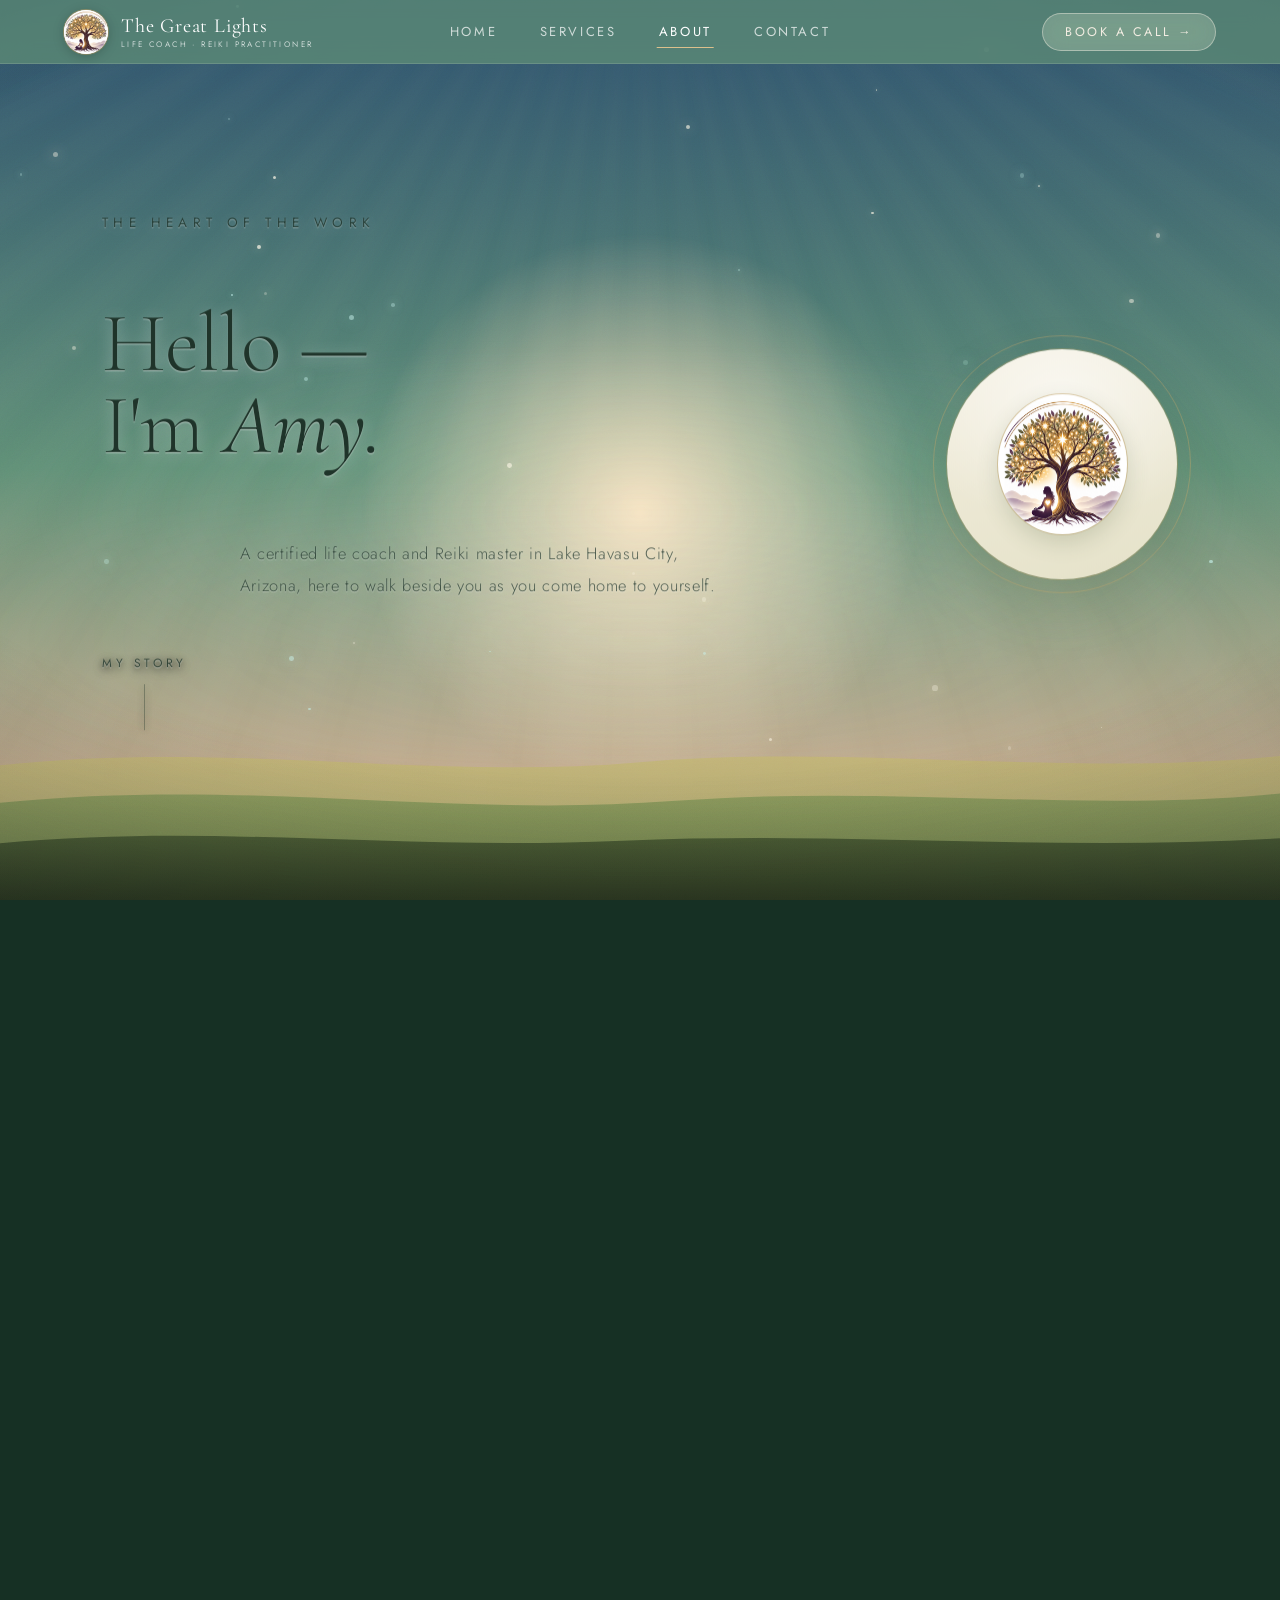
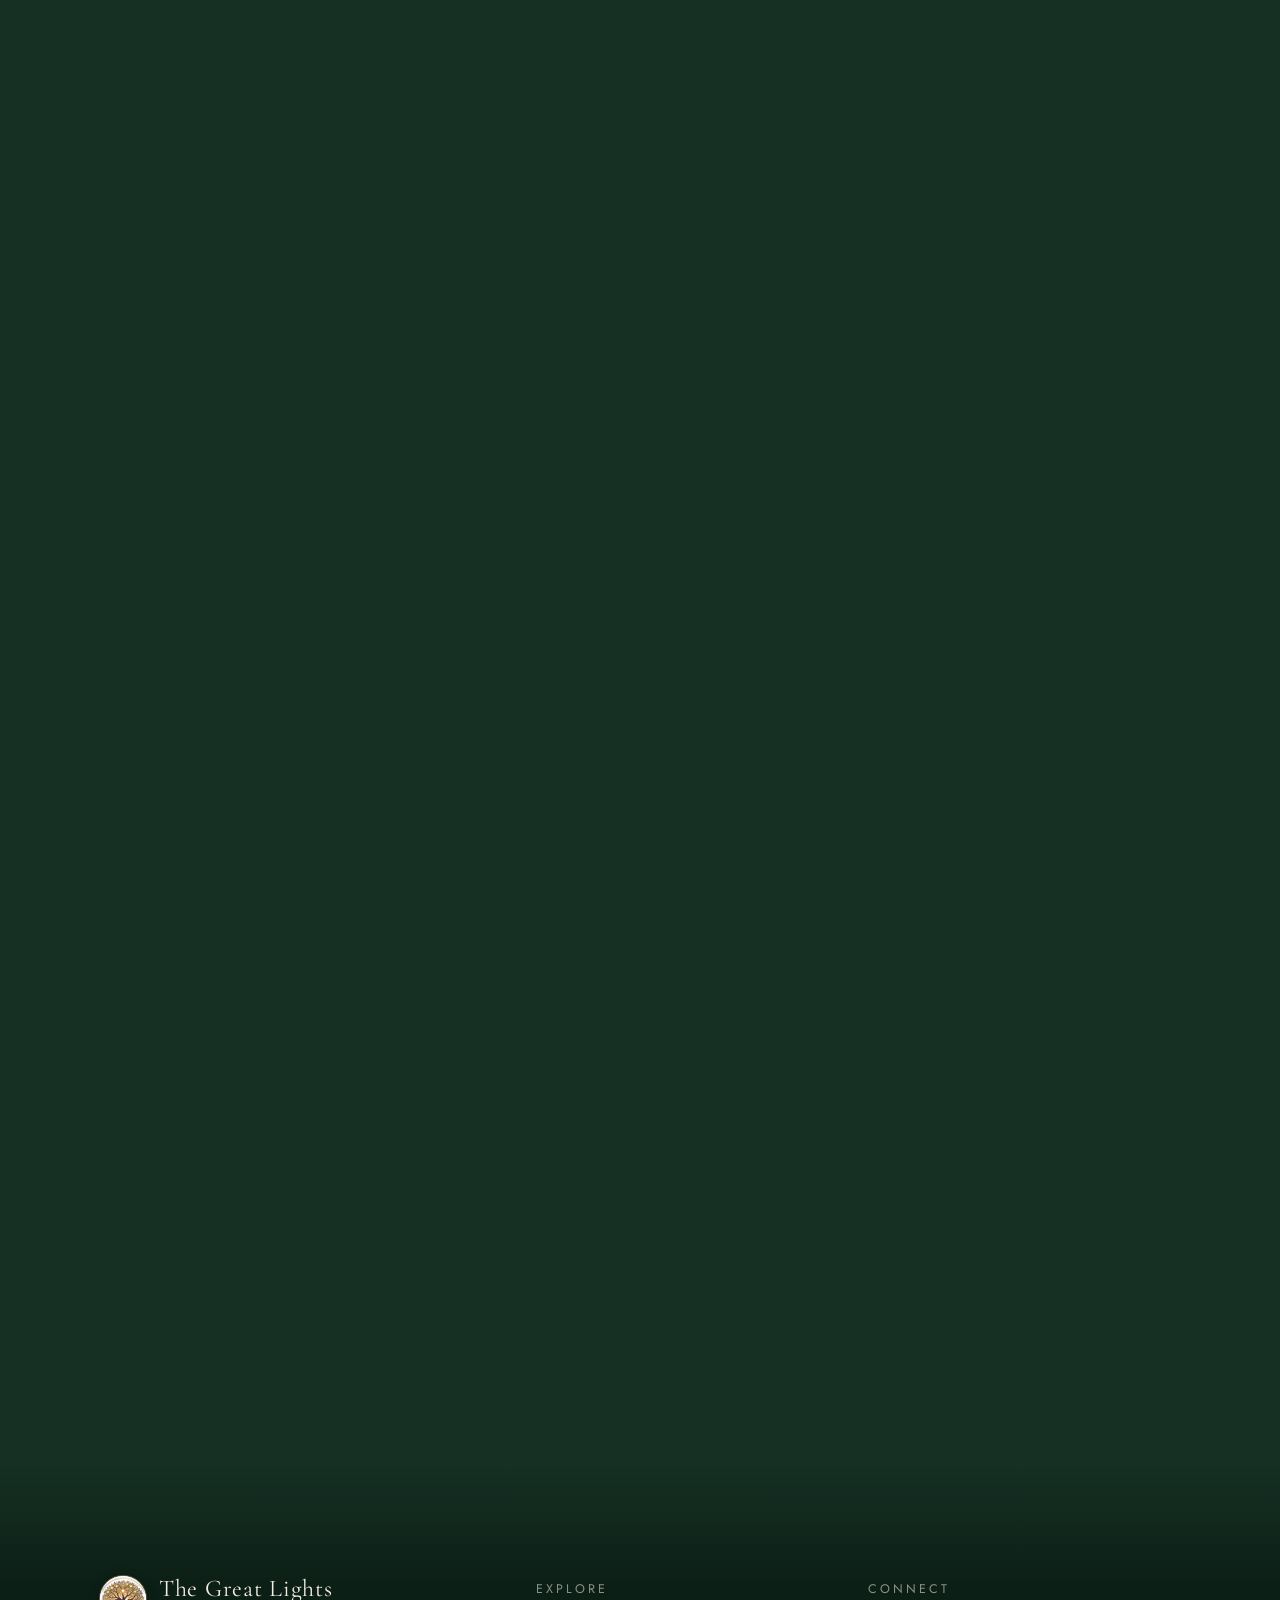
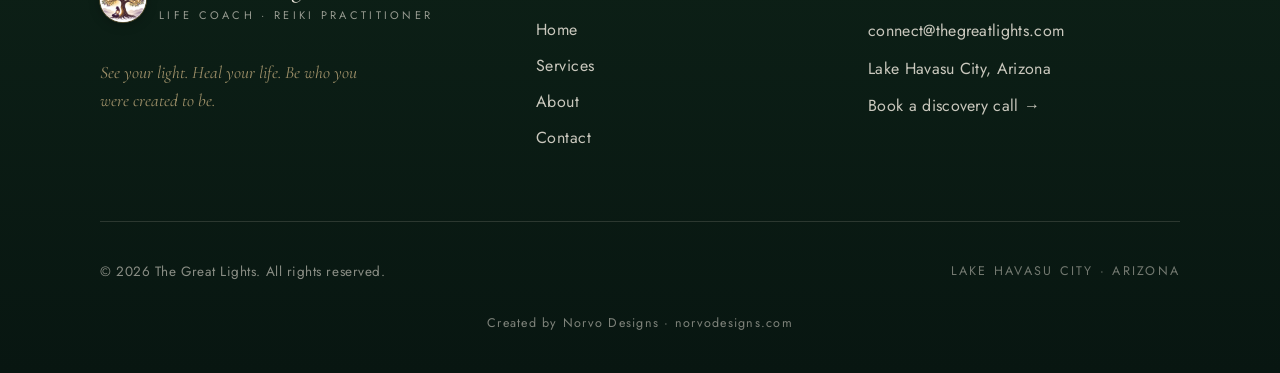
==== commit a108bc8e: "Address feedback on previous pass: black path text, visible scroll cue, remove duplicate sunburst, r" ====
--- a/about.html
+++ b/about.html
@@ -139,7 +139,7 @@
   </section>
 
   <!-- MISSION -->
-  <section class="section tone-ink-green zone-sunburst" aria-labelledby="about-mission-title">
+  <section class="section tone-ink-green" aria-labelledby="about-mission-title">
     <div data-lp-float class="section-inner section-narrow" style="text-align:center">
       <p class="section-eyebrow">Our Mission</p>
       <h2 id="about-mission-title" class="display" style="font-size:clamp(28px,4.2vw,52px);line-height:1.3;font-style:italic">
--- a/styles.css
+++ b/styles.css
@@ -222,7 +222,7 @@
 .nav-brand:hover .nav-emblem { transform: scale(1.05); box-shadow: 0 4px 18px rgba(0,0,0,.28), 0 0 0 1px rgba(201,168,106,.8); }
 .nav-brand-text { display: flex; flex-direction: column; line-height: 1; }
 .nav-brand-name { font-family: var(--font-display); font-size: 20px; letter-spacing: .04em; color: #fff; transition: color .4s ease; }
-.nav-brand-sub { font-size: 11px; letter-spacing: .3em; text-transform: uppercase; color: rgba(255,255,255,.7); margin-top: 4px; transition: color .4s ease; }
+.nav-brand-sub { font-size: 8px; letter-spacing: .3em; text-transform: uppercase; color: rgba(255,255,255,.7); margin-top: 4px; transition: color .4s ease; }
 
 .nav-links {
   display: flex; gap: clamp(20px, 3vw, 40px); align-items: center;
@@ -435,16 +435,7 @@
 
 .zone-path {
   min-height: 64vh; flex-direction: column; align-items: center; justify-content: center; padding: 0 12vw;
-  color: #eef3e6; text-shadow: 0 1px 2px rgba(4,10,7,.45), 0 2px 12px rgba(4,10,7,.38), 0 4px 30px rgba(4,10,7,.3);
-  position: relative; z-index: 1;
-}
-/* this zone can land on a pale stretch of the scroll-driven sky (the
-   moving gradient isn't aware of what text sits on top of it) — a
-   fixed dark scrim keeps the cream text readable no matter where in
-   the dawn-to-dusk arc it happens to fall */
-.zone-path::before {
-  content: ""; position: absolute; inset: -4vh -8vw; z-index: -1; pointer-events: none;
-  background: radial-gradient(ellipse 75% 85% at 50% 50%, rgba(8,26,22,.4) 0%, rgba(8,26,22,.16) 55%, rgba(8,26,22,0) 80%);
+  color: #000; text-shadow: 0 1px 1px rgba(255,255,255,.5), 0 2px 16px rgba(255,255,255,.4);
 }
 .path-intro { text-align: center; margin-bottom: 40px; }
 .path-eyebrow { font-size: 13px; letter-spacing: .34em; opacity: .8; margin-bottom: 20px; }
@@ -504,8 +495,9 @@
 .hero-title em { font-weight: 400; }
 .hero-sub { font-size: 16.5px; letter-spacing: .04em; opacity: .76; margin: 34px auto 0; max-width: 480px; line-height: 1.95; font-weight: 300; }
 .hero-scroll {
-  margin-top: 52px; font-size: 12px; letter-spacing: .3em; text-transform: uppercase; opacity: .55;
+  margin-top: 52px; font-size: 12px; letter-spacing: .3em; text-transform: uppercase; opacity: .85;
   display: inline-flex; flex-direction: column; align-items: center; gap: 12px;
+  filter: drop-shadow(0 2px 5px rgba(0,0,0,.5)) drop-shadow(0 1px 3px rgba(0,0,0,.55));
 }
 .hero-scroll .line { width: 1px; height: 46px; background: currentColor; opacity: .4; transform-origin: top;
   animation: scrollpulse 2.6s var(--ease-inout) infinite; }
@@ -565,14 +557,6 @@
   border-left: 2px solid var(--moss); color: var(--ink-green);
 }
 .ab-story .credential-line { margin-top: 4px; }
-
-/* mission — sunburst behind the statement, echoing the atmosphere's rays */
-.zone-sunburst { overflow: hidden; }
-.zone-sunburst::before {
-  content: ""; position: absolute; left: 50%; top: 6%; width: 900px; height: 900px; transform: translateX(-50%);
-  background: repeating-conic-gradient(from 0deg at 50% 0%, rgba(124,148,99,0) 0deg, rgba(124,148,99,.10) 2deg, rgba(124,148,99,0) 6deg);
-  pointer-events: none;
-}
 
 /* vertical journey timeline (replaces flat value grid) */
 .ab-timeline { max-width: 640px; margin: 0 auto; text-align: left; position: relative; }
